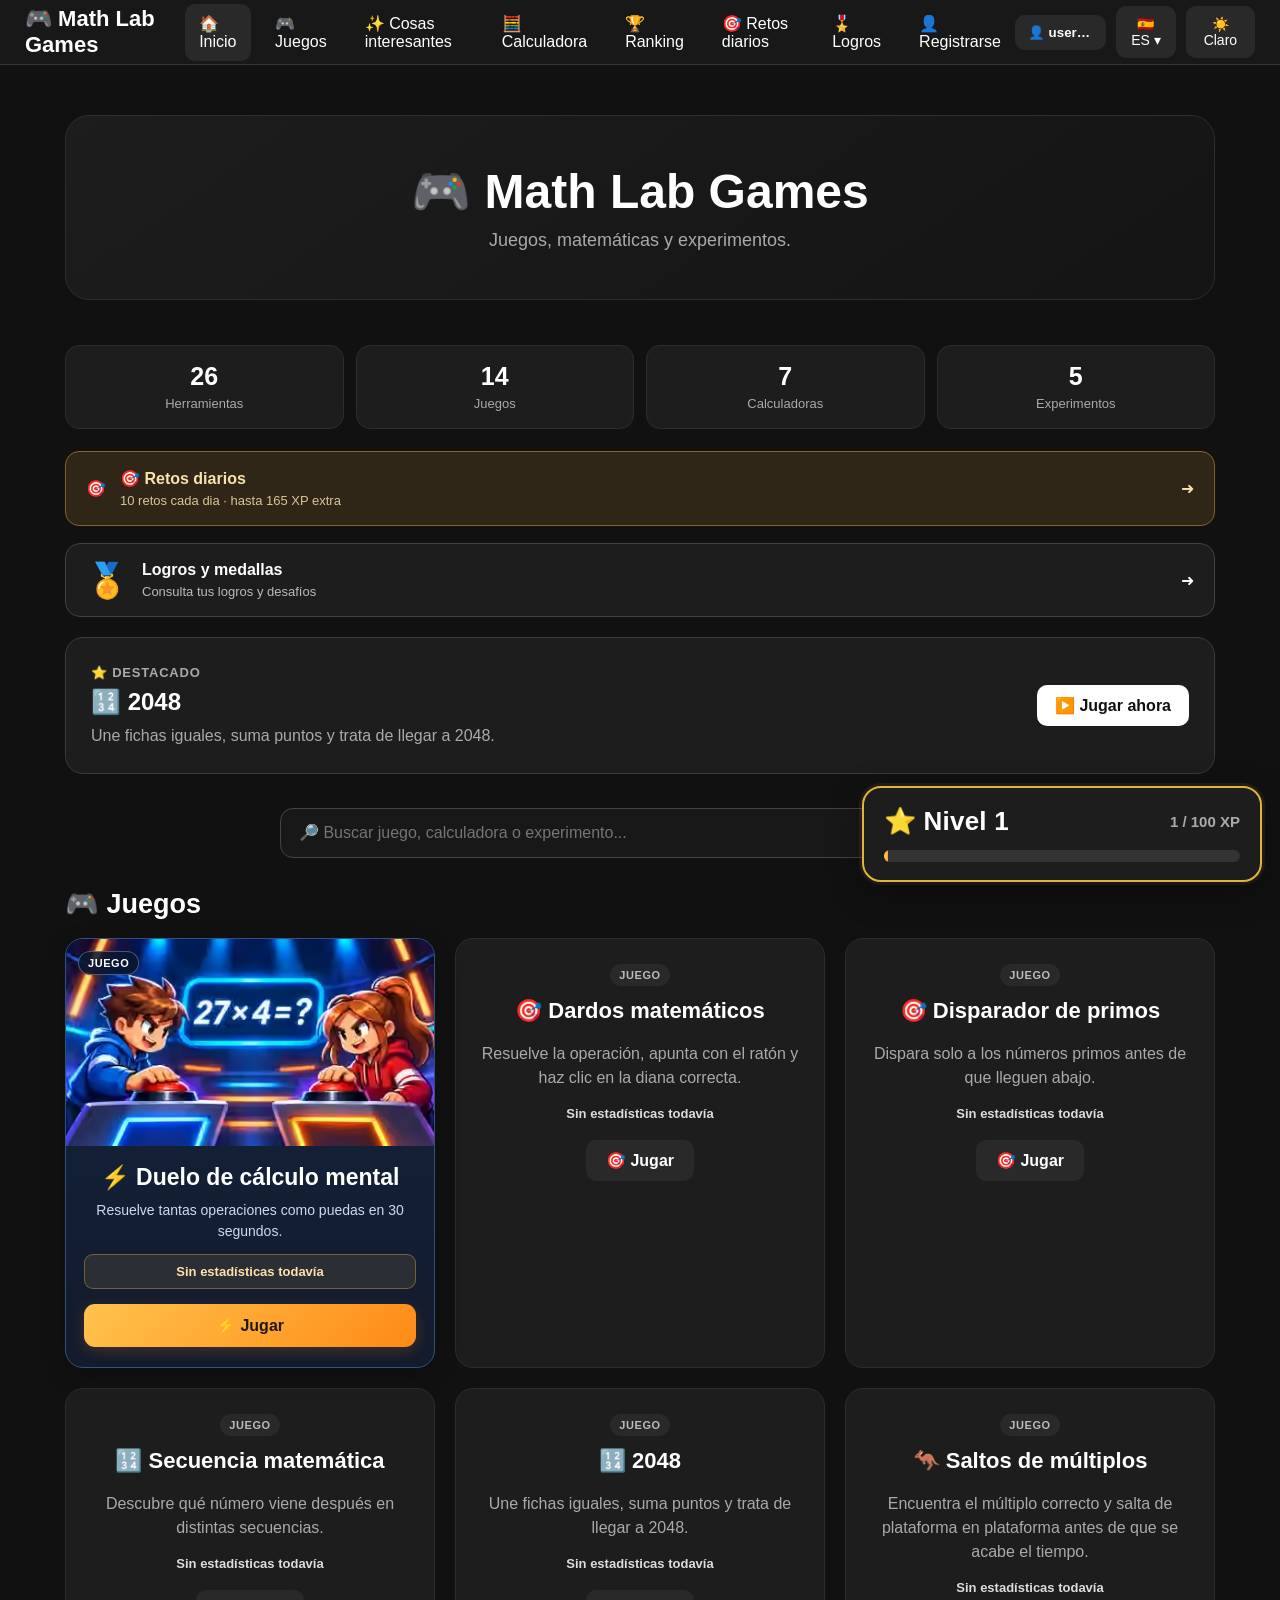
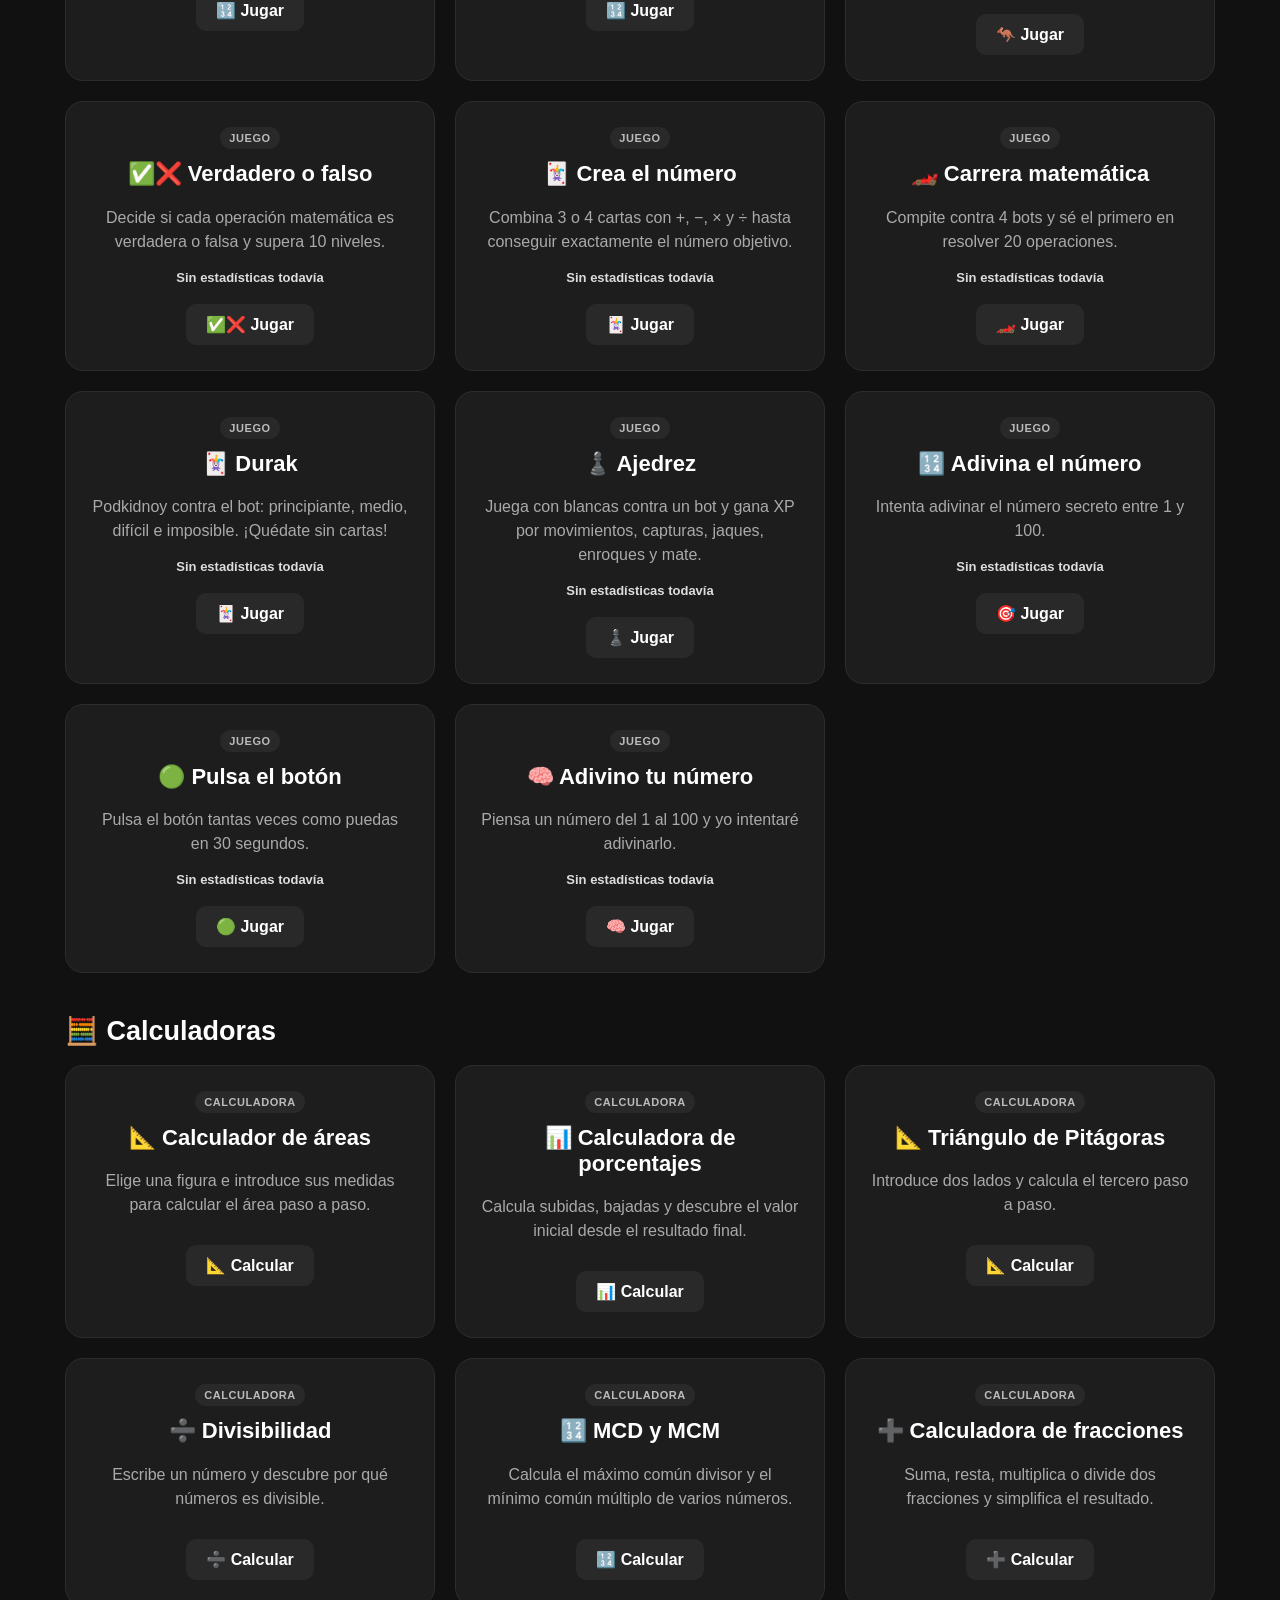
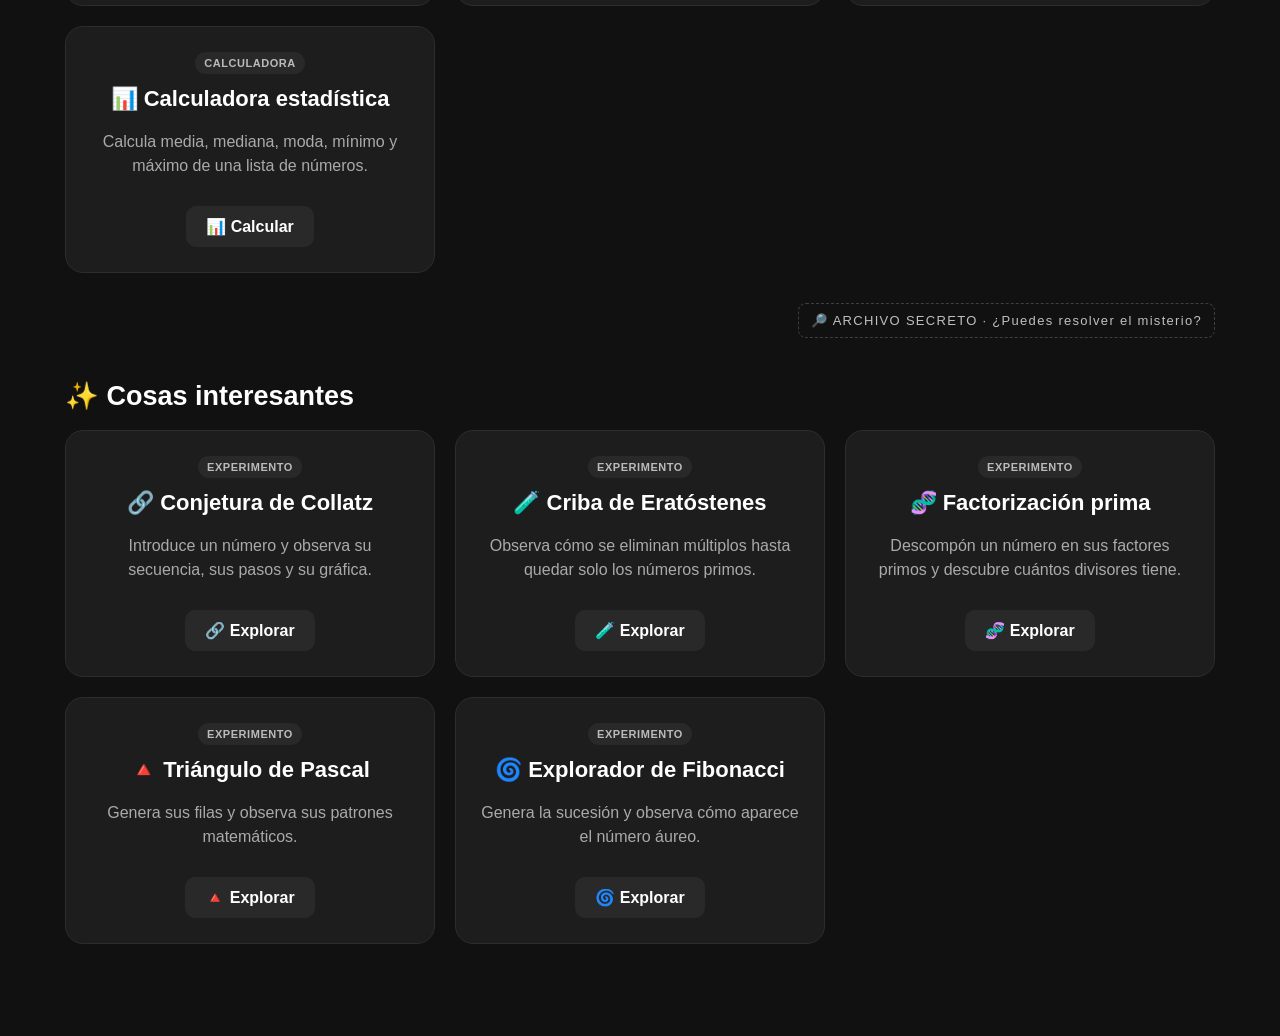
==== index.html @ 960a4c82 "Add illustrated Duelo de cálculo card to games catalog" ====
<!DOCTYPE html>
<html lang="es">
<head>
    <meta charset="UTF-8">
    <meta name="viewport" content="width=device-width, initial-scale=1.0">

    <title>Math Lab Games</title>

    <style>
        * {
            box-sizing: border-box;
        }

        body {
            margin: 0;
            font-family: Arial, sans-serif;
            background: #111;
            color: white;
            transition: 0.3s;
        }

        body.claro {
            background: #f2f2f2;
            color: #111;
        }

        /* =========================
           BARRA SUPERIOR
        ========================= */

        .barra {
            height: 65px;
            display: flex;
            align-items: center;
            justify-content: space-between;
            padding: 0 25px;
            background: #181818;
            border-bottom: 1px solid #333;
            position: sticky;
            top: 0;
            z-index: 100;
        }

        body.claro .barra {
            background: white;
            border-bottom: 1px solid #ddd;
        }

        .logo {
            font-size: 22px;
            font-weight: bold;
        }

        .navegacion {
            display: flex;
            align-items: center;
            gap: 10px;
        }

        .navegacion a {
            color: white;
            text-decoration: none;
            padding: 10px 14px;
            border-radius: 10px;
            transition: 0.2s;
        }

        .navegacion a:hover,
        .navegacion a.activo {
            background: #292929;
        }

        body.claro .navegacion a {
            color: #111;
        }

        body.claro .navegacion a:hover,
        body.claro .navegacion a.activo {
            background: #eee;
        }

        .controles {
            display: flex;
            align-items: center;
            gap: 10px;
        }

        .botonTema,
        .idioma {
            border: none;
            border-radius: 10px;
            padding: 10px 14px;
            background: #292929;
            color: white;
            cursor: pointer;
            font-size: 14px;
        }

        body.claro .botonTema,
        body.claro .idioma {
            background: #e8e8e8;
            color: #111;
        }

        .menu-idioma {
            position: relative;
        }

        .opciones-idioma {
            display: none;
            position: absolute;
            right: 0;
            top: 45px;
            background: #222;
            border-radius: 10px;
            overflow: hidden;
            box-shadow: 0 8px 25px rgba(0,0,0,0.35);
            z-index: 200;
        }

        body.claro .opciones-idioma {
            background: white;
        }

        .opciones-idioma button {
            display: block;
            width: 150px;
            padding: 12px;
            border: none;
            background: transparent;
            color: white;
            text-align: left;
            cursor: pointer;
            font-size: 14px;
        }

        body.claro .opciones-idioma button {
            color: #111;
        }

        .opciones-idioma button:hover {
            background: #333;
        }

        body.claro .opciones-idioma button:hover {
            background: #eee;
        }

        /* =========================
           CONTENIDO
        ========================= */

        main {
            max-width: 1200px;
            margin: auto;
            padding: 50px 25px;
        }

        .cabecera {
            text-align: center;
            margin-bottom: 45px;
        }

        .cabecera h1 {
            font-size: 48px;
            margin: 0 0 10px;
        }

        .cabecera p {
            font-size: 18px;
            color: #aaa;
            margin: 0;
        }

        body.claro .cabecera p {
            color: #555;
        }

        /* =========================
           USUARIO
        ========================= */

        .registro-usuario {
            max-width: 700px;
            margin: 0 auto 45px;
            padding: 20px;
            background: #1d1d1d;
            border-radius: 16px;
            text-align: center;
        }

        body.claro .registro-usuario {
            background: white;
            border: 1px solid #ddd;
        }

        .usuario-principal {
            display: flex;
            align-items: center;
            justify-content: center;
            gap: 15px;
            flex-wrap: wrap;
        }

        #nombreGuardado {
            margin: 0;
            font-size: 18px;
            font-weight: bold;
        }

        .boton-nombre {
            border: none;
            padding: 9px 14px;
            border-radius: 9px;
            background: #292929;
            color: white;
            cursor: pointer;
        }

        body.claro .boton-nombre {
            background: #e8e8e8;
            color: #111;
        }

        .formulario-usuario {
            display: none;
            justify-content: center;
            align-items: center;
            gap: 8px;
            margin-top: 15px;
            flex-wrap: wrap;
        }

        .formulario-usuario input {
            padding: 10px;
            border-radius: 9px;
            border: 1px solid #555;
            background: #111;
            color: white;
            outline: none;
        }

        body.claro .formulario-usuario input {
            background: white;
            color: #111;
            border-color: #bbb;
        }

        .formulario-usuario button {
            border: none;
            padding: 10px 14px;
            border-radius: 9px;
            cursor: pointer;
            background: #292929;
            color: white;
        }

        .registro-estado {
            min-height: 22px;
            margin: 10px 0 0;
            font-size: 13px;
            font-weight: 800;
            color: #aaa;
        }

        .registro-estado.error {
            color: #ff7c86;
        }

        .registro-estado.ok {
            color: #70e28e;
        }

        body.claro .formulario-usuario button {
            background: #e8e8e8;
            color: #111;
        }

        /* =========================
           JUEGOS
        ========================= */

        .titulo-juegos {
            text-align: center;
            font-size: 30px;
            margin-bottom: 25px;
        }

        .juegos {
            display: grid;
            grid-template-columns: repeat(3, 1fr);
            gap: 20px;
        }

        .tarjeta {
            background: #1d1d1d;
            border-radius: 18px;
            padding: 25px;
            text-align: center;
            border: 1px solid #2d2d2d;
            transition: transform 0.2s, border-color 0.2s;
        }

        .tarjeta:hover {
            transform: translateY(-5px);
            border-color: #555;
        }

        body.claro .tarjeta {
            background: white;
            border-color: #ddd;
        }

        .tarjeta h2 {
            margin-top: 0;
            font-size: 22px;
        }

        .tarjeta p {
            color: #aaa;
            min-height: 45px;
            line-height: 1.5;
        }

        body.claro .tarjeta p {
            color: #555;
        }

        .tarjeta a {
            display: inline-block;
            margin-top: 12px;
            padding: 11px 20px;
            border-radius: 10px;
            background: #292929;
            color: white;
            text-decoration: none;
            font-weight: bold;
            transition: 0.2s;
        }

        .tarjeta a:hover {
            background: #444;
            transform: scale(1.03);
        }

        body.claro .tarjeta a {
            background: #e8e8e8;
            color: #111;
        }

        body.claro .tarjeta a:hover {
            background: #d8d8d8;
        }

        .registro-titulo {
            margin: 0 0 8px;
            font-size: 24px;
        }

        .registro-descripcion {
            color: #aaa;
            margin: 0 0 18px;
        }

        body.claro .registro-descripcion {
            color: #555;
        }

        .tarjeta[hidden] {
            display: none;
        }

        /* =========================
           MÓVIL
        ========================= */

        @media (max-width: 850px) {

            .juegos {
                grid-template-columns: repeat(2, 1fr);
            }

            .barra {
                height: auto;
                min-height: 65px;
                padding: 10px 12px;
                flex-wrap: wrap;
                gap: 8px;
            }

            .navegacion {
                display: flex;
                order: 3;
                width: 100%;
                justify-content: flex-start;
                overflow-x: auto;
                white-space: nowrap;
                padding-bottom: 2px;
                scrollbar-width: thin;
            }

            .navegacion a {
                flex: 0 0 auto;
                padding: 9px 11px;
                font-size: 14px;
            }

            .cabecera h1 {
                font-size: 38px;
            }
        }

        @media (max-width: 550px) {

            .juegos {
                grid-template-columns: 1fr;
            }

            .controles {
                gap: 5px;
            }

            .botonTema,
            .idioma {
                padding: 8px 9px;
            }

            main {
                padding: 35px 15px;
            }
        }

        /* =========================
           PORTADA MEJORADA
        ========================= */

        .usuario-barra {
            max-width: 160px;
            overflow: hidden;
            text-overflow: ellipsis;
            white-space: nowrap;
            border: none;
            border-radius: 10px;
            padding: 10px 13px;
            background: #292929;
            color: white;
            cursor: pointer;
            font-weight: bold;
        }

        body.claro .usuario-barra {
            background: #e8e8e8;
            color: #111;
        }

        .cabecera {
            padding: 48px 25px;
            border: 1px solid #2d2d2d;
            border-radius: 24px;
            background: linear-gradient(145deg, #1d1d1d, #141414);
        }

        body.claro .cabecera {
            background: linear-gradient(145deg, #fff, #f4f4f4);
            border-color: #ddd;
        }


        .extras-inicio {
            margin-bottom: 34px;
        }

        .resumen-web {
            display: grid;
            grid-template-columns: repeat(4, 1fr);
            gap: 12px;
            margin-bottom: 22px;
        }

        .resumen-dato {
            padding: 16px;
            border-radius: 14px;
            background: #1d1d1d;
            border: 1px solid #2d2d2d;
            text-align: center;
        }

        .resumen-dato strong {
            display: block;
            font-size: 25px;
            margin-bottom: 3px;
        }

        .resumen-dato span {
            color: #aaa;
            font-size: 13px;
        }

        body.claro .resumen-dato {
            background: white;
            border-color: #ddd;
        }

        body.claro .resumen-dato span {
            color: #555;
        }

        .destacado {
            display: grid;
            grid-template-columns: 1fr auto;
            gap: 20px;
            align-items: center;
            padding: 25px;
            margin-bottom: 16px;
            border-radius: 18px;
            background: #1d1d1d;
            border: 1px solid #3b3b3b;
        }

        body.claro .destacado {
            background: white;
            border-color: #ddd;
        }

        .destacado-etiqueta {
            display: inline-block;
            margin-bottom: 8px;
            color: #aaa;
            font-size: 13px;
            font-weight: bold;
            text-transform: uppercase;
            letter-spacing: .06em;
        }

        body.claro .destacado-etiqueta {
            color: #555;
        }

        .destacado h2 {
            margin: 0 0 8px;
        }

        .destacado p {
            color: #aaa;
            margin: 0;
            line-height: 1.5;
        }

        body.claro .destacado p {
            color: #555;
        }

        .destacado a,
        .reciente a {
            display: inline-block;
            padding: 11px 18px;
            border-radius: 10px;
            background: white;
            color: #111;
            text-decoration: none;
            font-weight: bold;
            white-space: nowrap;
        }

        body.claro .destacado a,
        body.claro .reciente a {
            background: #e8e8e8;
        }

        .reciente {
            display: none;
            justify-content: space-between;
            align-items: center;
            gap: 15px;
            padding: 17px 20px;
            border-radius: 15px;
            background: #181818;
            border: 1px solid #2d2d2d;
            margin-bottom: 22px;
        }

        body.claro .reciente {
            background: white;
            border-color: #ddd;
        }

        .reciente-texto strong {
            display: block;
            margin-bottom: 4px;
        }

        .reciente-texto span {
            color: #aaa;
        }

        body.claro .reciente-texto span {
            color: #555;
        }

        .buscador-catalogo {
            max-width: 720px;
            margin: 0 auto 30px;
        }

        .buscador-catalogo input {
            width: 100%;
            padding: 15px 18px;
            border-radius: 13px;
            border: 1px solid #444;
            background: #181818;
            color: white;
            font-size: 16px;
            outline: none;
        }

        .buscador-catalogo input:focus {
            border-color: #777;
        }

        body.claro .buscador-catalogo input {
            background: white;
            color: #111;
            border-color: #bbb;
        }

        .grupo-catalogo {
            margin: 0 0 42px;
        }

        .grupo-catalogo-titulo {
            margin: 0 0 18px;
            font-size: 27px;
        }

        .tipo-tarjeta {
            display: inline-block;
            padding: 5px 9px;
            border-radius: 999px;
            margin-bottom: 12px;
            background: #292929;
            color: #bbb;
            font-size: 11px;
            font-weight: bold;
            text-transform: uppercase;
            letter-spacing: .05em;
        }

        body.claro .tipo-tarjeta {
            background: #eee;
            color: #555;
        }

        .estadistica-tarjeta {
            min-height: 22px;
            margin: 10px 0 0;
            color: #ddd;
            font-size: 13px;
            font-weight: bold;
        }

        body.claro .estadistica-tarjeta {
            color: #444;
        }

        .sin-resultados {
            display: none;
            text-align: center;
            color: #aaa;
            padding: 25px;
        }

        body.claro .sin-resultados {
            color: #555;
        }

        @media (max-width: 850px) {
            .resumen-web {
                grid-template-columns: repeat(2, 1fr);
            }

            .destacado {
                grid-template-columns: 1fr;
            }

            .destacado a {
                text-align: center;
            }
        }

        @media (max-width: 550px) {
            .cabecera {
                padding: 32px 18px;
            }

            .resumen-web {
                grid-template-columns: repeat(2, 1fr);
            }

            .reciente {
                align-items: stretch;
                flex-direction: column;
            }

            .reciente a {
                text-align: center;
            }

            .usuario-barra {
                max-width: 120px;
                padding: 8px 9px;
            }
        }

            /* =========================
           RANKING XP
        ========================= */

        .ranking-seccion {
            display: none;
            max-width: 980px;
            margin: 0 auto;
        }

        .ranking-cabecera {
            text-align: center;
            margin-bottom: 25px;
        }

        .ranking-cabecera h1 {
            font-size: 42px;
            margin: 0 0 8px;
        }

        .ranking-cabecera p {
            color: #aaa;
            margin: 0;
            line-height: 1.5;
        }

        body.claro .ranking-cabecera p {
            color: #555;
        }

        .ranking-resumen {
            display: grid;
            grid-template-columns: repeat(3, 1fr);
            gap: 12px;
            margin-bottom: 20px;
        }

        .ranking-resumen-card,
        .ranking-panel,
        .ranking-podio-puesto {
            background: #1d1d1d;
            border: 1px solid #333;
            border-radius: 16px;
        }

        body.claro .ranking-resumen-card,
        body.claro .ranking-panel,
        body.claro .ranking-podio-puesto {
            background: white;
            border-color: #ddd;
        }

        .ranking-resumen-card {
            padding: 15px;
            text-align: center;
        }

        .ranking-resumen-card span {
            display: block;
            color: #aaa;
            font-size: 13px;
        }

        body.claro .ranking-resumen-card span {
            color: #555;
        }

        .ranking-resumen-card strong {
            display: block;
            margin-top: 5px;
            font-size: 28px;
        }

        .ranking-panel {
            padding: 20px;
        }

        .ranking-acciones {
            text-align: center;
            margin-bottom: 14px;
        }

        .ranking-actualizar {
            border: none;
            border-radius: 10px;
            padding: 11px 17px;
            background: white;
            color: #111;
            font-weight: bold;
            cursor: pointer;
        }

        body.claro .ranking-actualizar {
            background: #111;
            color: white;
        }

        .ranking-estado {
            min-height: 24px;
            text-align: center;
            color: #aaa;
            margin-bottom: 12px;
        }

        body.claro .ranking-estado {
            color: #555;
        }

        .ranking-podio {
            display: grid;
            grid-template-columns: repeat(3, 1fr);
            gap: 12px;
            align-items: end;
            margin: 0 0 24px;
        }

        .ranking-podio-puesto {
            min-height: 132px;
            padding: 16px 10px;
            display: flex;
            flex-direction: column;
            align-items: center;
            justify-content: center;
            text-align: center;
        }

        .ranking-podio-puesto.primero {
            min-height: 162px;
            border-color: #d7ad33;
            box-shadow: 0 0 0 2px rgba(215,173,51,.08);
        }

        .ranking-podio-puesto .medalla {
            font-size: 34px;
        }

        .ranking-podio-puesto strong {
            font-size: 20px;
            margin-top: 5px;
            overflow-wrap: anywhere;
        }

        .ranking-podio-puesto .nivel {
            font-weight: bold;
            margin-top: 7px;
        }

        .ranking-podio-puesto .xp {
            color: #e9bd45;
            font-weight: 900;
            margin-top: 4px;
        }

        .ranking-tabla-wrap {
            overflow-x: auto;
            border: 1px solid #333;
            border-radius: 13px;
        }

        body.claro .ranking-tabla-wrap {
            border-color: #ddd;
        }

        .ranking-tabla {
            width: 100%;
            min-width: 620px;
            border-collapse: collapse;
        }

        .ranking-tabla th,
        .ranking-tabla td {
            padding: 13px 12px;
            border-bottom: 1px solid #303030;
            text-align: left;
        }

        body.claro .ranking-tabla th,
        body.claro .ranking-tabla td {
            border-bottom-color: #e5e5e5;
        }

        .ranking-tabla th {
            color: #aaa;
            font-size: 12px;
            text-transform: uppercase;
            letter-spacing: .5px;
            background: #181818;
        }

        body.claro .ranking-tabla th {
            color: #555;
            background: #f7f7f7;
        }

        .ranking-tabla tr:last-child td {
            border-bottom: none;
        }

        .ranking-tabla tr.tu {
            background: rgba(240,193,75,.09);
            outline: 1px solid rgba(240,193,75,.35);
            outline-offset: -1px;
        }

        .ranking-rank {
            font-weight: 900;
            width: 64px;
        }

        .ranking-xp {
            color: #f0c14b;
            font-weight: 900;
        }

        .ranking-nivel {
            font-weight: bold;
        }

        .ranking-tu {
            font-size: 11px;
            background: #d7ad33;
            color: #111;
            border-radius: 999px;
            padding: 3px 7px;
            font-weight: 900;
            margin-left: 7px;
        }

        .ranking-progreso {
            height: 7px;
            max-width: 170px;
            margin-top: 5px;
            overflow: hidden;
            border-radius: 99px;
            background: #333;
        }

        body.claro .ranking-progreso {
            background: #e4e4e4;
        }

        .ranking-progreso span {
            display: block;
            height: 100%;
            background: linear-gradient(90deg,#ffd84d,#ff9f3d);
        }

        .ranking-vacio {
            padding: 30px 10px;
            text-align: center;
            color: #aaa;
        }

        @media (max-width: 650px) {
            .ranking-cabecera h1 {
                font-size: 34px;
            }

            .ranking-resumen {
                grid-template-columns: 1fr;
            }

            .ranking-panel {
                padding: 12px;
            }

            .ranking-podio {
                gap: 6px;
            }

            .ranking-podio-puesto {
                min-height: 120px;
                padding: 12px 5px;
            }

            .ranking-podio-puesto.primero {
                min-height: 145px;
            }

            .ranking-podio-puesto strong {
                font-size: 15px;
            }
        }


        .medallas-teaser{display:flex;align-items:center;gap:14px;margin:14px 0 20px;padding:16px 20px;border-radius:15px;background:#252137;border:1px solid #7264d9;color:#fff;text-decoration:none;transition:transform .2s}
        .medallas-teaser:hover{transform:translateY(-2px)}.medallas-teaser-icon{font-size:34px}
        .medallas-teaser span:nth-child(2){display:flex;flex:1;flex-direction:column;gap:5px}
        .medallas-teaser small{font-size:13px;color:#d2cdec}
        body.claro .medallas-teaser{background:#edeafb;color:#242044}
        body.claro .medallas-teaser small{color:#4c4865}
        @media(max-width:550px){.medallas-teaser{padding:12px 13px;gap:9px}.medallas-teaser-icon{font-size:27px}}

        /* Logros: mismo estilo blanco/negro, sin pantalla independiente */
        .logros-seccion{width:100%;min-height:calc(100vh - 170px);padding:0 0 55px}
        .logros-cabecera{text-align:center;margin:0 0 28px}
        .logros-cabecera h1{font-size:clamp(32px,5vw,48px);margin:0 0 10px}
        .logros-cabecera p{color:#aaa;font-size:16px;line-height:1.55}
        .logros-resumen{display:grid;grid-template-columns:repeat(3,minmax(0,1fr));gap:14px;max-width:880px;margin:0 auto 28px}
        .logros-dato{padding:18px 12px;border:1px solid #383838;background:#1d1d1d;border-radius:14px;text-align:center}
        .logros-dato strong{display:block;color:#fff;font-size:clamp(27px,4vw,38px)}
        .logros-dato span{font-size:13px;color:#aaa}
        .logros-toolbar{display:flex;align-items:center;justify-content:center;flex-wrap:wrap;gap:10px;margin:0 0 22px}
        .logros-toolbar button{font:inherit;font-size:14px;padding:10px 17px;color:#eee;background:#232323;border:1px solid #444;border-radius:10px;min-height:44px;cursor:pointer}
        .logros-toolbar button.active{background:#fff;border-color:#fff;color:#111;font-weight:800}
        .logros-toolbar button:focus-visible{outline:3px solid #aaa;outline-offset:3px}
        .logros-grid{display:grid;grid-template-columns:repeat(3,minmax(0,1fr));gap:14px}
        .logros-grid .medal{display:flex;gap:13px;min-width:0;min-height:185px;border:1px solid #383838;background:#1d1d1d;border-radius:15px;padding:17px}
        .logros-grid .medal.obtained{border-color:#898989}
        .logros-grid .medal.pending{opacity:.73}
        .logros-grid .emoji{font-size:35px;line-height:1.3;flex-shrink:0;filter:grayscale(1)}
        .logros-grid .medal.obtained .emoji{filter:grayscale(.35)}
        .logros-grid .medal-body{min-width:0;flex:1}
        .logros-grid .topline{display:flex;align-items:flex-start;justify-content:space-between;flex-wrap:wrap;gap:6px}
        .logros-grid h2{font-size:16px;margin:0}
        .logros-grid .flag{font-size:11px;font-weight:800;border:1px solid #555;background:#333;color:#ddd;border-radius:25px;padding:4px 7px}
        .logros-grid .medal.obtained .flag{color:#111;background:#fff;border-color:#fff}
        .logros-grid .description{font-size:13px;color:#aaa;line-height:1.5;min-height:38px;margin:10px 0 15px}
        .logros-grid .counter{display:flex;justify-content:space-between;gap:8px;font-size:11px;color:#aaa;margin-bottom:7px}
        .logros-grid .counter strong{color:#eee}
        .logros-grid .track{height:8px;border-radius:8px;background:#404040;overflow:hidden}
        .logros-grid .fill{background:#e7e7e7;height:100%;border-radius:8px}
        .logros-grid .date{display:block;margin-top:9px;font-size:11px;color:#aaa}
        .logros-info{text-align:center;color:#999;font-size:12px;margin:26px 0 0;line-height:1.6}
        #logros-loading,#logros-error,#logros-empty{padding:20px;color:#aaa;text-align:center;border:1px solid #444;border-radius:12px}
        body.claro .logros-cabecera p{color:#555}
        body.claro .logros-dato,body.claro .logros-grid .medal{background:#fff;border-color:#ddd}
        body.claro .logros-grid .medal.obtained{border-color:#777}
        body.claro .logros-dato strong,body.claro .logros-grid .counter strong{color:#111}
        body.claro .logros-dato span,body.claro .logros-grid .description,body.claro .logros-grid .counter,body.claro .logros-grid .date{color:#555}
        body.claro .logros-toolbar button{background:#fff;border-color:#ccc;color:#111}
        body.claro .logros-toolbar button.active{background:#111;border-color:#111;color:#fff}
        body.claro .logros-grid .flag{background:#eee;color:#555;border-color:#ddd}
        body.claro .logros-grid .medal.obtained .flag{background:#111;color:#fff;border-color:#111}
        body.claro .logros-grid .track{background:#e4e4e4}
        body.claro .logros-grid .fill{background:#111}
        .medallas-teaser{background:#1d1d1d;border-color:#424242;color:#fff}
        .medallas-teaser small{color:#bbb}
        body.claro .medallas-teaser{background:#fff;color:#111;border-color:#ddd}
        body.claro .medallas-teaser small{color:#555}
        @media(max-width:1080px){.logros-grid{grid-template-columns:repeat(2,minmax(0,1fr))}}
        @media(max-width:650px){
            .logros-cabecera{text-align:left;margin:0 0 19px}
            .logros-cabecera h1{font-size:29px}.logros-cabecera p{font-size:14px}
            .logros-resumen{gap:7px;margin-bottom:18px}
            .logros-dato{padding:13px 6px}.logros-dato span{font-size:11px}
            .logros-toolbar{gap:6px;justify-content:stretch}
            .logros-toolbar button{flex:1;padding:9px 7px;font-size:12px}
            #logros-retry{flex-basis:100%}
            .logros-grid{grid-template-columns:1fr;gap:10px}
            .logros-grid .medal{min-height:163px;padding:13px}
            .logros-grid .emoji{font-size:32px}
        }

            .acceso-expedientes {
            display: block; width: fit-content; margin: 30px 0 0 auto;
            padding: 9px 12px; border: 1px dashed #444; border-radius: 8px;
            color: #d3d3d3; text-decoration: none; font-size: 13px;
            letter-spacing: .1em; opacity: .9; transition: opacity .2s,color .2s;
        }
        .acceso-expedientes:hover,.acceso-expedientes:focus-visible { opacity: 1; color: inherit; }
        body.claro .acceso-expedientes { border-color: #888; color: #555; }
    
        /* Portada ilustrada de Duelo de calculo: solo esta tarjeta */
        .tarjeta.tarjeta-duelo {
            position: relative;
            overflow: hidden;
            padding: 0 0 20px;
            border: 1px solid #31517f;
            background: linear-gradient(180deg, #12243d 0%, #141b2d 100%);
            box-shadow: 0 8px 26px rgba(0, 0, 0, .18);
        }

        .tarjeta.tarjeta-duelo:hover {
            border-color: #ffb547;
            box-shadow: 0 12px 30px rgba(0, 0, 0, .25);
        }

        .tarjeta-duelo .duelo-portada {
            width: 100%;
            aspect-ratio: 16 / 9;
            overflow: hidden;
            margin: 0 0 18px;
            background: #112445;
        }

        .tarjeta-duelo .duelo-portada img {
            display: block;
            width: 100%;
            height: 100%;
            object-fit: cover;
            transition: transform .25s ease;
        }

        .tarjeta-duelo:hover .duelo-portada img {
            transform: scale(1.025);
        }

        .tarjeta-duelo .tipo-tarjeta {
            position: absolute;
            top: 12px;
            left: 12px;
            z-index: 1;
            margin: 0;
            background: rgba(10, 23, 48, .86);
            color: #fff;
            border: 1px solid rgba(255, 255, 255, .28);
        }

        .tarjeta-duelo h2 {
            margin: 0 18px 9px;
            font-size: 23px;
            color: #fff;
        }

        .tarjeta-duelo p {
            min-height: 0;
            margin: 0 18px;
            font-size: 14px;
            color: #ccdaee;
        }

        .tarjeta-duelo .estadistica-tarjeta {
            margin: 12px 18px 0;
            padding: 9px 12px;
            min-height: 0;
            border: 1px solid rgba(255, 191, 83, .35);
            border-radius: 9px;
            background: rgba(255, 191, 83, .10);
            color: #ffe0ad;
        }

        .tarjeta.tarjeta-duelo #botonDuelo {
            display: block;
            margin: 15px 18px 0;
            padding: 12px 18px;
            border-radius: 11px;
            background: linear-gradient(135deg, #ffc34d, #ff8a17);
            color: #201a13;
            box-shadow: 0 4px 14px rgba(255, 133, 22, .2);
        }

        .tarjeta.tarjeta-duelo #botonDuelo:hover {
            background: linear-gradient(135deg, #ffcf6f, #ff9b30);
        }

        body.claro .tarjeta.tarjeta-duelo {
            background: #fff;
            border-color: #cad8ea;
        }

        body.claro .tarjeta-duelo h2 {
            color: #1b2b47;
        }

        body.claro .tarjeta-duelo p {
            color: #4e5970;
        }

        body.claro .tarjeta-duelo .estadistica-tarjeta {
            color: #6e4710;
            background: #fff5e6;
            border-color: #f1cf96;
        }

        body.claro .tarjeta.tarjeta-duelo #botonDuelo {
            background: linear-gradient(135deg, #ffc34d, #ff8a17);
            color: #201a13;
        }

        @media (prefers-reduced-motion: reduce) {
            .tarjeta-duelo .duelo-portada img { transition: none; }
            .tarjeta-duelo:hover .duelo-portada img { transform: none; }
        }

    </style>
<link rel="stylesheet" href="retos/style.css?v=20261122-1">
</head>

<body>

    <!-- =========================
         BARRA
    ========================= -->

    <header class="barra">

        <div class="logo" id="logo">
            🎮 Math Lab Games
        </div>

        <nav class="navegacion" aria-label="Secciones principales">

            <a href="#inicio" id="inicio" data-view="inicio">
                🏠 Inicio
            </a>

            <a href="#juegos" id="juegosNav" data-view="juegos">
                🎮 Juegos
            </a>

            <a href="#interesantes" id="interesantesNav" data-view="interesantes">
                ✨ Cosas interesantes
            </a>

            <a href="#calculadora" id="calculadoraNav" data-view="calculadora">
                🧮 Calculadora
            </a>

            <a href="#ranking" id="rankingNav" data-view="ranking">
                🏆 Ranking
            </a>

            <a href="#retos" id="retosNav" data-view="retos">🎯 Retos diarios</a>
<a href="#logros" id="logrosNav" data-view="logros">🎖️ Logros</a>

            <a href="#registro" id="registroNav" data-view="registro">
                👤 Registrarse
            </a>

        </nav>

        <div class="controles">

            <button class="usuario-barra" id="usuarioBarra" type="button" onclick="mostrarSeccion('registro')">
                👤 Usuario
            </button>

            <div class="menu-idioma">

                <button
                    class="idioma"
                    id="botonIdioma"
                    onclick="mostrarIdiomas()"
                >
                    🇪🇸 ES ▾
                </button>

                <div
                    class="opciones-idioma"
                    id="opcionesIdioma"
                >

                    <button onclick="cambiarIdioma('es')">
                        🇪🇸 Español
                    </button>

                    <button onclick="cambiarIdioma('en')">
                        🇬🇧 English
                    </button>

                    <button onclick="cambiarIdioma('hy')">
                        🇦🇲 Հայերեն
                    </button>

                </div>

            </div>

            <button
                class="botonTema"
                id="botonTema"
                onclick="cambiarTema()"
            >
                ☀️ Claro
            </button>

        </div>

    </header>


    <!-- =========================
         CONTENIDO
    ========================= -->

    <main>

        <section class="cabecera">

            <h1 id="tituloPrincipal">
                🎮 Math Lab Games
            </h1>

            <p id="subtitulo">
                Juegos, matemáticas y experimentos.
            </p>


        </section>

        <section class="extras-inicio" id="extrasInicio">
            <div class="resumen-web">
                <div class="resumen-dato"><strong id="totalHerramientas">11</strong><span id="textoHerramientas">Herramientas</span></div>
                <div class="resumen-dato"><strong id="totalJuegos">6</strong><span id="textoTotalJuegos">Juegos</span></div>
                <div class="resumen-dato"><strong id="totalCalculadoras">3</strong><span id="textoTotalCalculadoras">Calculadoras</span></div>
                <div class="resumen-dato"><strong id="totalInteresantes">2</strong><span id="textoTotalInteresantes">Experimentos</span></div>
            </div>

            <a class="retos-teaser" href="#retos"><span>🎯</span><span><strong id="retosTeaserTitulo">🎯 Retos diarios</strong><small id="retosTeaserResumen">10 retos cada día · hasta 165 XP extra</small></span><span aria-hidden="true">➜</span></a>
<a class="medallas-teaser" href="#logros" id="medallasTeaser">
                <span class="medallas-teaser-icon">🏅</span>
                <span><strong id="medallasTeaserTitulo">Logros y medallas</strong><small id="medallasTeaserResumen">Consulta tus logros y desafíos</small></span>
                <span aria-hidden="true">➜</span>
            </a>
            <div class="destacado" id="destacado">
                <div>
                    <span class="destacado-etiqueta" id="destacadoEtiqueta">⭐ Destacado</span>
                    <h2 id="destacadoTitulo">⚡ Duelo de cálculo mental</h2>
                    <p id="destacadoDescripcion">Resuelve tantas operaciones como puedas en 30 segundos.</p>
                </div>
                <a id="destacadoBoton" href="juegos/duelo-calculo/index.html">▶️ Jugar ahora</a>
            </div>

            <div class="reciente" id="reciente">
                <div class="reciente-texto">
                    <strong id="recienteEtiqueta">🕒 Abierto recientemente</strong>
                    <span id="recienteTitulo"></span>
                </div>
                <a id="recienteBoton" href="#">Continuar</a>
            </div>
        </section>

        <section class="buscador-catalogo" id="buscadorCatalogo">
            <input type="search" id="buscarTarjetas" autocomplete="off" placeholder="🔎 Buscar juego, calculadora o experimento..." aria-label="Buscar" oninput="filtrarTarjetas()">
        </section>


        <!-- =========================
             USUARIO
        ========================= -->

        <section class="registro-usuario" id="registro">

            <h2 class="registro-titulo" id="tituloRegistro">👤 Registrarse</h2>
            <p class="registro-descripcion" id="descripcionRegistro">Elige el nombre que aparecerá en tus estadísticas y rankings.</p>

            <div class="usuario-principal">

                <p id="nombreGuardado">
                    👤 user_0001
                </p>

                <button
                    class="boton-nombre"
                    id="botonCambiarNombre"
                    onclick="mostrarFormularioNombre()"
                >
                    ✏️ Cambiar nombre
                </button>

            </div>

            <div
                class="formulario-usuario"
                id="formularioUsuario"
            >

                <input
                    type="text"
                    id="nombreUsuario"
                    maxlength="20"
                    placeholder="Escribe tu nombre"
                    autocomplete="off"
                >

                <label id="labelCorreo" for="correoUsuario">Correo electrónico</label>
                <input type="email" id="correoUsuario" maxlength="254" required autocomplete="email" inputmode="email" placeholder="nombre@ejemplo.com">
                <p id="notaCorreo">Tu correo es privado y no aparece en los rankings.</p>
                <button
                    onclick="guardarNombre()"
                    id="botonGuardarNombre"
                >
                    Guardar
                </button>

                <button
                    onclick="cancelarCambioNombre()"
                    id="botonCancelarNombre"
                >
                    Cancelar
                </button>

            </div>

            <p class="registro-estado" id="registroEstado" aria-live="polite"></p>

        </section>


        <!-- =========================
             RANKING XP
        ========================= -->

        <section class="ranking-seccion" id="rankingSeccion">
            <div class="ranking-cabecera">
                <h1 id="rankingTitulo">🏆 Ranking XP</h1>
                <p id="rankingDescripcion">Clasificación global por XP total.</p>
            </div>

            <div class="ranking-resumen">
                <div class="ranking-resumen-card">
                    <span id="rankingTxtJugadores">Jugadores</span>
                    <strong id="rankingTotalJugadores">0</strong>
                </div>
                <div class="ranking-resumen-card">
                    <span id="rankingTxtXpTodos">XP de todos</span>
                    <strong id="rankingXpTodos">0</strong>
                </div>
                <div class="ranking-resumen-card">
                    <span id="rankingTxtTuPuesto">Tu puesto</span>
                    <strong id="rankingTuPuesto">—</strong>
                </div>
            </div>

            <div class="ranking-panel">
                <div class="ranking-acciones">
                    <button class="ranking-actualizar" id="rankingActualizar" type="button">↻ Actualizar ranking</button>
                </div>
                <div class="ranking-estado" id="rankingEstado"></div>

                <div class="ranking-podio">
                    <div class="ranking-podio-puesto" data-ranking-podio="2"></div>
                    <div class="ranking-podio-puesto primero" data-ranking-podio="1"></div>
                    <div class="ranking-podio-puesto" data-ranking-podio="3"></div>
                </div>

                <div class="ranking-tabla-wrap">
                    <table class="ranking-tabla">
                        <thead>
                            <tr>
                                <th id="rankingThPuesto">Puesto</th>
                                <th id="rankingThJugador">Jugador</th>
                                <th id="rankingThNivel">Nivel</th>
                                <th id="rankingThXp">XP total</th>
                                <th id="rankingThProgreso">Progreso</th>
                            </tr>
                        </thead>
                        <tbody id="rankingBody"></tbody>
                    </table>
                    <div class="ranking-vacio" id="rankingVacio" hidden>No hay jugadores con XP todavía.</div>
                </div>
            </div>
        </section>



        <section class="retos-seccion" id="retosSeccion" aria-labelledby="retosTitulo" style="display:none">
<div class="retos-cabecera"><h1 id="retosTitulo">🎯 Retos diarios</h1><p id="retosDescripcion">Completa 10 retos cada día y gana XP adicional.</p><span id="retosFecha"></span></div>
<div class="retos-resumen"><div class="retos-resumen-card"><strong id="retosCompletados">0 / 10</strong><span id="retosCompletadosLabel">Completados</span></div><div class="retos-resumen-card"><strong id="retosReclamados">0 / 10</strong><span id="retosReclamadosLabel">Reclamados</span></div><div class="retos-resumen-card"><strong id="retosDisponibles">165 XP</strong><span id="retosDisponiblesLabel">XP posibles</span></div></div>
<div class="retos-herramientas"><button id="retosActualizar" type="button">↻ Actualizar retos</button></div>
<p id="retosEstado" class="retos-estado" role="status" aria-live="polite"></p><div id="retosLista" class="retos-lista" aria-live="polite"></div><p id="retosNota" class="retos-nota"></p>
</section>
<section class="logros-seccion" id="logrosSeccion" aria-labelledby="logros-title" style="display:none">
            <div class="logros-cabecera"><h1 id="logros-title">🏅 Logros y medallas</h1><p id="logros-subtitle">Completa desafíos y colecciona medallas permanentes.</p></div>
            <div class="logros-resumen">
                <div class="logros-dato"><strong id="logros-total">19</strong><span id="logros-totalLabel">Medallas</span></div>
                <div class="logros-dato"><strong id="logros-obtained">—</strong><span id="logros-earnedLabel">Conseguidos</span></div>
                <div class="logros-dato"><strong id="logros-remaining">—</strong><span id="logros-lockedLabel">Pendientes</span></div>
            </div>
            <div class="logros-toolbar" role="group" aria-label="Filtros de medallas">
                <button id="logros-all" type="button" data-logros-tab="all" aria-pressed="true" class="active">Todos</button>
                <button id="logros-earned" type="button" data-logros-tab="earned" aria-pressed="false">Conseguidos</button>
                <button id="logros-locked" type="button" data-logros-tab="locked" aria-pressed="false">Pendientes</button>
                
            </div>
            <p id="logros-loading" role="status" hidden>Cargando tus medallas…</p>
            <div id="logros-error" role="alert" hidden><p id="logros-errorText"></p></div>
            <div id="logros-grid" class="logros-grid" aria-live="polite"></div>
            <p id="logros-empty" hidden>—</p>
            <p id="logros-info" class="logros-info">Las medallas se guardan en Supabase y no dan XP adicional.</p>
        </section>

        <!-- =========================
             JUEGOS
        ========================= -->

        <section id="juegos">

            <h2
                class="titulo-juegos"
                id="tituloJuegos"
            >
                🎮 Juegos
            </h2>


            <p class="sin-resultados" id="sinResultados">No hay resultados.</p>

            <div class="juegos">

                <div class="tarjeta tarjeta-duelo" data-categoria="juegos">
                    <div class="duelo-portada">
                        <img src="assets/duelo-calculo.avif" width="400" height="225" loading="lazy" decoding="async" alt="Dos rivales animados compiten en un concurso de cálculo mental">
                    </div>
                    <h2 id="tituloDuelo">⚡ Duelo de cálculo mental</h2>
                    <p id="descripcionDuelo">Resuelve tantas operaciones como puedas en 30 segundos.</p>
                    <a href="juegos/duelo-calculo/index.html" id="botonDuelo">⚡ Jugar</a>
                </div>


                <div class="tarjeta" data-categoria="juegos">
                    <h2 id="tituloDardos">🎯 Dardos matemáticos</h2>
                    <p id="descripcionDardos">Resuelve la operación, apunta con el ratón y haz clic en la diana correcta.</p>
                    <a href="juegos/dardos-matematicos/index.html" id="botonDardos">🎯 Jugar</a>
                </div>

                <div class="tarjeta" data-categoria="juegos">
                    <h2 id="tituloPrimos">🎯 Disparador de primos</h2>
                    <p id="descripcionPrimos">Dispara solo a los números primos antes de que lleguen abajo.</p>
                    <a href="juegos/disparador-primos/index.html" id="botonPrimos">🎯 Jugar</a>
                </div>

                <div class="tarjeta" data-categoria="juegos">
                    <h2 id="tituloSecuencia">🔢 Secuencia matemática</h2>
                    <p id="descripcionSecuencia">Descubre qué número viene después en distintas secuencias.</p>
                    <a href="juegos/secuencia/index.html" id="botonSecuencia">🔢 Jugar</a>
                </div>

                <div class="tarjeta" data-categoria="juegos">
                    <h2 id="titulo2048">🔢 2048</h2>
                    <p id="descripcion2048">Une fichas iguales, suma puntos y trata de llegar a 2048.</p>
                    <a href="juegos/2048/index.html" id="boton2048">🔢 Jugar</a>
                </div>

                <div class="tarjeta" data-categoria="juegos">
                    <h2 id="tituloSaltosMultiplos">🦘 Saltos de múltiplos</h2>
                    <p id="descripcionSaltosMultiplos">Encuentra el múltiplo correcto y salta de plataforma en plataforma antes de que se acabe el tiempo.</p>
                    <a href="juegos/saltos-multiplos/index.html" id="botonSaltosMultiplos">🦘 Jugar</a>
                </div>

                <div class="tarjeta" data-categoria="juegos">
                    <h2 id="tituloVerdaderoFalso">✅❌ Verdadero o falso</h2>
                    <p id="descripcionVerdaderoFalso">Decide si cada operación matemática es verdadera o falsa y supera 10 niveles.</p>
                    <a href="juegos/verdadero-falso/index.html" id="botonVerdaderoFalso">✅❌ Jugar</a>
                </div>

                <div class="tarjeta" data-categoria="juegos">
                    <h2 id="tituloCreaNumero">🃏 Crea el número</h2>
                    <p id="descripcionCreaNumero">Combina 3 o 4 cartas con +, −, × y ÷ hasta conseguir exactamente el número objetivo.</p>
                    <a href="juegos/crea-el-numero/index.html" id="botonCreaNumero">🃏 Jugar</a>
                </div>

                <div class="tarjeta" data-categoria="juegos">
                    <h2 id="tituloCarreraMatematica">🏎️ Carrera matemática</h2>
                    <p id="descripcionCarreraMatematica">Compite contra 4 bots y sé el primero en resolver 20 operaciones.</p>
                    <a href="juegos/carrera-matematica/index.html?v=keypad-v2" id="botonCarreraMatematica">🏎️ Jugar</a>
                </div>

                <div class="tarjeta" data-categoria="juegos">
                    <h2 id="tituloDurak">🃏 Durak</h2>
                    <p id="descripcionDurak">Podkidnoy contra el bot: principiante, medio, difícil e imposible. ¡Quédate sin cartas!</p>
                    <a href="juegos/durak/index.html" id="botonDurak">🃏 Jugar</a>
                </div>

                <div class="tarjeta" data-categoria="juegos">
                    <h2 id="tituloAjedrez">♟️ Ajedrez</h2>
                    <p id="descripcionAjedrez">Juega con blancas contra un bot y gana XP por movimientos, capturas, jaques, enroques y mate.</p>
                    <a href="juegos/ajedrez/index.html?v=chess-v1" id="botonAjedrez">♟️ Jugar</a>
                </div>

                

                

                

                

                <div class="tarjeta" data-categoria="calculadora">
                    <h2 id="tituloAreas">📐 Calculador de áreas</h2>
                    <p id="descripcionAreas">Elige una figura e introduce sus medidas para calcular el área paso a paso.</p>
                    <a href="juegos/areas/index.html" id="botonAreas">📐 Calcular</a>
                </div>

                <div class="tarjeta" data-categoria="calculadora">
                    <h2 id="tituloPorcentajes">📊 Calculadora de porcentajes</h2>
                    <p id="descripcionPorcentajes">Calcula subidas, bajadas y descubre el valor inicial desde el resultado final.</p>
                    <a href="juegos/porcentajes/index.html" id="botonPorcentajes">📊 Calcular</a>
                </div>


                <div class="tarjeta" data-categoria="interesantes">
                    <h2 id="tituloCollatz">🔗 Conjetura de Collatz</h2>
                    <p id="descripcionCollatz">Introduce un número y observa su secuencia, sus pasos y su gráfica.</p>
                    <a href="juegos/collatz/index.html" id="botonCollatz">🔗 Explorar</a>
                </div>

                <div class="tarjeta" data-categoria="interesantes">
                    <h2 id="tituloCriba">🧪 Criba de Eratóstenes</h2>
                    <p id="descripcionCriba">Observa cómo se eliminan múltiplos hasta quedar solo los números primos.</p>
                    <a href="experimentos/criba-eratostenes/index.html" id="botonCriba">🧪 Explorar</a>
                </div>

                <div class="tarjeta" data-categoria="interesantes">
                    <h2 id="tituloFactorizacion">🧬 Factorización prima</h2>
                    <p id="descripcionFactorizacion">Descompón un número en sus factores primos y descubre cuántos divisores tiene.</p>
                    <a href="experimentos/factorizacion-prima/index.html" id="botonFactorizacion">🧬 Explorar</a>
                </div>

                <div class="tarjeta" data-categoria="interesantes">
                    <h2 id="tituloPascal">🔺 Triángulo de Pascal</h2>
                    <p id="descripcionPascal">Genera sus filas y observa sus patrones matemáticos.</p>
                    <a href="experimentos/triangulo-pascal/index.html" id="botonPascal">🔺 Explorar</a>
                </div>

                <div class="tarjeta" data-categoria="interesantes">
                    <h2 id="tituloFibonacci">🌀 Explorador de Fibonacci</h2>
                    <p id="descripcionFibonacci">Genera la sucesión y observa cómo aparece el número áureo.</p>
                    <a href="experimentos/fibonacci/index.html" id="botonFibonacci">🌀 Explorar</a>
                </div>

                

                <div class="tarjeta" data-categoria="calculadora">
                    <h2 id="tituloPitagoras">📐 Triángulo de Pitágoras</h2>
                    <p id="descripcionPitagoras">Introduce dos lados y calcula el tercero paso a paso.</p>
                    <a href="juegos/pitagoras/index.html" id="botonPitagoras">📐 Calcular</a>
                </div>

                <div class="tarjeta" data-categoria="calculadora">
                    <h2 id="tituloDivisibilidad">➗ Divisibilidad</h2>
                    <p id="descripcionDivisibilidad">Escribe un número y descubre por qué números es divisible.</p>
                    <a href="calculadoras/divisibilidad/index.html" id="botonDivisibilidad">➗ Calcular</a>
                </div>

                <div class="tarjeta" data-categoria="calculadora">
                    <h2 id="tituloMcdMcm">🔢 MCD y MCM</h2>
                    <p id="descripcionMcdMcm">Calcula el máximo común divisor y el mínimo común múltiplo de varios números.</p>
                    <a href="calculadoras/mcd-mcm/index.html" id="botonMcdMcm">🔢 Calcular</a>
                </div>

                <div class="tarjeta" data-categoria="calculadora">
                    <h2 id="tituloFraccionesCalc">➕ Calculadora de fracciones</h2>
                    <p id="descripcionFraccionesCalc">Suma, resta, multiplica o divide dos fracciones y simplifica el resultado.</p>
                    <a href="calculadoras/fracciones/index.html" id="botonFraccionesCalc">➕ Calcular</a>
                </div>

                <div class="tarjeta" data-categoria="calculadora">
                    <h2 id="tituloEstadisticaCalc">📊 Calculadora estadística</h2>
                    <p id="descripcionEstadisticaCalc">Calcula media, mediana, moda, mínimo y máximo de una lista de números.</p>
                    <a href="calculadoras/estadistica/index.html" id="botonEstadisticaCalc">📊 Calcular</a>
                </div>

                <!-- JUEGO 1 -->

                


                <!-- JUEGO 2 -->

                <div class="tarjeta" data-categoria="juegos">

                    <h2 id="tituloAdivina">
                        🔢 Adivina el número
                    </h2>

                    <p id="descripcionAdivina">
                        Intenta adivinar el número secreto entre 1 y 100.
                    </p>

                    <a
                        href="juegos/adivina-el-numero/index.html"
                        id="botonAdivina"
                    >
                        🎯 Jugar
                    </a>

                </div>


                <!-- JUEGO 3 -->

                <div class="tarjeta" data-categoria="juegos">

                    <h2 id="tituloPulsa">
                        🟢 Pulsa el botón
                    </h2>

                    <p id="descripcionPulsa">
                        Pulsa el botón tantas veces como puedas en 30 segundos.
                    </p>

                    <a
                        href="juegos/pulsa-el-boton/index.html"
                        id="botonPulsa"
                    >
                        🟢 Jugar
                    </a>

                </div>


                <!-- JUEGO 4 -->

                


                <!-- JUEGO 5 -->

                <div class="tarjeta" data-categoria="juegos">

                    <h2 id="tituloAdivino">
                        🧠 Adivino tu número
                    </h2>

                    <p id="descripcionAdivino">
                        Piensa un número del 1 al 100 y yo intentaré adivinarlo.
                    </p>

                    <a
                        href="juegos/adivino-tu-numero/index.html"
                        id="botonAdivino"
                    >
                        🧠 Jugar
                    </a>

                </div>

            </div>

        </section>

    </main>


    <script src="assets/common.js?v=20261017-badges"></script>
    <script>

        /* =========================
           TEMA
        ========================= */

        function aplicarTema() {

            const tema =
                localStorage.getItem("tema") || "oscuro";

            if (tema === "claro") {

                document.body.classList.add("claro");

            } else {

                document.body.classList.remove("claro");

            }

            actualizarTextoTema();

        }


        function cambiarTema() {

            const temaActual =
                localStorage.getItem("tema") || "oscuro";

            const nuevoTema =
                temaActual === "oscuro"
                ? "claro"
                : "oscuro";

            localStorage.setItem(
                "tema",
                nuevoTema
            );

            aplicarTema();

        }


        function actualizarTextoTema() {

            const tema =
                localStorage.getItem("tema") || "oscuro";

            const idioma =
                localStorage.getItem("idioma") || "es";

            const boton =
                document.getElementById(
                    "botonTema"
                );

            if (idioma === "en") {

                boton.textContent =
                    tema === "oscuro"
                    ? "☀️ Light"
                    : "🌙 Dark";

            } else if (idioma === "hy") {

                boton.textContent =
                    tema === "oscuro"
                    ? "☀️ Բաց"
                    : "🌙 Մութ";

            } else {

                boton.textContent =
                    tema === "oscuro"
                    ? "☀️ Claro"
                    : "🌙 Oscuro";

            }

        }


        /* =========================
           SECCIONES DE LA PORTADA
        ========================= */

        let vistaActual = "inicio";

        function textosSecciones() {
            const idioma = localStorage.getItem("idioma") || "es";
            return {
                es: {
                    inicio: "🏠 Inicio",
                    juegos: "🎮 Juegos",
                    interesantes: "✨ Cosas interesantes",
                    calculadora: "🧮 Calculadora",
                    ranking: "🏆 Ranking",
                    retos: "🎯 Retos diarios",
                    registro: "👤 Registrarse",
                    todo: "🎮 Todo",
                    registroTitulo: "👤 Registrarse",
                    registroDescripcion: "Elige un nombre único. Solo se bloquea si otro jugador usa exactamente el mismo nombre.",
                    nombreOcupado: "Ese nombre ya pertenece a otro jugador.",
                    nombreError: "No se pudo guardar el nombre. Comprueba tu conexión.",
                    nombreGuardando: "Comprobando nombre...",
                    nombreOk: "Nombre guardado."
                },
                en: {
                    inicio: "🏠 Home",
                    juegos: "🎮 Games",
                    interesantes: "✨ Interesting things",
                    calculadora: "🧮 Calculators",
                    ranking: "🏆 Ranking",
                    retos: "🎯 Daily challenges",
                    registro: "👤 Register",
                    todo: "🎮 Everything",
                    registroTitulo: "👤 Register",
                    registroDescripcion: "Choose a unique name. It is blocked only if another player uses exactly the same name.",
                    nombreOcupado: "That name already belongs to another player.",
                    nombreError: "The name could not be saved. Check your connection.",
                    nombreGuardando: "Checking name...",
                    nombreOk: "Name saved."
                },
                hy: {
                    inicio: "🏠 Գլխավոր",
                    juegos: "🎮 Խաղեր",
                    interesantes: "✨ Հետաքրքիր բաներ",
                    calculadora: "🧮 Հաշվիչներ",
                    ranking: "🏆 Վարկանիշ",
                    retos: "🎯 Ամենօրյա առաջադրանքներ",
                    registro: "👤 Գրանցվել",
                    todo: "🎮 Ամեն ինչ",
                    registroTitulo: "👤 Գրանցվել",
                    registroDescripcion: "Ընտրիր եզակի անուն։ Այն արգելվում է միայն այն դեպքում, երբ մեկ ուրիշ խաղացող օգտագործում է ճիշտ նույն անունը։",
                    nombreOcupado: "Այդ անունն արդեն պատկանում է մեկ այլ խաղացողի։",
                    nombreError: "Անունը չհաջողվեց պահպանել։ Ստուգիր ինտերնետ կապը։",
                    nombreGuardando: "Անունը ստուգվում է...",
                    nombreOk: "Անունը պահպանված է։"
                }
            }[idioma];
        }

        function actualizarNavegacionSeccion() {
            const t = textosSecciones();
            document.getElementById("inicio").textContent = t.inicio;
            document.getElementById("juegosNav").textContent = t.juegos;
            document.getElementById("interesantesNav").textContent = t.interesantes;
            document.getElementById("calculadoraNav").textContent = t.calculadora;
            document.getElementById("rankingNav").textContent = t.ranking;
document.getElementById("retosNav").textContent = t.retos;
            document.getElementById("registroNav").textContent = t.registro;
            const correoText = {
                es: ['Correo electrónico', 'Tu correo es privado y no aparece en los rankings.'],
                en: ['Email address', 'Your email is private and is not shown in leaderboards.'],
                hy: ['Էլեկտրոնային փոստ', 'Քո էլեկտրոնային հասցեն գաղտնի է և չի ցուցադրվում վարկանիշներում։']
            }[localStorage.getItem('idioma')] || ['Correo electrónico', 'Tu correo es privado y no aparece en los rankings.'];
            document.getElementById('labelCorreo').textContent = correoText[0];
            document.getElementById('notaCorreo').textContent = correoText[1];
            document.getElementById("tituloRegistro").textContent = t.registroTitulo;
            document.getElementById("descripcionRegistro").textContent = t.registroDescripcion;

            if (vistaActual === "inicio") document.getElementById("tituloJuegos").textContent = t.todo;
            else if (vistaActual === "juegos") document.getElementById("tituloJuegos").textContent = t.juegos;
            else if (vistaActual === "interesantes") document.getElementById("tituloJuegos").textContent = t.interesantes;
            else if (vistaActual === "calculadora") document.getElementById("tituloJuegos").textContent = t.calculadora;

            document.querySelectorAll(".navegacion a[data-view]").forEach(a => {
                a.classList.toggle("activo", a.dataset.view === vistaActual);
            });
        }

        function mostrarSeccion(seccion, actualizarHash = true) {
            const validas = ["inicio", "juegos", "interesantes", "calculadora", "ranking", "retos", "logros", "registro"];
            if (!validas.includes(seccion)) seccion = "inicio";
            vistaActual = seccion;

            const cabecera = document.querySelector(".cabecera");
            const extras = document.getElementById("extrasInicio");
            const buscador = document.getElementById("buscadorCatalogo");
            const registro = document.getElementById("registro");
            const ranking = document.getElementById("rankingSeccion");
            const logros = document.getElementById("logrosSeccion");
const retos = document.getElementById("retosSeccion");
            const juegos = document.getElementById("juegos");
            const formulario = document.getElementById("formularioUsuario");
            const tituloCatalogo = document.getElementById("tituloJuegos");

            cabecera.style.display = seccion === "inicio" ? "" : "none";
            extras.style.display = seccion === "inicio" ? "" : "none";
            buscador.style.display = (seccion === "registro" || seccion === "ranking" || seccion === "logros" || seccion === "retos") ? "none" : "";
            registro.style.display = seccion === "registro" ? "" : "none";
            ranking.style.display = seccion === "ranking" ? "block" : "none";
            logros.style.display = seccion === "logros" ? "block" : "none";
retos.style.display = seccion === "retos" ? "block" : "none";
            juegos.style.display = (seccion === "registro" || seccion === "ranking" || seccion === "logros" || seccion === "retos") ? "none" : "";
            tituloCatalogo.style.display = (seccion === "inicio" || seccion === "ranking" || seccion === "registro" || seccion === "logros") ? "none" : "";

            if (seccion === "registro") {
                formulario.style.display = "flex";
                document.getElementById("nombreUsuario").value = obtenerNombreUsuario();
            } else {
                formulario.style.display = "none";
            }

            actualizarNavegacionSeccion();
            actualizarPortadaMejorada();
            if (seccion === "ranking") cargarRankingXp();
            if (seccion === "logros") window.MiWebLogros?.show();
if (seccion === "retos") window.MiWebRetos?.show();

            if (actualizarHash && location.hash !== "#" + seccion) {
                history.pushState(null, "", "#" + seccion);
            }

            window.scrollTo({ top: 0, behavior: "smooth" });
        }

        document.querySelectorAll(".navegacion a[data-view]").forEach(a => {
            a.addEventListener("click", function(event) {
                event.preventDefault();
                mostrarSeccion(this.dataset.view);
            });
        });

        window.addEventListener("hashchange", () => {
            mostrarSeccion(location.hash.slice(1) || "inicio", false);
        });


        /* =========================
           RANKING GLOBAL DE XP
        ========================= */

        let rankingXpFilas = [];

        function textosRankingXp() {
            const idioma = localStorage.getItem("idioma") || "es";
            return {
                es: {
                    titulo: "🏆 Ranking XP",
                    descripcion: "Clasificación global por XP total. Cuanto más juegas, calculas y experimentas, más subes.",
                    jugadores: "Jugadores",
                    xpTodos: "XP de todos",
                    tuPuesto: "Tu puesto",
                    actualizar: "↻ Actualizar ranking",
                    cargando: "Cargando ranking...",
                    vacio: "No hay jugadores con XP todavía.",
                    puesto: "Puesto",
                    jugador: "Jugador",
                    nivel: "Nivel",
                    xp: "XP total",
                    progreso: "Progreso",
                    tu: "TÚ",
                    max: "MÁX"
                },
                en: {
                    titulo: "🏆 XP Ranking",
                    descripcion: "Global ranking by total XP. The more you play, calculate and experiment, the higher you climb.",
                    jugadores: "Players",
                    xpTodos: "Everyone's XP",
                    tuPuesto: "Your rank",
                    actualizar: "↻ Refresh ranking",
                    cargando: "Loading ranking...",
                    vacio: "No players have XP yet.",
                    puesto: "Rank",
                    jugador: "Player",
                    nivel: "Level",
                    xp: "Total XP",
                    progreso: "Progress",
                    tu: "YOU",
                    max: "MAX"
                },
                hy: {
                    titulo: "🏆 XP վարկանիշ",
                    descripcion: "Ընդհանուր վարկանիշ՝ ըստ հավաքած XP-ի։ Որքան շատ խաղաս, հաշվես և փորձեր անես, այնքան բարձր կբարձրանաս։",
                    jugadores: "Խաղացողներ",
                    xpTodos: "Բոլորի XP-ն",
                    tuPuesto: "Քո տեղը",
                    actualizar: "↻ Թարմացնել վարկանիշը",
                    cargando: "Վարկանիշը բեռնվում է...",
                    vacio: "Դեռ XP ունեցող խաղացողներ չկան։",
                    puesto: "Տեղ",
                    jugador: "Խաղացող",
                    nivel: "Մակարդակ",
                    xp: "Ընդհանուր XP",
                    progreso: "Առաջընթաց",
                    tu: "ԴՈՒ",
                    max: "MAX"
                }
            }[idioma];
        }

        function formatoRankingXp(valor) {
            return new Intl.NumberFormat(document.documentElement.lang || "es")
                .format(Number(valor) || 0);
        }

        function actualizarTextosRankingXp() {
            const t = textosRankingXp();
            document.getElementById("rankingTitulo").textContent = t.titulo;
            document.getElementById("rankingDescripcion").textContent = t.descripcion;
            document.getElementById("rankingTxtJugadores").textContent = t.jugadores;
            document.getElementById("rankingTxtXpTodos").textContent = t.xpTodos;
            document.getElementById("rankingTxtTuPuesto").textContent = t.tuPuesto;
            document.getElementById("rankingActualizar").textContent = t.actualizar;
            document.getElementById("rankingThPuesto").textContent = t.puesto;
            document.getElementById("rankingThJugador").textContent = t.jugador;
            document.getElementById("rankingThNivel").textContent = t.nivel;
            document.getElementById("rankingThXp").textContent = t.xp;
            document.getElementById("rankingThProgreso").textContent = t.progreso;
            document.getElementById("rankingVacio").textContent = t.vacio;
        }

        function dibujarPodioRankingXp() {
            const t = textosRankingXp();
            const medallas = { 1: "🥇", 2: "🥈", 3: "🥉" };

            [1, 2, 3].forEach(posicion => {
                const caja = document.querySelector('[data-ranking-podio="' + posicion + '"]');
                const fila = rankingXpFilas[posicion - 1];

                caja.innerHTML = "";

                const medalla = document.createElement("div");
                medalla.className = "medalla";
                medalla.textContent = medallas[posicion];
                caja.appendChild(medalla);

                const nombre = document.createElement("strong");
                nombre.textContent = fila ? fila.player_name + (fila.is_you ? " · " + t.tu : "") : "—";
                caja.appendChild(nombre);

                if (fila) {
                    const nivel = document.createElement("div");
                    nivel.className = "nivel";
                    nivel.textContent = t.nivel + " " + fila.level;

                    const xp = document.createElement("div");
                    xp.className = "xp";
                    xp.textContent = formatoRankingXp(fila.total_xp) + " XP";

                    caja.append(nivel, xp);
                }
            });
        }

        function dibujarRankingXp() {
            actualizarTextosRankingXp();

            const t = textosRankingXp();
            const cuerpo = document.getElementById("rankingBody");
            const vacio = document.getElementById("rankingVacio");
            const mia = rankingXpFilas.find(fila => fila.is_you);

            document.getElementById("rankingTotalJugadores").textContent =
                formatoRankingXp(rankingXpFilas.length);

            document.getElementById("rankingXpTodos").textContent =
                formatoRankingXp(rankingXpFilas.reduce((total, fila) => total + Number(fila.total_xp || 0), 0));

            document.getElementById("rankingTuPuesto").textContent =
                mia ? "#" + mia.rank : "—";

            dibujarPodioRankingXp();
            cuerpo.innerHTML = "";
            vacio.hidden = rankingXpFilas.length > 0;

            rankingXpFilas.forEach(fila => {
                const tr = document.createElement("tr");
                if (fila.is_you) tr.className = "tu";

                const tdPuesto = document.createElement("td");
                tdPuesto.className = "ranking-rank";
                tdPuesto.textContent = "#" + fila.rank;

                const tdJugador = document.createElement("td");
                const nombre = document.createElement("strong");
                nombre.textContent = fila.player_name;
                tdJugador.appendChild(nombre);

                if (fila.is_you) {
                    const badge = document.createElement("span");
                    badge.className = "ranking-tu";
                    badge.textContent = t.tu;
                    tdJugador.appendChild(badge);
                }

                const tdNivel = document.createElement("td");
                tdNivel.className = "ranking-nivel";
                tdNivel.textContent = t.nivel + " " + fila.level;

                const tdXp = document.createElement("td");
                tdXp.className = "ranking-xp";
                tdXp.textContent = formatoRankingXp(fila.total_xp) + " XP";

                const tdProgreso = document.createElement("td");

                if (Number(fila.level) >= 100) {
                    tdProgreso.textContent = t.max;
                } else {
                    const texto = document.createElement("div");
                    texto.textContent =
                        formatoRankingXp(fila.current_xp) +
                        " / " +
                        formatoRankingXp(fila.next_xp) +
                        " XP";

                    const barra = document.createElement("div");
                    barra.className = "ranking-progreso";

                    const relleno = document.createElement("span");
                    const porcentaje = Math.max(
                        0,
                        Math.min(
                            100,
                            Number(fila.current_xp) /
                            Math.max(1, Number(fila.next_xp)) *
                            100
                        )
                    );

                    relleno.style.width = porcentaje + "%";
                    barra.appendChild(relleno);
                    tdProgreso.append(texto, barra);
                }

                tr.append(tdPuesto, tdJugador, tdNivel, tdXp, tdProgreso);
                cuerpo.appendChild(tr);
            });
        }

        async function obtenerRankingXpDirecto() {
            const url = "https://bxbjbbylswiocymrqaqk.supabase.co/rest/v1/rpc/get_xp_leaderboard";
            const key = "sb_publishable_fUqvcSbYMb1gfJdrqS-7Lw_nhLtaEp_";
            const tokenKey = "miWebGlobalPlayerTokenV1";
            let token = localStorage.getItem(tokenKey);

            if (!token || token.length < 30) {
                token = crypto.randomUUID() + crypto.randomUUID();
                localStorage.setItem(tokenKey, token);
            }

            const respuesta = await fetch(url, {
                method: "POST",
                headers: {
                    "apikey": key,
                    "Authorization": "Bearer " + key,
                    "Content-Type": "application/json",
                    "x-player-token": token
                },
                body: "{}"
            });

            if (!respuesta.ok) {
                throw new Error("Supabase " + respuesta.status + ": " + await respuesta.text());
            }

            const filas = await respuesta.json();
            return Array.isArray(filas) ? filas : [];
        }

        async function cargarRankingXp() {
            const estado = document.getElementById("rankingEstado");
            const boton = document.getElementById("rankingActualizar");
            const t = textosRankingXp();

            boton.disabled = true;
            estado.textContent = t.cargando;

            try {
                if (window.MiWeb && typeof MiWeb.getXpLeaderboard === "function") {
                    rankingXpFilas = await MiWeb.getXpLeaderboard();
                } else {
                    rankingXpFilas = [];
                }

                if (!Array.isArray(rankingXpFilas) || rankingXpFilas.length === 0) {
                    rankingXpFilas = await obtenerRankingXpDirecto();
                }

                estado.textContent = rankingXpFilas.length
                    ? ""
                    : "No se recibieron jugadores. Pulsa actualizar.";
            } catch (error) {
                console.error("Error cargando Ranking XP", error);
                rankingXpFilas = [];
                estado.textContent =
                    "⚠️ No se pudo cargar el ranking. Recarga la página (Ctrl + F5).";
            } finally {
                boton.disabled = false;
                dibujarRankingXp();
            }
        }

        document.getElementById("rankingActualizar")
            .addEventListener("click", cargarRankingXp);

        window.addEventListener("miweb-xp", () => {
            if (vistaActual === "ranking") cargarRankingXp();
        });

        /* =========================
           PORTADA MEJORADA
        ========================= */

        const ULTIMO_ABIERTO_KEY = "miWebUltimoAbiertoV1";
        try {
            const ultimo = JSON.parse(localStorage.getItem(ULTIMO_ABIERTO_KEY) || "null");
            if (ultimo && ['juegos/numero-aleatorio/index.html', 'juegos/carrera-infinita/index.html', 'juegos/math-snake/index.html'].includes(ultimo.href)) {
                localStorage.removeItem(ULTIMO_ABIERTO_KEY);
            }
        } catch {
            localStorage.removeItem(ULTIMO_ABIERTO_KEY);
        }

        function textoPortada() {
            const idioma = localStorage.getItem("idioma") || "es";
            return {
                es: {
                    herramientas: "Herramientas", juegos: "Juegos", calculadoras: "Calculadoras", interesantes: "Experimentos",
                    destacado: "⭐ Destacado", jugarAhora: "▶️ Jugar ahora",
                    reciente: "🕒 Abierto recientemente", continuar: "Continuar",
                    buscar: "🔎 Buscar juego, calculadora o experimento...", sinResultados: "No hay resultados.",
                    grupoJuegos: "🎮 Juegos", grupoCalculadoras: "🧮 Calculadoras", grupoInteresantes: "✨ Cosas interesantes",
                    tipoJuego: "Juego", tipoCalculadora: "Calculadora", tipoInteresante: "Experimento",
                    sinRecord: "Sin estadísticas todavía", puntos: "Récord", racha: "Mejor racha", nivelMax: "Nivel máximo", resueltos: "Resueltos", victorias: "Victorias",
                    generados: "Generados", intentos: "Mejor", partidas: "Partidas", global: "Global"
                },
                en: {
                    herramientas: "Tools", juegos: "Games", calculadoras: "Calculators", interesantes: "Experiments",
                    destacado: "⭐ Featured", jugarAhora: "▶️ Play now",
                    reciente: "🕒 Recently opened", continuar: "Continue",
                    buscar: "🔎 Search games, calculators or experiments...", sinResultados: "No results.",
                    grupoJuegos: "🎮 Games", grupoCalculadoras: "🧮 Calculators", grupoInteresantes: "✨ Interesting things",
                    tipoJuego: "Game", tipoCalculadora: "Calculator", tipoInteresante: "Experiment",
                    sinRecord: "No statistics yet", puntos: "Record", racha: "Best streak", nivelMax: "Highest level", resueltos: "Solved", victorias: "Wins",
                    generados: "Generated", intentos: "Best", partidas: "Games", global: "Global"
                },
                hy: {
                    herramientas: "Գործիքներ", juegos: "Խաղեր", calculadoras: "Հաշվիչներ", interesantes: "Փորձեր",
                    destacado: "⭐ Առաջարկվող", jugarAhora: "▶️ Խաղալ հիմա",
                    reciente: "🕒 Վերջերս բացված", continuar: "Շարունակել",
                    buscar: "🔎 Փնտրել խաղ, հաշվիչ կամ փորձ...", sinResultados: "Արդյունք չկա։",
                    grupoJuegos: "🎮 Խաղեր", grupoCalculadoras: "🧮 Հաշվիչներ", grupoInteresantes: "✨ Հետաքրքիր բաներ",
                    tipoJuego: "Խաղ", tipoCalculadora: "Հաշվիչ", tipoInteresante: "Փորձ",
                    sinRecord: "Դեռ վիճակագրություն չկա", puntos: "Ռեկորդ", racha: "Լավագույն շարք", nivelMax: "Առավելագույն մակարդակ", resueltos: "Լուծված", victorias: "Հաղթանակներ",
                    generados: "Ստեղծված", intentos: "Լավագույն", partidas: "Խաղեր", global: "Ընդհանուր"
                }
            }[idioma];
        }

        function crearGruposCatalogo() {
            const grid = document.querySelector("#juegos > .juegos");
            if (!grid || document.querySelector(".grupo-catalogo")) return;

            const config = [
                ["juegos", "tituloGrupoJuegos"],
                ["calculadora", "tituloGrupoCalculadoras"],
                ["interesantes", "tituloGrupoInteresantes"]
            ];

            const parent = grid.parentNode;
            config.forEach(([categoria, tituloId]) => {
                const section = document.createElement("section");
                section.className = "grupo-catalogo";
                section.dataset.grupo = categoria;

                const h2 = document.createElement("h2");
                h2.className = "grupo-catalogo-titulo";
                h2.id = tituloId;

                const nuevoGrid = document.createElement("div");
                nuevoGrid.className = "juegos";

                [...grid.querySelectorAll('.tarjeta[data-categoria="' + categoria + '"]')].forEach(card => {
                    nuevoGrid.appendChild(card);
                });

                section.append(h2, nuevoGrid);
                if (categoria === "calculadora") {
                    const secreto = document.createElement("a");
                    secreto.href = "juegos/expedientes/index.html";
                    secreto.className = "acceso-expedientes";
                    secreto.textContent = "🔎 ARCHIVO SECRETO · ¿Puedes resolver el misterio?";
                    secreto.title = "¿Te atreves a investigar?";
                    secreto.setAttribute("aria-label", "Acceder al juego secreto de investigación");
                    section.appendChild(secreto);
                }
                parent.insertBefore(section, grid);
            });

            grid.remove();
        }

        function prepararTarjetas() {
            const t = textoPortada();
            document.querySelectorAll(".tarjeta[data-categoria]").forEach(card => {
                if (!card.querySelector(".tipo-tarjeta")) {
                    const badge = document.createElement("span");
                    badge.className = "tipo-tarjeta";
                    card.insertBefore(badge, card.firstChild);
                }
                const titleId = card.querySelector("h2")?.id || "";
                const mostrarEstadistica = card.dataset.categoria === "juegos";
                let stat = card.querySelector(".estadistica-tarjeta");

                if (mostrarEstadistica && !stat) {
                    stat = document.createElement("div");
                    stat.className = "estadistica-tarjeta";
                    const link = card.querySelector("a");
                    card.insertBefore(stat, link);
                } else if (!mostrarEstadistica && stat) {
                    stat.remove();
                }

                const categoria = card.dataset.categoria;
                card.querySelector(".tipo-tarjeta").textContent =
                    categoria === "juegos" ? t.tipoJuego :
                    categoria === "calculadora" ? t.tipoCalculadora : t.tipoInteresante;

                const link = card.querySelector("a");
                if (link && !link.dataset.recientePreparado) {
                    link.dataset.recientePreparado = "1";
                    link.addEventListener("click", () => {
                        const title = card.querySelector("h2");
                        localStorage.setItem(ULTIMO_ABIERTO_KEY, JSON.stringify({
                            href: link.getAttribute("href"),
                            titleId: title ? title.id : "",
                            fallback: title ? title.textContent : ""
                        }));
                    });
                }
            });
        }

        function valorUsuario(data) {
            const id = MiWeb.profile().id;
            return data && data[id] ? data[id] : null;
        }

        function estadisticaDeTarjeta(card) {
            const t = textoPortada();
            const titleId = card.querySelector("h2")?.id || "";
            let row = null;

            try {
                if (titleId === "tituloDuelo") {
                    row = valorUsuario(MiWeb.readExtraStats("duelo-calculo"));
                    return row ? "🏆 " + t.puntos + ": " + (row.mejorPuntuacion || 0) : t.sinRecord;
                }
                if (titleId === "tituloDardos") {
                    row = valorUsuario(MiWeb.readExtraStats("dardos-matematicos"));
                    return row ? "🏆 " + t.puntos + ": " + (row.mejorPuntuacion || 0) : t.sinRecord;
                }
                if (titleId === "tituloPrimos") {
                    row = valorUsuario(MiWeb.readExtraStats("disparador-primos"));
                    return row ? "🏆 " + t.puntos + ": " + (row.mejorPuntuacion || 0) : t.sinRecord;
                }
                if (titleId === "tituloSecuencia") {
                    row = valorUsuario(MiWeb.readExtraStats("secuencia"));
                    return row ? "🔥 " + t.racha + ": " + (row.mejorRacha || 0) : t.sinRecord;
                }
                if (titleId === "titulo2048") {
                    row = valorUsuario(MiWeb.readExtraStats("2048"));
                    return row ? "🏆 " + t.puntos + ": " + (row.mejorPuntuacion || 0) : t.sinRecord;
                }
                if (titleId === "tituloSaltosMultiplos") {
                    row = valorUsuario(MiWeb.readExtraStats("saltos-multiplos"));
                    return row ? "🏆 " + t.puntos + ": " + (row.mejorPuntuacion || 0) : t.sinRecord;
                }
                if (titleId === "tituloVerdaderoFalso") {
                    row = valorUsuario(MiWeb.readExtraStats("verdadero-falso"));
                    return row ? "🎚️ " + t.nivelMax + ": " + (row.maxNivel || 1) : t.sinRecord;
                }
                if (titleId === "tituloCreaNumero") {
                    row = valorUsuario(MiWeb.readExtraStats("crea-el-numero"));
                    return row ? "🃏 " + t.nivelMax + ": " + (row.maxNivel || 1) + " · " + (row.resueltos || 0) + " " + t.resueltos : t.sinRecord;
                }
                if (titleId === "tituloCarreraMatematica") {
                    row = valorUsuario(MiWeb.readExtraStats("carrera-matematica"));
                    return row ? "🏎️ " + t.victorias + ": " + (row.victorias || 0) + " · 🏁 " + (row.mejorPuesto || 5) + ".º" : t.sinRecord;
                }
                if (titleId === "tituloAjedrez") {
                    row = valorUsuario(MiWeb.readExtraStats("ajedrez"));
                    return row ? "♟️ " + t.victorias + ": " + (row.victorias || 0) + " · 👑 " + (row.mates || 0) : t.sinRecord;
                }
                
                
                
                
                
                if (titleId === "tituloAdivina") {
                    row = valorUsuario(MiWeb.readStats("estadisticasAdivinaNumero"));
                    return row ? "🏆 " + t.intentos + ": " + (row.mejorIntentos || 0) : t.sinRecord;
                }
                if (titleId === "tituloPulsa") {
                    row = valorUsuario(MiWeb.readStats("estadisticasPulsaBoton"));
                    return row ? "🏆 " + t.puntos + ": " + (row.mejorPuntuacion || 0) : t.sinRecord;
                }
                
                if (titleId === "tituloAdivino") {
                    row = valorUsuario(MiWeb.readStats("estadisticasAdivinoTuNumero"));
                    return row ? "🏆 " + t.intentos + ": " + (row.mejorIntentos || 0) : t.sinRecord;
                }
            } catch (error) {
                console.warn("No se pudo leer una estadística", error);
            }
            return t.sinRecord;
        }

        function actualizarEstadisticasTarjetas() {
            document.querySelectorAll(".tarjeta[data-categoria]").forEach(card => {
                const stat = card.querySelector(".estadistica-tarjeta");
                if (stat) stat.textContent = estadisticaDeTarjeta(card);
            });
        }

        function actualizarResumenWeb() {
            const cards = [...document.querySelectorAll(".tarjeta[data-categoria]")];
            document.getElementById("totalHerramientas").textContent = cards.length;
            document.getElementById("totalJuegos").textContent = cards.filter(c => c.dataset.categoria === "juegos").length;
            document.getElementById("totalCalculadoras").textContent = cards.filter(c => c.dataset.categoria === "calculadora").length;
            document.getElementById("totalInteresantes").textContent = cards.filter(c => c.dataset.categoria === "interesantes").length;
        }

        function actualizarDestacado() {
            const candidatos = [...document.querySelectorAll('.tarjeta[data-categoria="juegos"]')];
            if (!candidatos.length) return;
            const hoy = new Date();
            const semilla = hoy.getFullYear() * 400 + hoy.getMonth() * 32 + hoy.getDate();
            const card = candidatos[semilla % candidatos.length];
            const title = card.querySelector("h2");
            const desc = card.querySelector("p");
            const link = card.querySelector("a");
            document.getElementById("destacadoTitulo").textContent = title?.textContent || "";
            document.getElementById("destacadoDescripcion").textContent = desc?.textContent || "";
            document.getElementById("destacadoBoton").href = link?.getAttribute("href") || "#";
            document.getElementById("destacadoBoton").onclick = () => {
                if (link) localStorage.setItem(ULTIMO_ABIERTO_KEY, JSON.stringify({
                    href: link.getAttribute("href"),
                    titleId: title?.id || "",
                    fallback: title?.textContent || ""
                }));
            };
        }

        function actualizarReciente() {
            const panel = document.getElementById("reciente");
            let last = null;
            try { last = JSON.parse(localStorage.getItem(ULTIMO_ABIERTO_KEY) || "null"); } catch {}
            if (!last || !last.href) {
                panel.style.display = "none";
                return;
            }
            let title = last.fallback || "";
            if (last.titleId) {
                const el = document.getElementById(last.titleId);
                if (el) title = el.textContent;
            }
            document.getElementById("recienteTitulo").textContent = title;
            document.getElementById("recienteBoton").href = last.href;
            panel.style.display = "flex";
        }

        function actualizarTextosPortada() {
            const t = textoPortada();
            document.getElementById("textoHerramientas").textContent = t.herramientas;
            document.getElementById("textoTotalJuegos").textContent = t.juegos;
            document.getElementById("textoTotalCalculadoras").textContent = t.calculadoras;
            document.getElementById("textoTotalInteresantes").textContent = t.interesantes;
            document.getElementById("destacadoEtiqueta").textContent = t.destacado;
            document.getElementById("destacadoBoton").textContent = t.jugarAhora;
            document.getElementById("recienteEtiqueta").textContent = t.reciente;
            document.getElementById("recienteBoton").textContent = t.continuar;
            document.getElementById("buscarTarjetas").placeholder = t.buscar;
            document.getElementById("sinResultados").textContent = t.sinResultados;
            document.getElementById("tituloGrupoJuegos").textContent = t.grupoJuegos;
            document.getElementById("tituloGrupoCalculadoras").textContent = t.grupoCalculadoras;
            document.getElementById("tituloGrupoInteresantes").textContent = t.grupoInteresantes;
            prepararTarjetas();
        }

        function filtrarTarjetas() {
            const input = document.getElementById("buscarTarjetas");
            const termino = (input?.value || "").trim().toLocaleLowerCase();
            let visibles = 0;

            document.querySelectorAll(".grupo-catalogo").forEach(grupo => {
                const categoria = grupo.dataset.grupo;
                const categoriaVisible = vistaActual === "inicio" || vistaActual === categoria;
                let visiblesGrupo = 0;

                grupo.querySelectorAll(".tarjeta").forEach(card => {
                    const texto = card.textContent.toLocaleLowerCase();
                    const coincide = !termino || texto.includes(termino);
                    card.hidden = !(categoriaVisible && coincide);
                    if (categoriaVisible && coincide) {
                        visibles++;
                        visiblesGrupo++;
                    }
                });

                grupo.style.display = categoriaVisible && (visiblesGrupo > 0 || categoria === "calculadora" && !termino) ? "" : "none";
            });

            document.getElementById("sinResultados").style.display = visibles === 0 ? "block" : "none";
        }

        function actualizarPortadaMejorada() {
            if (!document.querySelector(".grupo-catalogo")) crearGruposCatalogo();
            actualizarTextosPortada();
            actualizarResumenWeb();
            actualizarEstadisticasTarjetas();
            actualizarDestacado();
            actualizarReciente();
            filtrarTarjetas();
        }

        window.addEventListener("pageshow", actualizarPortadaMejorada);


        /* =========================
           IDIOMA
        ========================= */

        function mostrarIdiomas() {

            const menu =
                document.getElementById(
                    "opcionesIdioma"
                );

            menu.style.display =
                menu.style.display === "block"
                ? "none"
                : "block";

        }


        function cambiarIdioma(idioma) {

            localStorage.setItem(
                "idioma",
                idioma
            );

            aplicarIdioma();

            document.getElementById(
                "opcionesIdioma"
            ).style.display = "none";

        }


        function aplicarIdioma() {
            MiWeb.applyLanguage();
            const pitagoras = {
                es: ['📐 Triángulo de Pitágoras', 'Introduce dos lados y calcula el tercero paso a paso.', '📐 Calcular'],
                en: ['📐 Pythagorean triangle', 'Enter two sides and calculate the third step by step.', '📐 Calculate'],
                hy: ['📐 Պյութագորասի եռանկյուն', 'Մուտքագրիր երկու կողմը և քայլ առ քայլ հաշվիր երրորդը։', '📐 Հաշվել']
            }[document.documentElement.lang];
            ['tituloPitagoras', 'descripcionPitagoras', 'botonPitagoras'].forEach((id, i) => document.getElementById(id).textContent = pitagoras[i]);
            const collatz = {
                es: ['🔗 Conjetura de Collatz', 'Introduce un número y observa su secuencia, sus pasos y su gráfica.', '🔗 Explorar'],
                en: ['🔗 Collatz Conjecture', 'Enter a number and explore its sequence, steps and graph.', '🔗 Explore'],
                hy: ['🔗 Կոլացի վարկած', 'Գրիր թիվ և դիտիր հաջորդականությունը, քայլերը և գրաֆիկը։', '🔗 Դիտել']
            }[document.documentElement.lang];
            ['tituloCollatz', 'descripcionCollatz', 'botonCollatz'].forEach((id, i) => document.getElementById(id).textContent = collatz[i]);
            const porcentajes = {
                es: ['📊 Calculadora de porcentajes', 'Calcula subidas, bajadas y descubre el valor inicial desde el resultado final.', '📊 Calcular'],
                en: ['📊 Percentage calculator', 'Calculate increases, decreases, and recover the starting value from the final result.', '📊 Calculate'],
                hy: ['📊 Տոկոսների հաշվիչ', 'Հաշվիր աճը, նվազումը և վերջնական արժեքից գտիր սկզբնականը։', '📊 Հաշվել']
            }[document.documentElement.lang];
            ['tituloPorcentajes', 'descripcionPorcentajes', 'botonPorcentajes'].forEach((id, i) => document.getElementById(id).textContent = porcentajes[i]);
            const areas = {
                es: ['📐 Calculador de áreas', 'Elige una figura e introduce sus medidas para calcular el área paso a paso.', '📐 Calcular'],
                en: ['📐 Area calculator', 'Choose a shape and enter its measurements to calculate the area step by step.', '📐 Calculate'],
                hy: ['📐 Մակերեսի հաշվիչ', 'Ընտրիր պատկերը և գրիր չափերը՝ մակերեսը քայլ առ քայլ հաշվելու համար։', '📐 Հաշվել']
            }[document.documentElement.lang];
            ['tituloAreas', 'descripcionAreas', 'botonAreas'].forEach((id, i) => document.getElementById(id).textContent = areas[i]);
            const secuencia = {
                es: ['🔢 Secuencia matemática', 'Descubre qué número viene después en distintas secuencias.', '🔢 Jugar'],
                en: ['🔢 Math sequence', 'Work out which number comes next in different sequences.', '🔢 Play'],
                hy: ['🔢 Թվային հաջորդականություն', 'Գուշակիր, թե որ թիվն է հաջորդը տարբեր հաջորդականություններում։', '🔢 Խաղալ']
            }[document.documentElement.lang];
            ['tituloSecuencia', 'descripcionSecuencia', 'botonSecuencia'].forEach((id, i) => document.getElementById(id).textContent = secuencia[i]);
            const juego2048 = {
                es: ['🔢 2048', 'Une fichas iguales, suma puntos y trata de llegar a 2048.', '🔢 Jugar'],
                en: ['🔢 2048', 'Merge equal tiles, score points and try to reach 2048.', '🔢 Play'],
                hy: ['🔢 2048', 'Միացրու նույն թվերով վանդակները, հավաքիր միավորներ և փորձիր հասնել 2048-ի։', '🔢 Խաղալ']
            }[document.documentElement.lang];
            ['titulo2048', 'descripcion2048', 'boton2048'].forEach((id, i) => document.getElementById(id).textContent = juego2048[i]);
            const saltosMultiplos = {
                es: ['🦘 Saltos de múltiplos', 'Encuentra el múltiplo correcto y salta de plataforma en plataforma antes de que se acabe el tiempo.', '🦘 Jugar'],
                en: ['🦘 Multiple jumps', 'Find the correct multiple and jump from platform to platform before time runs out.', '🦘 Play'],
                hy: ['🦘 Բազմապատիկների ցատկեր', 'Գտիր ճիշտ բազմապատիկը և ցատկիր հարթակից հարթակ մինչև ժամանակը վերջանա։', '🦘 Խաղալ']
            }[document.documentElement.lang];
            ['tituloSaltosMultiplos', 'descripcionSaltosMultiplos', 'botonSaltosMultiplos'].forEach((id, i) => document.getElementById(id).textContent = saltosMultiplos[i]);
            const verdaderoFalso = {
                es: ['✅❌ Verdadero o falso', 'Decide si cada operación matemática es verdadera o falsa y supera 10 niveles.', '✅❌ Jugar'],
                en: ['✅❌ True or false', 'Decide whether each math equation is true or false and clear 10 levels.', '✅❌ Play'],
                hy: ['✅❌ Ճիշտ թե սխալ', 'Որոշիր՝ յուրաքանչյուր մաթեմատիկական հավասարում ճիշտ է, թե սխալ, և անցիր 10 մակարդակ։', '✅❌ Խաղալ']
            }[document.documentElement.lang];
            ['tituloVerdaderoFalso', 'descripcionVerdaderoFalso', 'botonVerdaderoFalso'].forEach((id, i) => document.getElementById(id).textContent = verdaderoFalso[i]);
            const creaNumero = {
                es: ['🃏 Crea el número', 'Combina 3 o 4 cartas con +, −, × y ÷ hasta conseguir exactamente el número objetivo.', '🃏 Jugar'],
                en: ['🃏 Make the number', 'Combine 3 or 4 cards with +, −, × and ÷ to reach the exact target number.', '🃏 Play'],
                hy: ['🃏 Ստեղծիր թիվը', 'Միացրու 3 կամ 4 քարտ +, −, × և ÷ գործողություններով՝ ճիշտ նպատակային թիվը ստանալու համար։', '🃏 Խաղալ']
            }[document.documentElement.lang];
            ['tituloCreaNumero', 'descripcionCreaNumero', 'botonCreaNumero'].forEach((id, i) => document.getElementById(id).textContent = creaNumero[i]);
            const carreraMatematica = {
                es: ['🏎️ Carrera matemática', 'Compite contra 4 bots y sé el primero en resolver 20 operaciones.', '🏎️ Jugar'],
                en: ['🏎️ Math race', 'Race against 4 bots and be the first to solve 20 operations.', '🏎️ Play'],
                hy: ['🏎️ Մաթեմատիկական մրցավազք', 'Մրցիր 4 բոտերի դեմ և առաջինը լուծիր 20 գործողություն։', '🏎️ Խաղալ']
            }[document.documentElement.lang];
            ['tituloCarreraMatematica', 'descripcionCarreraMatematica', 'botonCarreraMatematica'].forEach((id, i) => document.getElementById(id).textContent = carreraMatematica[i]);
            const durak = {
                es: ['🃏 Durak', 'Podkidnoy contra el bot: principiante, medio, difícil e imposible. ¡Quédate sin cartas!', '🃏 Jugar'],
                en: ['🃏 Durak', 'Podkidnoy against the bot: beginner, medium, hard and impossible. Run out of cards!', '🃏 Play'],
                hy: ['🃏 Դուրակ', 'Խաղա բոտի դեմ՝ սկսնակ, միջին, դժվար և անհնար մակարդակներով։ Ազատվիր քարտերից։', '🃏 Խաղալ']
            }[document.documentElement.lang] || ['🃏 Durak', 'Podkidnoy · 4 niveles', '🃏 Jugar'];
            ['tituloDurak', 'descripcionDurak', 'botonDurak'].forEach((id, i) => document.getElementById(id).textContent = durak[i]);
            const ajedrez = {
                es: ['♟️ Ajedrez', 'Juega con blancas contra un bot y gana XP por movimientos, capturas, jaques, enroques y mate.', '♟️ Jugar'],
                en: ['♟️ Chess', 'Play White against a bot and earn XP for moves, captures, checks, castling and checkmate.', '♟️ Play'],
                hy: ['♟️ Շախմատ', 'Խաղա սպիտակներով բոտի դեմ և ստացիր XP քայլերի, վերցնելու, շախի, ռոկիրովկայի և մատի համար։', '♟️ Խաղալ']
            }[document.documentElement.lang];
            ['tituloAjedrez', 'descripcionAjedrez', 'botonAjedrez'].forEach((id, i) => document.getElementById(id).textContent = ajedrez[i]);
            
            
            
            
            
            const duelo = {
                es: ['⚡ Duelo de cálculo mental', 'Resuelve tantas operaciones como puedas en 30 segundos.', '⚡ Jugar'],
                en: ['⚡ Mental math duel', 'Solve as many operations as you can in 30 seconds.', '⚡ Play'],
                hy: ['⚡ Մտավոր հաշվարկի մենամարտ', '30 վայրկյանում լուծիր որքան հնարավոր է շատ գործողություններ։', '⚡ Խաղալ']
            }[document.documentElement.lang];
            ['tituloDuelo', 'descripcionDuelo', 'botonDuelo'].forEach((id, i) => document.getElementById(id).textContent = duelo[i]);
            const dardos = {
                es: ['🎯 Dardos matemáticos', 'Resuelve la operación, apunta con el ratón y haz clic en la diana correcta.', '🎯 Jugar'],
                en: ['🎯 Math darts', 'Solve the operation, aim with the mouse and click the correct target.', '🎯 Play'],
                hy: ['🎯 Մաթեմատիկական տեգեր', 'Լուծիր գործողությունը, նշան բռնիր մկնիկով և սեղմիր ճիշտ թիրախի վրա։', '🎯 Խաղալ']
            }[document.documentElement.lang];
            ['tituloDardos', 'descripcionDardos', 'botonDardos'].forEach((id, i) => document.getElementById(id).textContent = dardos[i]);
            const primos = {
                es: ['🎯 Disparador de primos', 'Dispara solo a los números primos antes de que lleguen abajo.', '🎯 Jugar'],
                en: ['🎯 Prime shooter', 'Shoot only the prime numbers before they reach the bottom.', '🎯 Play'],
                hy: ['🎯 Պարզ թվերի հրաձիգ', 'Կրակիր միայն պարզ թվերին՝ մինչև դրանք հասնեն ներքև։', '🎯 Խաղալ']
            }[document.documentElement.lang];
            ['tituloPrimos', 'descripcionPrimos', 'botonPrimos'].forEach((id, i) => document.getElementById(id).textContent = primos[i]);
            const criba = {
                es: ['🧪 Criba de Eratóstenes', 'Observa cómo se eliminan múltiplos hasta quedar solo los números primos.', '🧪 Explorar'],
                en: ['🧪 Sieve of Eratosthenes', 'Watch multiples disappear until only prime numbers remain.', '🧪 Explore'],
                hy: ['🧪 Էրատոսթենեսի մաղ', 'Դիտիր, թե ինչպես են բազմապատիկները հեռացվում և մնում միայն պարզ թվերը։', '🧪 Դիտել']
            }[document.documentElement.lang];
            ['tituloCriba', 'descripcionCriba', 'botonCriba'].forEach((id, i) => document.getElementById(id).textContent = criba[i]);
            const divisibilidad = {
                es: ['➗ Divisibilidad', 'Escribe un número y descubre por qué números es divisible.', '➗ Calcular'],
                en: ['➗ Divisibility', 'Enter a number and discover which numbers divide it exactly.', '➗ Calculate'],
                hy: ['➗ Բաժանելիություն', 'Գրիր թիվ և տես, թե որ թվերի է այն բաժանվում առանց մնացորդի։', '➗ Հաշվել']
            }[document.documentElement.lang];
            ['tituloDivisibilidad', 'descripcionDivisibilidad', 'botonDivisibilidad'].forEach((id, i) => document.getElementById(id).textContent = divisibilidad[i]);
            const mcdMcm = {
                es: ['🔢 MCD y MCM', 'Calcula el máximo común divisor y el mínimo común múltiplo de varios números.', '🔢 Calcular'],
                en: ['🔢 GCD and LCM', 'Calculate the greatest common divisor and least common multiple of several numbers.', '🔢 Calculate'],
                hy: ['🔢 ԱՄԲ և ԱՓԲ', 'Հաշվիր մի քանի թվերի ամենամեծ ընդհանուր բաժանարարը և ամենափոքր ընդհանուր բազմապատիկը։', '🔢 Հաշվել']
            }[document.documentElement.lang];
            ['tituloMcdMcm', 'descripcionMcdMcm', 'botonMcdMcm'].forEach((id, i) => document.getElementById(id).textContent = mcdMcm[i]);
            const fraccionesCalc = {
                es: ['➕ Calculadora de fracciones', 'Suma, resta, multiplica o divide dos fracciones y simplifica el resultado.', '➕ Calcular'],
                en: ['➕ Fraction calculator', 'Add, subtract, multiply or divide two fractions and simplify the result.', '➕ Calculate'],
                hy: ['➕ Կոտորակների հաշվիչ', 'Գումարիր, հանիր, բազմապատկիր կամ բաժանիր երկու կոտորակ և պարզեցրու արդյունքը։', '➕ Հաշվել']
            }[document.documentElement.lang];
            ['tituloFraccionesCalc', 'descripcionFraccionesCalc', 'botonFraccionesCalc'].forEach((id, i) => document.getElementById(id).textContent = fraccionesCalc[i]);
            const estadisticaCalc = {
                es: ['📊 Calculadora estadística', 'Calcula media, mediana, moda, mínimo y máximo de una lista de números.', '📊 Calcular'],
                en: ['📊 Statistics calculator', 'Calculate mean, median, mode, minimum and maximum for a list of numbers.', '📊 Calculate'],
                hy: ['📊 Վիճակագրական հաշվիչ', 'Հաշվիր թվերի ցանկի միջինը, մեդիանը, մոդան, նվազագույնը և առավելագույնը։', '📊 Հաշվել']
            }[document.documentElement.lang];
            ['tituloEstadisticaCalc', 'descripcionEstadisticaCalc', 'botonEstadisticaCalc'].forEach((id, i) => document.getElementById(id).textContent = estadisticaCalc[i]);
            const factorizacion = {
                es: ['🧬 Factorización prima', 'Descompón un número en sus factores primos y descubre cuántos divisores tiene.', '🧬 Explorar'],
                en: ['🧬 Prime factorization', 'Break a number into prime factors and discover how many divisors it has.', '🧬 Explore'],
                hy: ['🧬 Պարզ արտադրիչներ', 'Թիվը բաժանիր պարզ արտադրիչների և տես բաժանարարների քանակը։', '🧬 Դիտել']
            }[document.documentElement.lang];
            ['tituloFactorizacion', 'descripcionFactorizacion', 'botonFactorizacion'].forEach((id, i) => document.getElementById(id).textContent = factorizacion[i]);
            const pascal = {
                es: ['🔺 Triángulo de Pascal', 'Genera sus filas y observa sus patrones matemáticos.', '🔺 Explorar'],
                en: ['🔺 Pascal triangle', 'Generate its rows and observe its mathematical patterns.', '🔺 Explore'],
                hy: ['🔺 Պասկալի եռանկյուն', 'Ստեղծիր դրա տողերը և դիտիր մաթեմատիկական օրինաչափությունները։', '🔺 Դիտել']
            }[document.documentElement.lang];
            ['tituloPascal', 'descripcionPascal', 'botonPascal'].forEach((id, i) => document.getElementById(id).textContent = pascal[i]);
            const fibonacci = {
                es: ['🌀 Explorador de Fibonacci', 'Genera la sucesión y observa cómo aparece el número áureo.', '🌀 Explorar'],
                en: ['🌀 Fibonacci explorer', 'Generate the sequence and see how the golden ratio appears.', '🌀 Explore'],
                hy: ['🌀 Ֆիբոնաչիի ուսումնասիրիչ', 'Ստեղծիր հաջորդականությունը և տես, թե ինչպես է հայտնվում ոսկե հատումը։', '🌀 Դիտել']
            }[document.documentElement.lang];
            ['tituloFibonacci', 'descripcionFibonacci', 'botonFibonacci'].forEach((id, i) => document.getElementById(id).textContent = fibonacci[i]);

            const idioma =
                localStorage.getItem("idioma") || "es";


            /* =========================
               ESPAÑOL
            ========================= */

            if (idioma === "es") {

                document.documentElement.lang = "es";

                document.title =
                    "Math Lab Games";

                document.getElementById(
                    "logo"
                ).textContent =
                    "🎮 Math Lab Games";

                document.getElementById(
                    "inicio"
                ).textContent =
                    "🏠 Inicio";

                document.getElementById(
                    "juegosNav"
                ).textContent =
                    "🎮 Juegos";

                document.getElementById(
                    "tituloPrincipal"
                ).textContent =
                    "🎮 Math Lab Games";

                document.getElementById(
                    "subtitulo"
                ).textContent =
                    "Juegos, matemáticas y experimentos.";

                document.getElementById(
                    "botonCambiarNombre"
                ).textContent =
                    "✏️ Cambiar nombre";

                document.getElementById(
                    "nombreUsuario"
                ).placeholder =
                    "Escribe tu nombre";

                document.getElementById(
                    "botonGuardarNombre"
                ).textContent =
                    "Guardar";

                document.getElementById(
                    "botonCancelarNombre"
                ).textContent =
                    "Cancelar";

                document.getElementById(
                    "tituloJuegos"
                ).textContent =
                    "🎮 Juegos";


                


                /* Juego 2 */

                document.getElementById(
                    "tituloAdivina"
                ).textContent =
                    "🔢 Adivina el número";

                document.getElementById(
                    "descripcionAdivina"
                ).textContent =
                    "Intenta adivinar el número secreto entre 1 y 100.";

                document.getElementById(
                    "botonAdivina"
                ).textContent =
                    "🎯 Jugar";


                /* Juego 3 */

                document.getElementById(
                    "tituloPulsa"
                ).textContent =
                    "🟢 Pulsa el botón";

                document.getElementById(
                    "descripcionPulsa"
                ).textContent =
                    "Pulsa el botón tantas veces como puedas en 30 segundos.";

                document.getElementById(
                    "botonPulsa"
                ).textContent =
                    "🟢 Jugar";


                


                /* Juego 5 */

                document.getElementById(
                    "tituloAdivino"
                ).textContent =
                    "🧠 Adivino tu número";

                document.getElementById(
                    "descripcionAdivino"
                ).textContent =
                    "Piensa un número del 1 al 100 y yo intentaré adivinarlo.";

                document.getElementById(
                    "botonAdivino"
                ).textContent =
                    "🧠 Jugar";


                document.getElementById(
                    "botonIdioma"
                ).textContent =
                    "🇪🇸 ES ▾";

            }


            /* =========================
               ENGLISH
            ========================= */

            else if (idioma === "en") {

                document.documentElement.lang = "en";

                document.title =
                    "Math Lab Games";

                document.getElementById(
                    "logo"
                ).textContent =
                    "🎮 Math Lab Games";

                document.getElementById(
                    "inicio"
                ).textContent =
                    "🏠 Home";

                document.getElementById(
                    "juegosNav"
                ).textContent =
                    "🎮 Games";

                document.getElementById(
                    "tituloPrincipal"
                ).textContent =
                    "🎮 Math Lab Games";

                document.getElementById(
                    "subtitulo"
                ).textContent =
                    "Games, mathematics and experiments.";

                document.getElementById(
                    "botonCambiarNombre"
                ).textContent =
                    "✏️ Change name";

                document.getElementById(
                    "nombreUsuario"
                ).placeholder =
                    "Enter your name";

                document.getElementById(
                    "botonGuardarNombre"
                ).textContent =
                    "Save";

                document.getElementById(
                    "botonCancelarNombre"
                ).textContent =
                    "Cancel";

                document.getElementById(
                    "tituloJuegos"
                ).textContent =
                    "🎮 Games";


                


                /* Game 2 */

                document.getElementById(
                    "tituloAdivina"
                ).textContent =
                    "🔢 Guess the number";

                document.getElementById(
                    "descripcionAdivina"
                ).textContent =
                    "Try to guess the secret number between 1 and 100.";

                document.getElementById(
                    "botonAdivina"
                ).textContent =
                    "🎯 Play";


                /* Game 3 */

                document.getElementById(
                    "tituloPulsa"
                ).textContent =
                    "🟢 Press the button";

                document.getElementById(
                    "descripcionPulsa"
                ).textContent =
                    "Press the button as many times as you can in 30 seconds.";

                document.getElementById(
                    "botonPulsa"
                ).textContent =
                    "🟢 Play";


                


                /* Game 5 */

                document.getElementById(
                    "tituloAdivino"
                ).textContent =
                    "🧠 I Guess Your Number";

                document.getElementById(
                    "descripcionAdivino"
                ).textContent =
                    "Think of a number from 1 to 100 and I will try to guess it.";

                document.getElementById(
                    "botonAdivino"
                ).textContent =
                    "🧠 Play";


                document.getElementById(
                    "botonIdioma"
                ).textContent =
                    "🇬🇧 EN ▾";

            }


            /* =========================
               ARMENIAN
            ========================= */

            else if (idioma === "hy") {

                document.documentElement.lang = "hy";

                document.title =
                    "Math Lab Games";

                document.getElementById(
                    "logo"
                ).textContent =
                    "🎮 Math Lab Games";

                document.getElementById(
                    "inicio"
                ).textContent =
                    "🏠 Գլխավոր";

                document.getElementById(
                    "juegosNav"
                ).textContent =
                    "🎮 Խաղեր";

                document.getElementById(
                    "tituloPrincipal"
                ).textContent =
                    "🎮 Math Lab Games";

                document.getElementById(
                    "subtitulo"
                ).textContent =
                    "Խաղեր, մաթեմատիկա և փորձեր։";

                document.getElementById(
                    "botonCambiarNombre"
                ).textContent =
                    "✏️ Փոխել անունը";

                document.getElementById(
                    "nombreUsuario"
                ).placeholder =
                    "Գրիր քո անունը";

                document.getElementById(
                    "botonGuardarNombre"
                ).textContent =
                    "Պահպանել";

                document.getElementById(
                    "botonCancelarNombre"
                ).textContent =
                    "Չեղարկել";

                document.getElementById(
                    "tituloJuegos"
                ).textContent =
                    "🎮 Խաղեր";


                


                /* Game 2 */

                document.getElementById(
                    "tituloAdivina"
                ).textContent =
                    "🔢 Գուշակիր թիվը";

                document.getElementById(
                    "descripcionAdivina"
                ).textContent =
                    "Փորձիր գուշակել 1-ից 100-ի միջև գաղտնի թիվը։";

                document.getElementById(
                    "botonAdivina"
                ).textContent =
                    "🎯 Խաղալ";


                /* Game 3 */

                document.getElementById(
                    "tituloPulsa"
                ).textContent =
                    "🟢 Սեղմիր կոճակը";

                document.getElementById(
                    "descripcionPulsa"
                ).textContent =
                    "Սեղմիր կոճակը որքան հնարավոր է շատ 30 վայրկյանի ընթացքում։";

                document.getElementById(
                    "botonPulsa"
                ).textContent =
                    "🟢 Խաղալ";


                


                /* Game 5 */

                document.getElementById(
                    "tituloAdivino"
                ).textContent =
                    "🧠 Գուշակում եմ քո թիվը";

                document.getElementById(
                    "descripcionAdivino"
                ).textContent =
                    "Մտածիր 1-ից 100 թիվ և ես կփորձեմ գուշակել այն։";

                document.getElementById(
                    "botonAdivino"
                ).textContent =
                    "🧠 Խաղալ";


                document.getElementById(
                    "botonIdioma"
                ).textContent =
                    "🇦🇲 HY ▾";

            }


            actualizarTextoTema();

            mostrarNombreUsuario();

            actualizarNavegacionSeccion();
            actualizarTextosRankingXp();
            if (vistaActual === "ranking") dibujarRankingXp();

            if (document.querySelector(".grupo-catalogo")) actualizarPortadaMejorada();

        }


        /* =========================
           USUARIO
        ========================= */

        function obtenerNumeroUsuario() {

            let numero =
                localStorage.getItem(
                    "numeroUsuario"
                );

            if (!numero) {

                numero =
                    Math.floor(
                        Math.random() * 10000
                    );

                numero =
                    String(numero).padStart(
                        4,
                        "0"
                    );

                localStorage.setItem(
                    "numeroUsuario",
                    numero
                );

            }

            return numero;

        }


        function obtenerNombreUsuario() { return MiWeb.profile().name; }


        function mostrarNombreUsuario() {

            const nombre =
                obtenerNombreUsuario();

            document.getElementById(
                "nombreGuardado"
            ).textContent =
                "👤 " + nombre;

            const usuarioBarra = document.getElementById("usuarioBarra");
            if (usuarioBarra) usuarioBarra.textContent = "👤 " + nombre;

        }


        function mostrarFormularioNombre() {

            const formulario =
                document.getElementById(
                    "formularioUsuario"
                );

            const input =
                document.getElementById(
                    "nombreUsuario"
                );

            const estado =
                document.getElementById(
                    "registroEstado"
                );

            formulario.style.display =
                "flex";

            estado.textContent = "";
            estado.className = "registro-estado";

            input.value =
                obtenerNombreUsuario();

            input.focus();

            input.select();

        }


        async function guardarNombre() {

            const input =
                document.getElementById(
                    "nombreUsuario"
                );

            const boton =
                document.getElementById(
                    "botonGuardarNombre"
                );

            const estado =
                document.getElementById(
                    "registroEstado"
                );

            const t = textosSecciones();

            const nombre =
                input.value.trim();

            if (nombre === "") {

                input.focus();

                return;

            }

            const correo = document.getElementById("correoUsuario");
            if (!correo.reportValidity()) return;
            boton.disabled = true;
            estado.textContent = t.nombreGuardando;
            estado.className = "registro-estado";

            try {

                await MiWeb.rename(nombre, correo.value.trim());

                mostrarNombreUsuario();

                estado.textContent = t.nombreOk;
                estado.className = "registro-estado ok";

                document.getElementById(
                    "formularioUsuario"
                ).style.display =
                    "none";

            } catch (error) {

                const mensaje = String(
                    error && error.message || ""
                );

                estado.textContent =
                    mensaje.includes("name_taken")
                    ? t.nombreOcupado
                    : t.nombreError;

                estado.className =
                    "registro-estado error";

                input.focus();
                input.select();

            } finally {

                boton.disabled = false;

            }

        }


        function cancelarCambioNombre() {

            document.getElementById(
                "formularioUsuario"
            ).style.display =
                "none";

            const estado =
                document.getElementById(
                    "registroEstado"
                );

            estado.textContent = "";
            estado.className = "registro-estado";

        }


        /* =========================
           CERRAR MENÚ DE IDIOMA
        ========================= */

        document.addEventListener(
            "click",
            function(event) {

                const menu =
                    document.querySelector(
                        ".menu-idioma"
                    );

                if (
                    !menu.contains(
                        event.target
                    )
                ) {

                    document.getElementById(
                        "opcionesIdioma"
                    ).style.display =
                        "none";

                }

            }
        );


        /* =========================
           INICIAR
        ========================= */


        let savedAchievementRows = null;
        function renderHomeAchievements() {
            const l = localStorage.getItem('idioma') || 'es';
            const titles = {
                es:['🎖️ Logros','Logros y medallas','Consulta tus logros y desafíos','Medallas conseguidas: '],
                en:['🎖️ Achievements','Achievements and medals','See your achievements and challenges','Medals unlocked: '],
                hy:['🎖️ Նվաճումներ','Նվաճումներ և մեդալներ','Տես քո նվաճումներն ու առաջադրանքները','Բացված մեդալներ՝ ']
            }[l] || ['🎖️ Logros','Logros y medallas','Consulta tus logros y desafíos','Medallas conseguidas: '];
            document.getElementById('logrosNav').textContent=titles[0];
window.MiWebRetos?.render();
            document.getElementById('medallasTeaserTitulo').textContent=titles[1];
            document.getElementById('medallasTeaserResumen').textContent=savedAchievementRows
              ? titles[3] + savedAchievementRows.filter(x=>x.unlocked_at).length + ' / ' + savedAchievementRows.length : titles[2];
            window.MiWebLogros?.render();
        }
        window.addEventListener('miweb-achievements',event=>{savedAchievementRows=event.detail.rows;renderHomeAchievements()});
        new MutationObserver(renderHomeAchievements).observe(document.documentElement,{attributes:true,attributeFilter:['lang']});
        aplicarTema();

        crearGruposCatalogo();

        aplicarIdioma();
        renderHomeAchievements();
        MiWeb.getAchievements().catch(() => {});

        mostrarNombreUsuario();
        MiWeb.getContact().then(email => { if(email && !document.getElementById('correoUsuario').value) document.getElementById('correoUsuario').value = email; }).catch(() => {});
        actualizarPortadaMejorada();

        mostrarSeccion(location.hash.slice(1) || "inicio", false);

    </script>
    <script src="logros/app.js?v=tab-bw-20261018"></script>
<script src="retos/app.js?v=20261122-1"></script>

</body>
</html>
---- retos/style.css ----
.retos-seccion{max-width:1080px;margin:0 auto;min-height:calc(100vh - 150px);padding:12px 0 60px}
.retos-cabecera{text-align:center;margin:0 0 25px}.retos-cabecera h1{font-size:clamp(30px,4.5vw,45px);margin:0 0 8px}.retos-cabecera p{font-size:15px;line-height:1.5;color:#aaa}.retos-cabecera #retosFecha{font-size:13px;color:#deb35d}
.retos-resumen{display:grid;grid-template-columns:repeat(3,minmax(0,1fr));gap:12px;margin:0 auto 20px}
.retos-resumen-card{border:1px solid #3a3a3a;background:#1d1d1d;border-radius:14px;text-align:center;padding:18px 10px}
.retos-resumen-card strong{display:block;font-size:clamp(22px,3vw,32px);margin-bottom:6px}.retos-resumen-card span{color:#aaa;font-size:13px}
.retos-herramientas{display:flex;justify-content:flex-end;margin:10px 0 15px}
.retos-herramientas button{background:#292929;border:1px solid #555;border-radius:9px;color:#fff;cursor:pointer;padding:11px 15px;font:inherit;font-weight:700}.retos-herramientas button:disabled{opacity:.5;cursor:wait}
.retos-estado{min-height:20px;margin:0 0 12px;color:#c7c7c7;font-size:14px}.retos-estado.error{color:#ff8d8d}
.retos-lista{display:grid;grid-template-columns:repeat(2,minmax(0,1fr));gap:13px}
.retos-tarjeta{background:#1c1c1c;border:1px solid #404040;border-radius:15px;padding:20px;min-width:0}
.retos-tarjeta-top,.retos-progreso-cabecera,.retos-acciones{display:flex;align-items:center;justify-content:space-between;gap:10px}
.retos-rareza{font-size:11px;letter-spacing:.035em;text-transform:uppercase;border:1px solid #777;border-radius:99px;padding:5px 10px;color:#ddd;font-weight:800}
.retos-raro{border-left:4px solid #6596c1}.retos-raro .retos-rareza{border-color:#6596c1;color:#a8c7ff}
.retos-legendario{border-left:4px solid #d6a526}.retos-legendario .retos-rareza{border-color:#d6a526;color:#f1cd70}
.retos-premio{color:#f4bf55;font-size:16px;white-space:nowrap}
.retos-tarjeta-titulo{font-size:17px;margin:15px 0 17px;line-height:1.4;min-height:44px}
.retos-progreso-cabecera{font-size:12px;color:#aaa;margin-bottom:8px}.retos-progreso-cabecera strong{color:#eee}
.retos-barra{height:9px;background:#424242;border-radius:99px;overflow:hidden}.retos-barra-lleno{display:block;height:100%;border-radius:99px;background:linear-gradient(90deg,#d4a129,#ffe082)}
.retos-acciones{margin-top:17px}.retos-jugar,.retos-reclamar{display:inline-flex;align-items:center;justify-content:center;border-radius:10px;padding:10px 14px;min-height:42px;font:inherit;font-size:13px;font-weight:800;text-decoration:none;cursor:pointer;border:1px solid #777}
.retos-jugar{background:#eaeaea;color:#161616}.retos-reclamar{background:#d7a436;color:#161616;border-color:#d7a436}.retos-reclamar:disabled{background:#303030;border-color:#555;color:#aaa;cursor:not-allowed}
.retos-cobrado{border-color:#64846b}.retos-nota,.retos-vacio{color:#aaa;font-size:13px;line-height:1.5;text-align:center;margin-top:24px}
.retos-teaser{display:flex;align-items:center;gap:14px;margin:0 0 17px;padding:17px 20px;text-decoration:none;background:#302617;color:#f9e2ab;border:1px solid #866426;border-radius:14px}
.retos-teaser:hover{border-color:#e9b952}.retos-teaser span:nth-child(2){display:flex;flex:1;flex-direction:column;gap:5px}.retos-teaser strong{font-size:16px}.retos-teaser small{font-size:13px;color:#d9c499}
body.claro .retos-cabecera p,body.claro .retos-resumen-card span,body.claro .retos-nota{color:#555}
body.claro .retos-resumen-card,body.claro .retos-tarjeta{background:#fff;border-color:#ddd}
body.claro .retos-progreso-cabecera{color:#555}body.claro .retos-progreso-cabecera strong{color:#111}
body.claro .retos-barra{background:#eee}body.claro .retos-herramientas button{background:#fff;color:#111;border-color:#bbb}
body.claro .retos-tarjeta.retos-raro{border-left-color:#6596c1}body.claro .retos-tarjeta.retos-legendario{border-left-color:#d6a526}
body.claro .retos-tarjeta .retos-rareza{color:#555}body.claro .retos-teaser{background:#fff8ec;color:#3c2b0c;border-color:#d5ba82}body.claro .retos-teaser small{color:#654d2b}
@media(max-width:680px){.retos-lista{grid-template-columns:1fr}.retos-tarjeta{padding:16px}.retos-resumen{gap:7px}.retos-resumen-card{padding:12px 4px}.retos-resumen-card span{font-size:11px}.retos-acciones{flex-wrap:wrap}}
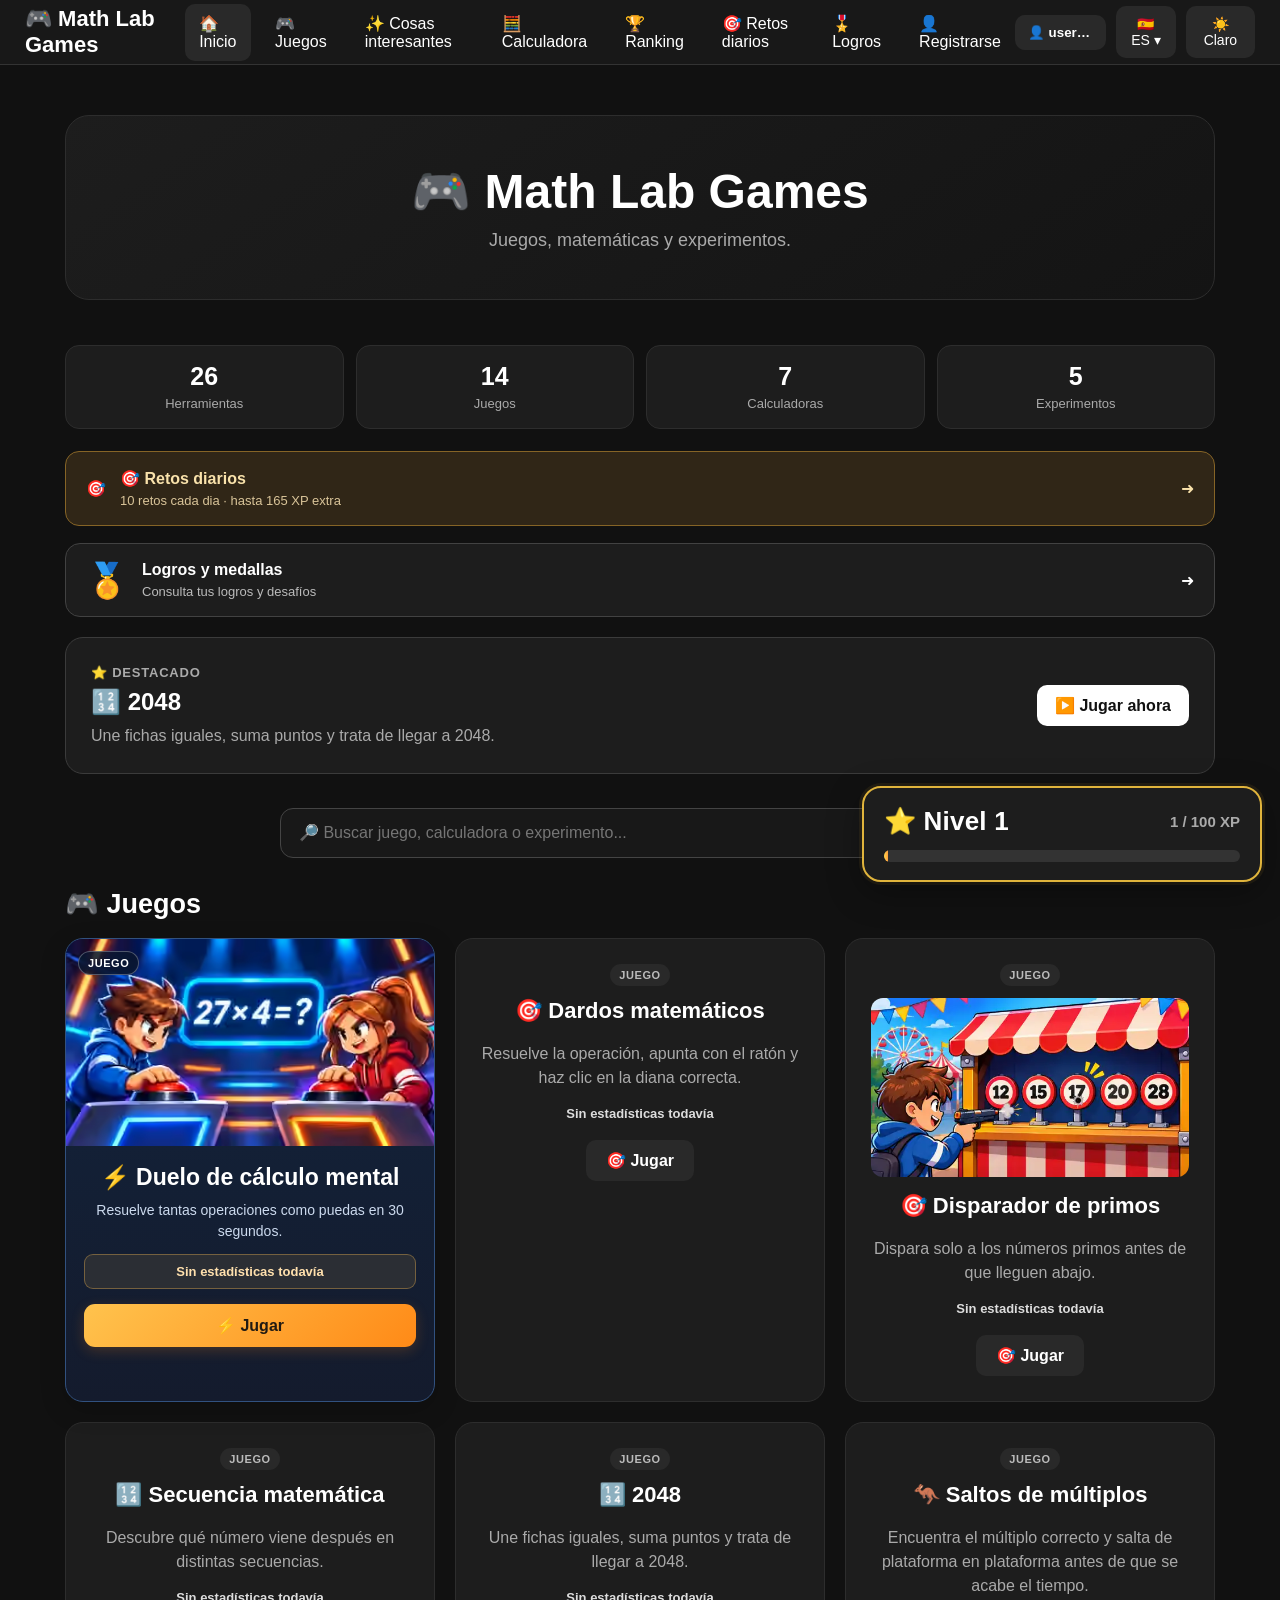
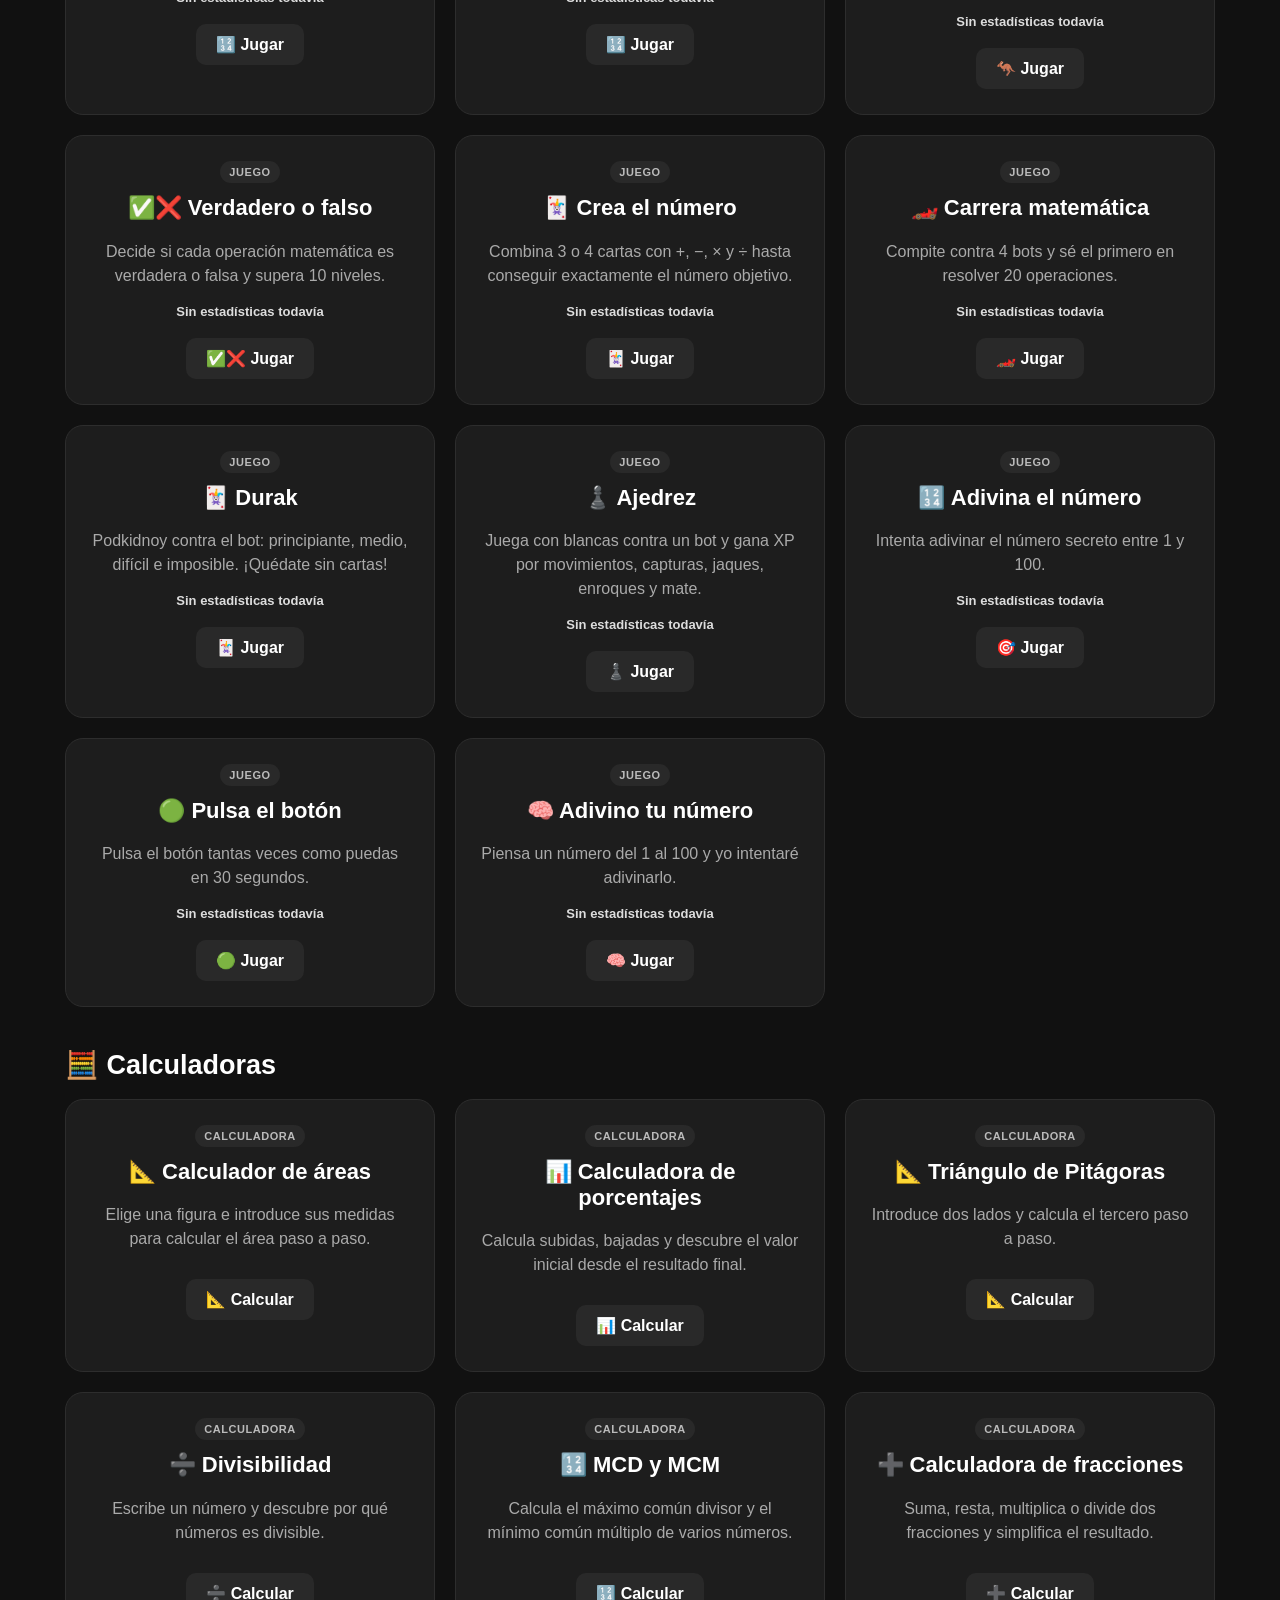
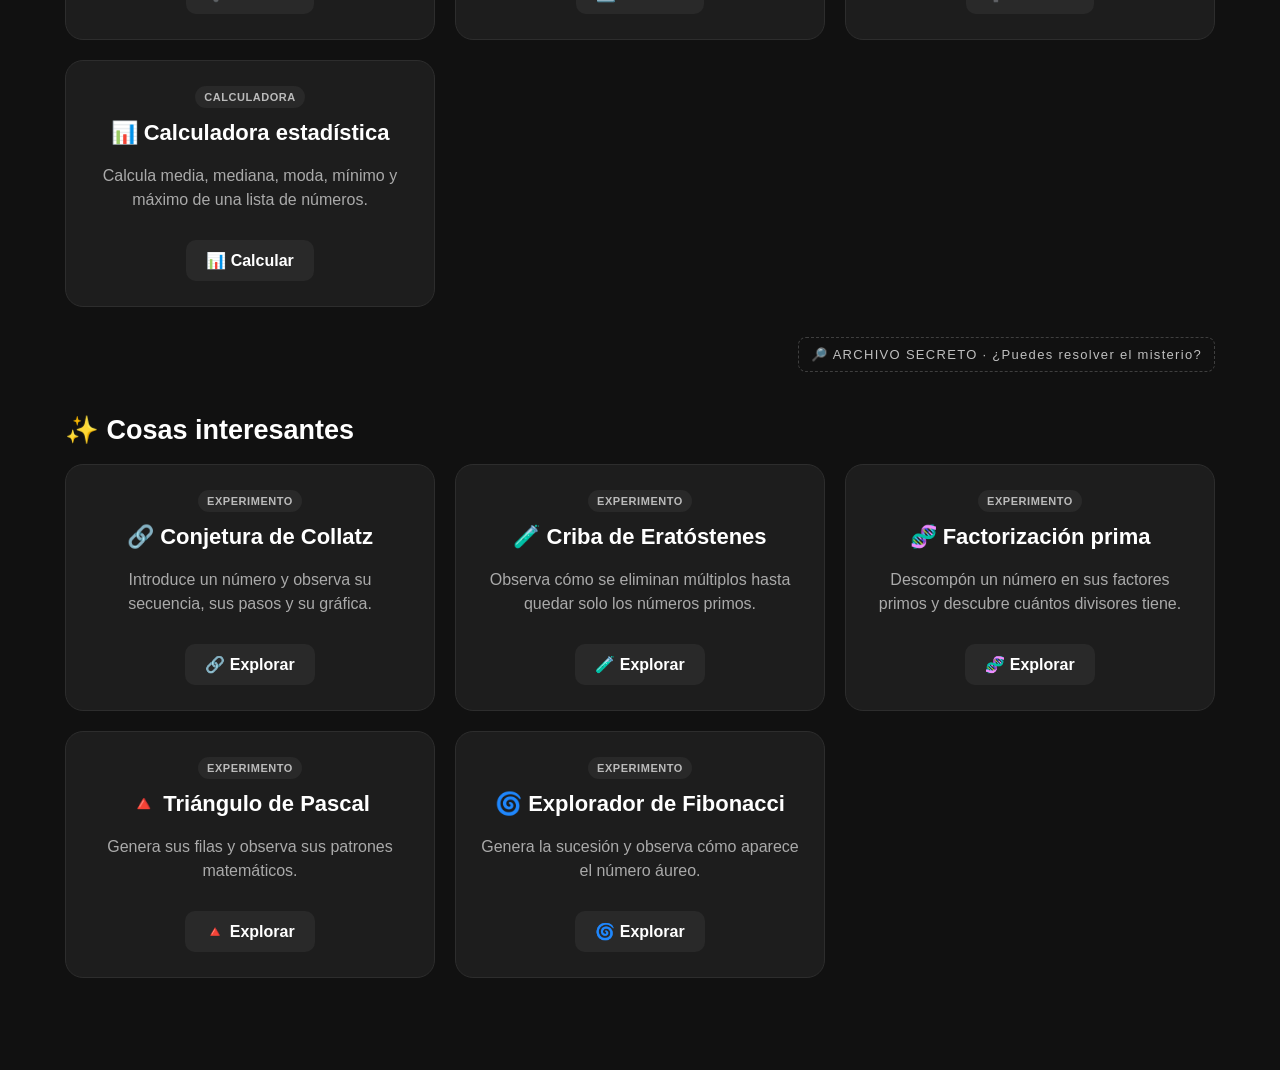
==== commit e406ae0a: "Add prime shooter game thumbnail to homepage card" ====
--- a/index.html
+++ b/index.html
@@ -314,6 +314,17 @@
         .tarjeta h2 {
             margin-top: 0;
             font-size: 22px;
+        }
+
+        .tarjeta .imagen-juego {
+            display: block;
+            width: 100%;
+            height: auto;
+            aspect-ratio: 16 / 9;
+            object-fit: cover;
+            border-radius: 12px;
+            margin-bottom: 16px;
+            background: #16213e;
         }
 
         .tarjeta p {
@@ -1519,6 +1530,7 @@
                 </div>
 
                 <div class="tarjeta" data-categoria="juegos">
+                    <img class="imagen-juego" src="assets/disparador-primos.webp" alt="Jugador en una feria apuntando con una pistola a cinco dianas numeradas; acierta al número primo 17." loading="lazy" decoding="async">
                     <h2 id="tituloPrimos">🎯 Disparador de primos</h2>
                     <p id="descripcionPrimos">Dispara solo a los números primos antes de que lleguen abajo.</p>
                     <a href="juegos/disparador-primos/index.html" id="botonPrimos">🎯 Jugar</a>
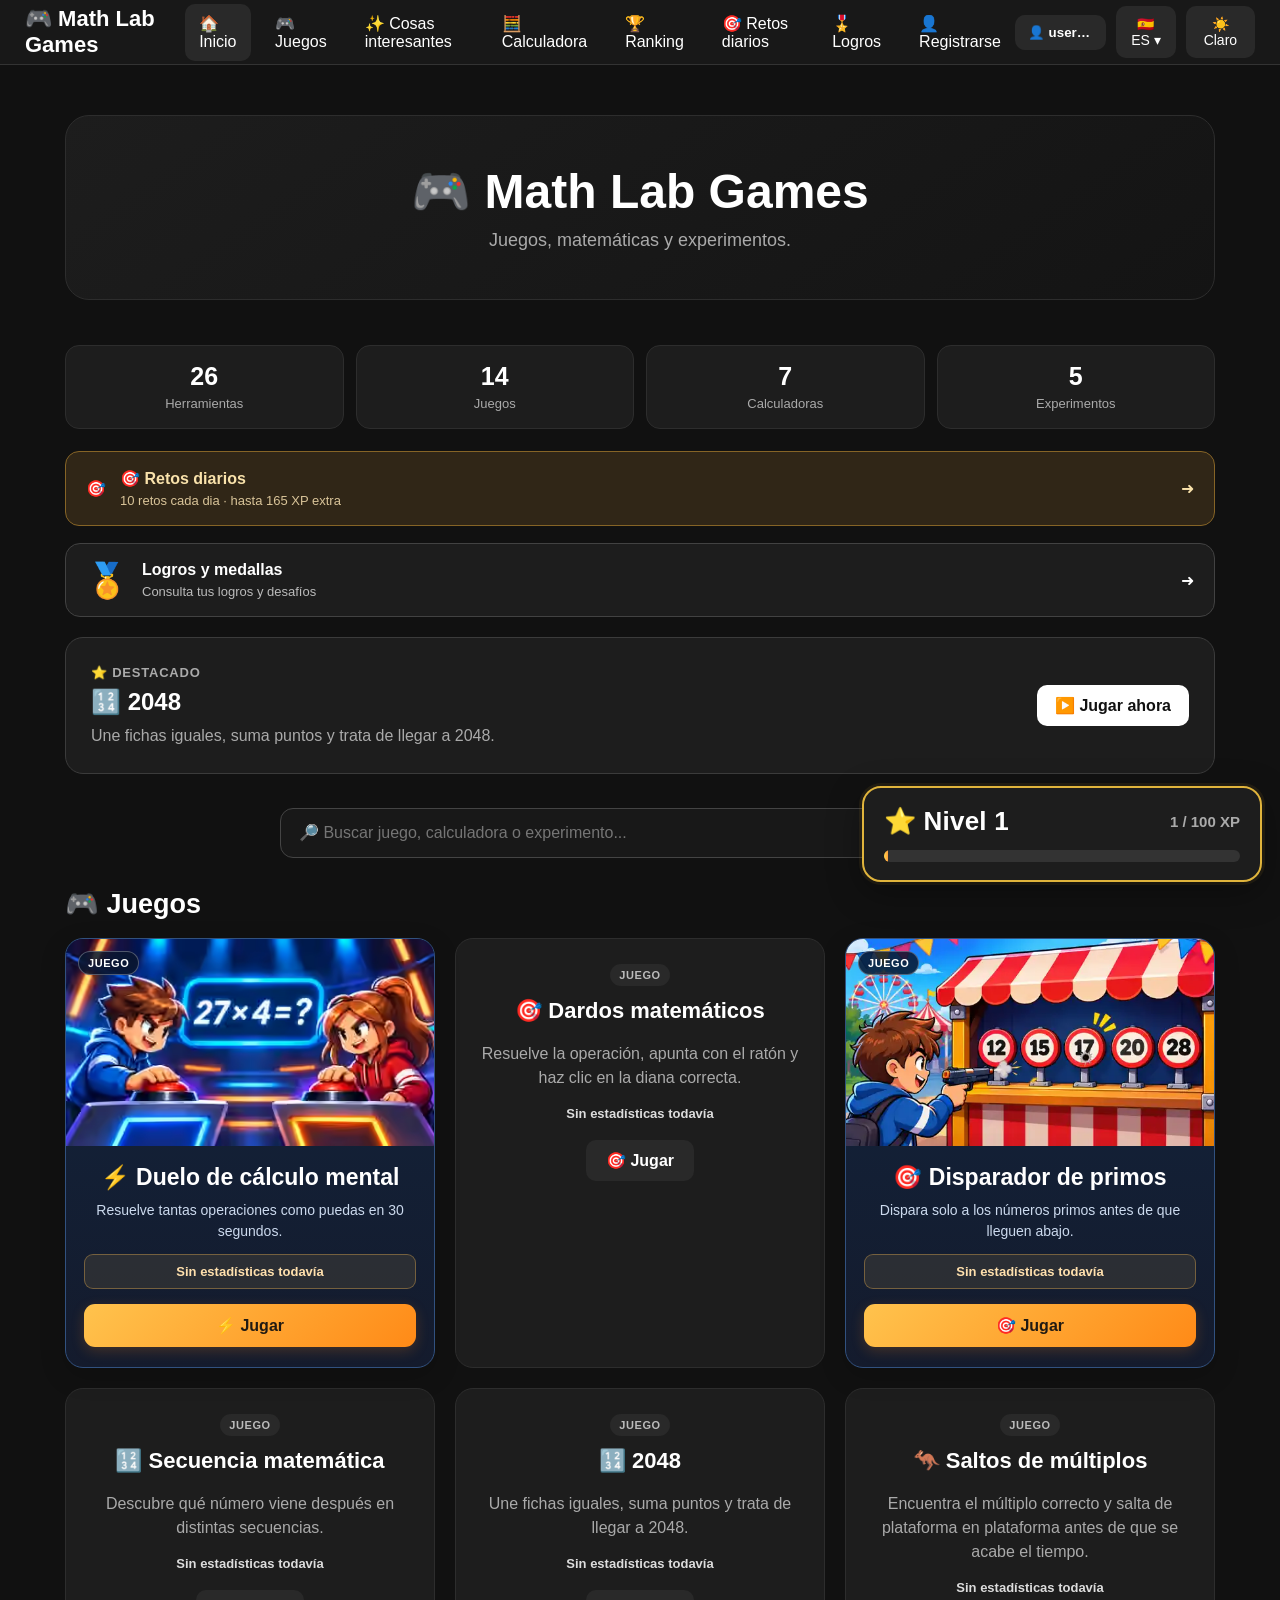
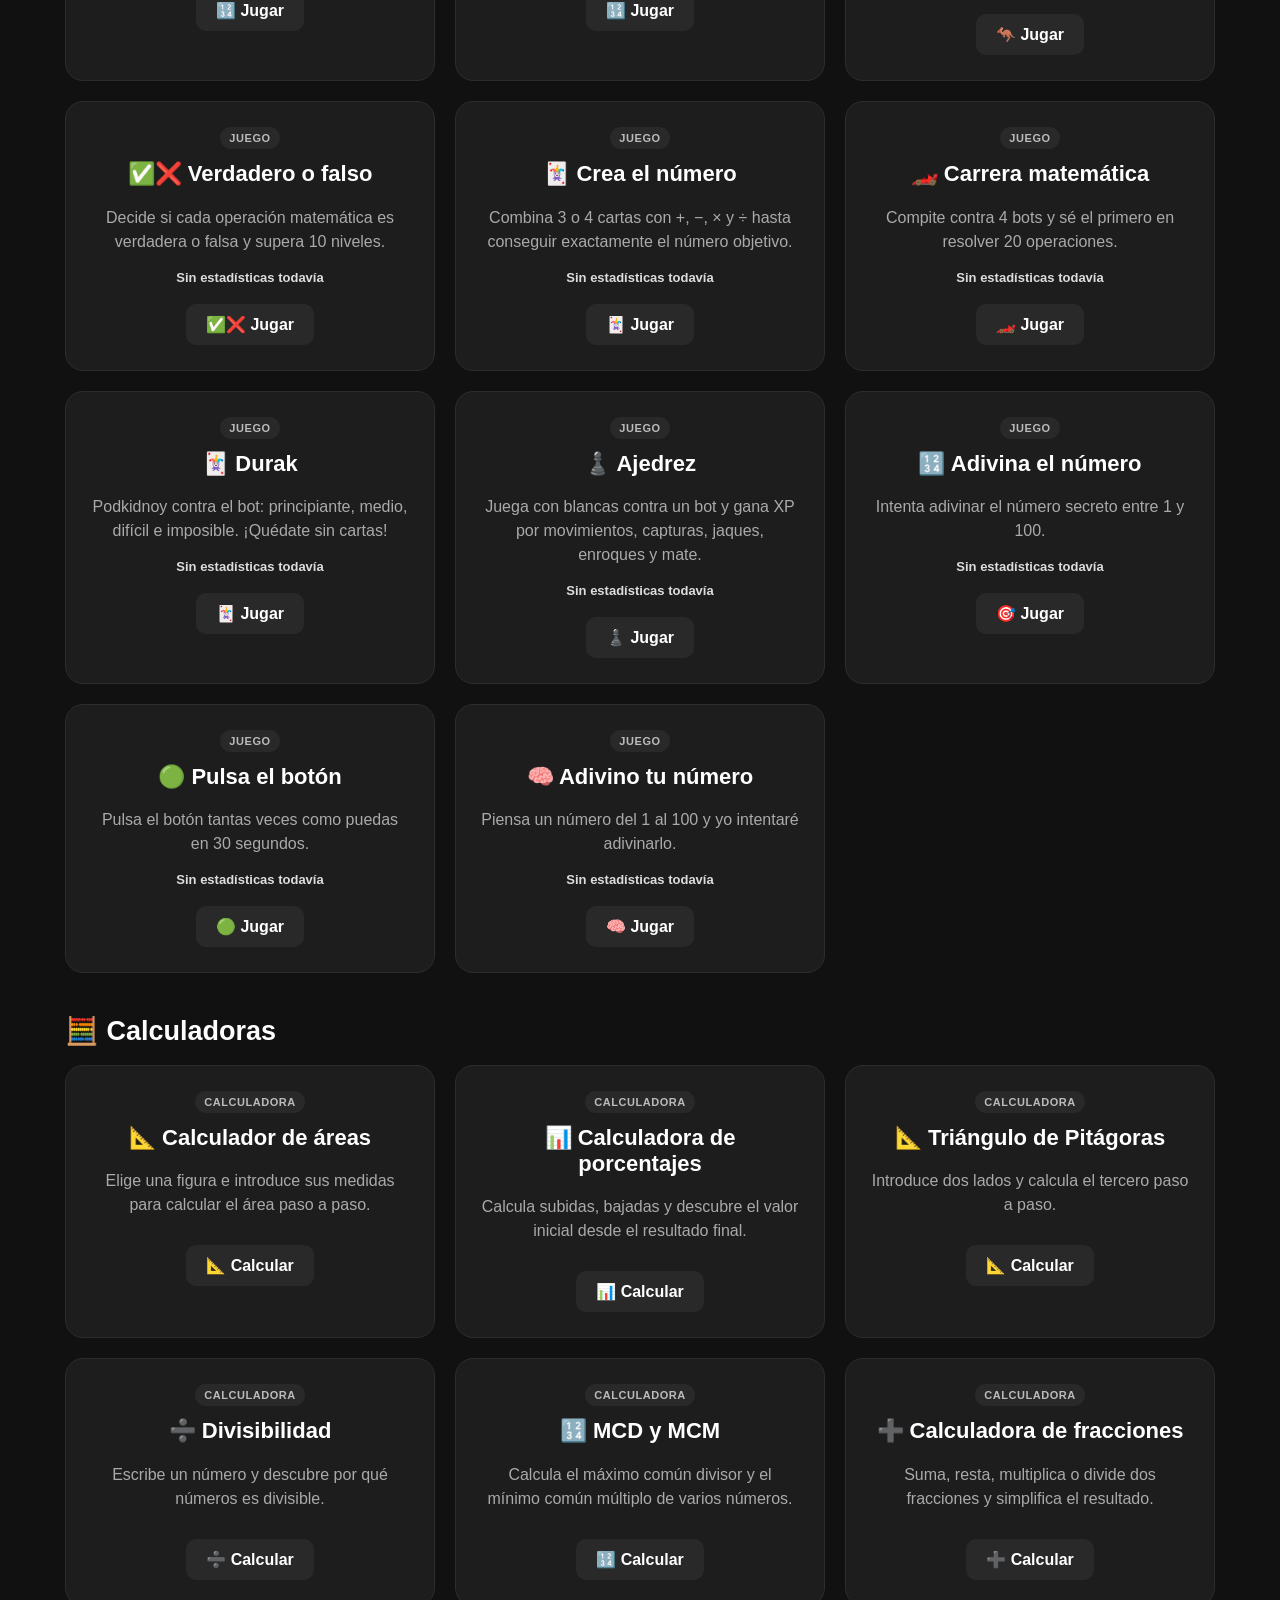
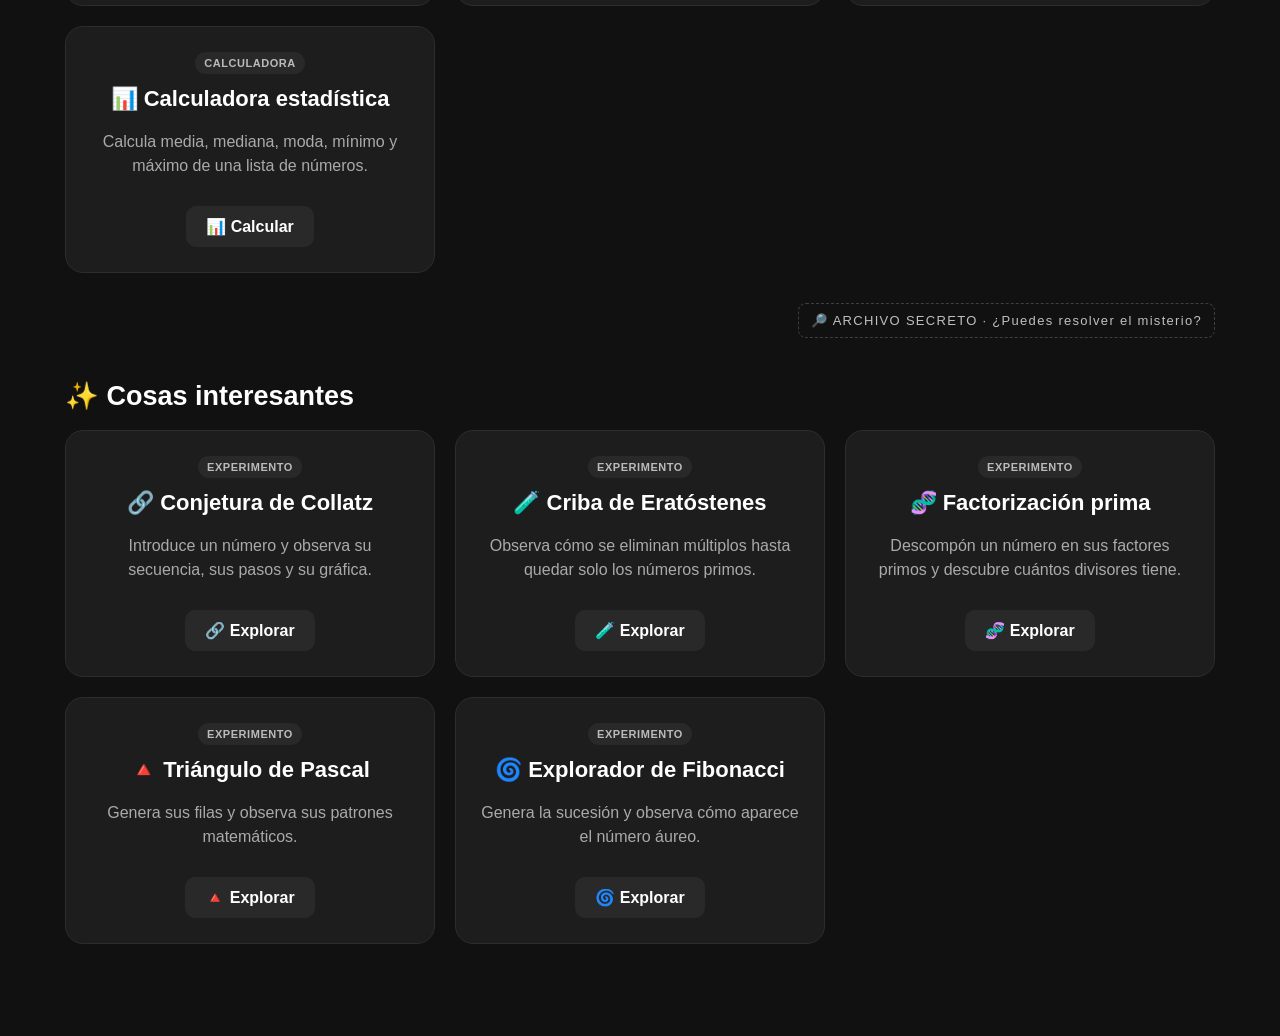
==== commit 91d1f147: "Match prime shooter card layout and styling to mental math duel" ====
--- a/index.html
+++ b/index.html
@@ -1085,8 +1085,8 @@
         .acceso-expedientes:hover,.acceso-expedientes:focus-visible { opacity: 1; color: inherit; }
         body.claro .acceso-expedientes { border-color: #888; color: #555; }
     
-        /* Portada ilustrada de Duelo de calculo: solo esta tarjeta */
-        .tarjeta.tarjeta-duelo {
+        /* Portadas de videojuegos: Duelo y Disparador de Primos */
+        .tarjeta.tarjeta-ilustrada {
             position: relative;
             overflow: hidden;
             padding: 0 0 20px;
@@ -1095,12 +1095,12 @@
             box-shadow: 0 8px 26px rgba(0, 0, 0, .18);
         }
 
-        .tarjeta.tarjeta-duelo:hover {
+        .tarjeta.tarjeta-ilustrada:hover {
             border-color: #ffb547;
             box-shadow: 0 12px 30px rgba(0, 0, 0, .25);
         }
 
-        .tarjeta-duelo .duelo-portada {
+        .tarjeta-ilustrada .juego-portada {
             width: 100%;
             aspect-ratio: 16 / 9;
             overflow: hidden;
@@ -1108,7 +1108,7 @@
             background: #112445;
         }
 
-        .tarjeta-duelo .duelo-portada img {
+        .tarjeta-ilustrada .juego-portada img {
             display: block;
             width: 100%;
             height: 100%;
@@ -1116,11 +1116,11 @@
             transition: transform .25s ease;
         }
 
-        .tarjeta-duelo:hover .duelo-portada img {
+        .tarjeta-ilustrada:hover .juego-portada img {
             transform: scale(1.025);
         }
 
-        .tarjeta-duelo .tipo-tarjeta {
+        .tarjeta-ilustrada .tipo-tarjeta {
             position: absolute;
             top: 12px;
             left: 12px;
@@ -1131,20 +1131,20 @@
             border: 1px solid rgba(255, 255, 255, .28);
         }
 
-        .tarjeta-duelo h2 {
+        .tarjeta-ilustrada h2 {
             margin: 0 18px 9px;
             font-size: 23px;
             color: #fff;
         }
 
-        .tarjeta-duelo p {
+        .tarjeta-ilustrada p {
             min-height: 0;
             margin: 0 18px;
             font-size: 14px;
             color: #ccdaee;
         }
 
-        .tarjeta-duelo .estadistica-tarjeta {
+        .tarjeta-ilustrada .estadistica-tarjeta {
             margin: 12px 18px 0;
             padding: 9px 12px;
             min-height: 0;
@@ -1154,7 +1154,7 @@
             color: #ffe0ad;
         }
 
-        .tarjeta.tarjeta-duelo #botonDuelo {
+        .tarjeta.tarjeta-ilustrada > a {
             display: block;
             margin: 15px 18px 0;
             padding: 12px 18px;
@@ -1164,37 +1164,37 @@
             box-shadow: 0 4px 14px rgba(255, 133, 22, .2);
         }
 
-        .tarjeta.tarjeta-duelo #botonDuelo:hover {
+        .tarjeta.tarjeta-ilustrada > a:hover {
             background: linear-gradient(135deg, #ffcf6f, #ff9b30);
         }
 
-        body.claro .tarjeta.tarjeta-duelo {
+        body.claro .tarjeta.tarjeta-ilustrada {
             background: #fff;
             border-color: #cad8ea;
         }
 
-        body.claro .tarjeta-duelo h2 {
+        body.claro .tarjeta-ilustrada h2 {
             color: #1b2b47;
         }
 
-        body.claro .tarjeta-duelo p {
+        body.claro .tarjeta-ilustrada p {
             color: #4e5970;
         }
 
-        body.claro .tarjeta-duelo .estadistica-tarjeta {
+        body.claro .tarjeta-ilustrada .estadistica-tarjeta {
             color: #6e4710;
             background: #fff5e6;
             border-color: #f1cf96;
         }
 
-        body.claro .tarjeta.tarjeta-duelo #botonDuelo {
+        body.claro .tarjeta.tarjeta-ilustrada > a {
             background: linear-gradient(135deg, #ffc34d, #ff8a17);
             color: #201a13;
         }
 
         @media (prefers-reduced-motion: reduce) {
-            .tarjeta-duelo .duelo-portada img { transition: none; }
-            .tarjeta-duelo:hover .duelo-portada img { transform: none; }
+            .tarjeta-ilustrada .juego-portada img { transition: none; }
+            .tarjeta-ilustrada:hover .juego-portada img { transform: none; }
         }
 
     </style>
@@ -1513,8 +1513,8 @@
 
             <div class="juegos">
 
-                <div class="tarjeta tarjeta-duelo" data-categoria="juegos">
-                    <div class="duelo-portada">
+                <div class="tarjeta tarjeta-ilustrada" data-categoria="juegos">
+                    <div class="juego-portada">
                         <img src="assets/duelo-calculo.avif" width="400" height="225" loading="lazy" decoding="async" alt="Dos rivales animados compiten en un concurso de cálculo mental">
                     </div>
                     <h2 id="tituloDuelo">⚡ Duelo de cálculo mental</h2>
@@ -1529,8 +1529,10 @@
                     <a href="juegos/dardos-matematicos/index.html" id="botonDardos">🎯 Jugar</a>
                 </div>
 
-                <div class="tarjeta" data-categoria="juegos">
-                    <img class="imagen-juego" src="assets/disparador-primos.webp" alt="Jugador en una feria apuntando con una pistola a cinco dianas numeradas; acierta al número primo 17." loading="lazy" decoding="async">
+                <div class="tarjeta tarjeta-ilustrada" data-categoria="juegos">
+                    <div class="juego-portada">
+                        <img src="assets/disparador-primos.webp" width="400" height="225" alt="Jugador en una feria apuntando con una pistola a cinco dianas numeradas; acierta al número primo 17." loading="lazy" decoding="async">
+                    </div>
                     <h2 id="tituloPrimos">🎯 Disparador de primos</h2>
                     <p id="descripcionPrimos">Dispara solo a los números primos antes de que lleguen abajo.</p>
                     <a href="juegos/disparador-primos/index.html" id="botonPrimos">🎯 Jugar</a>
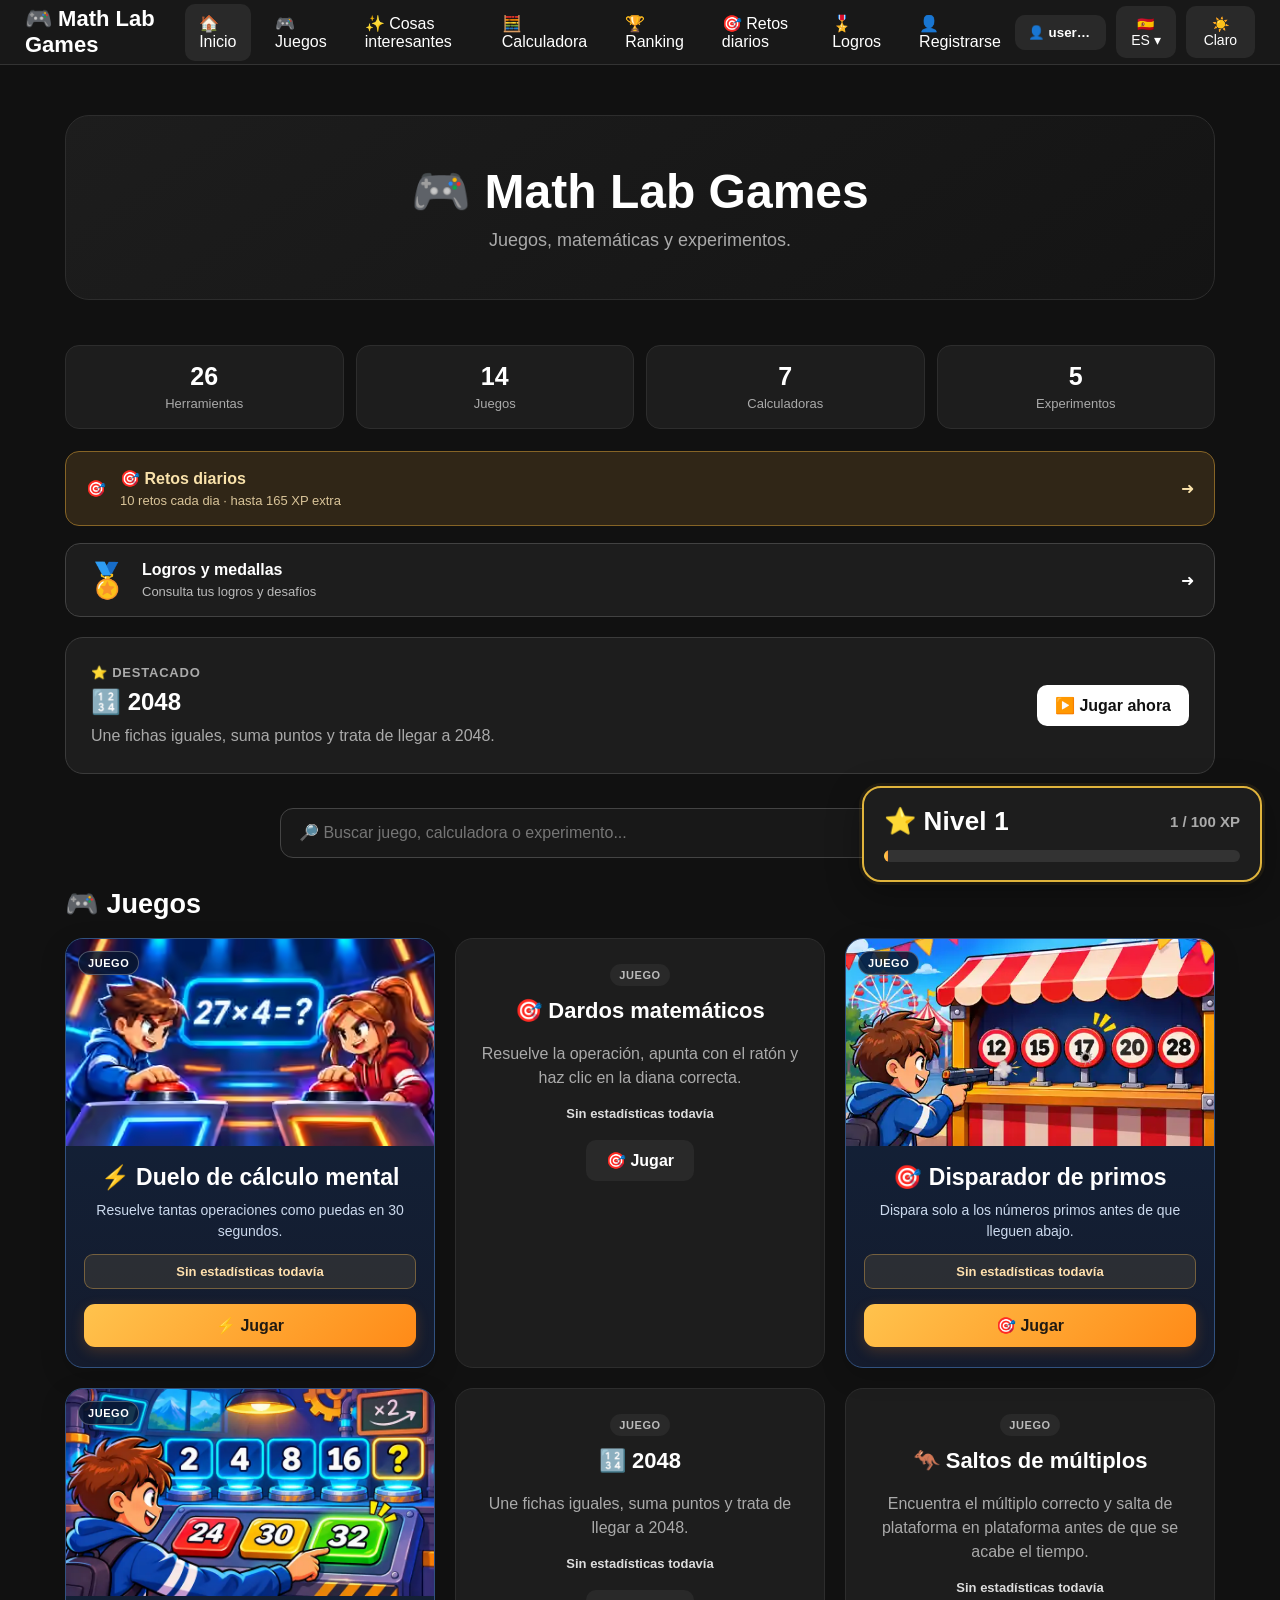
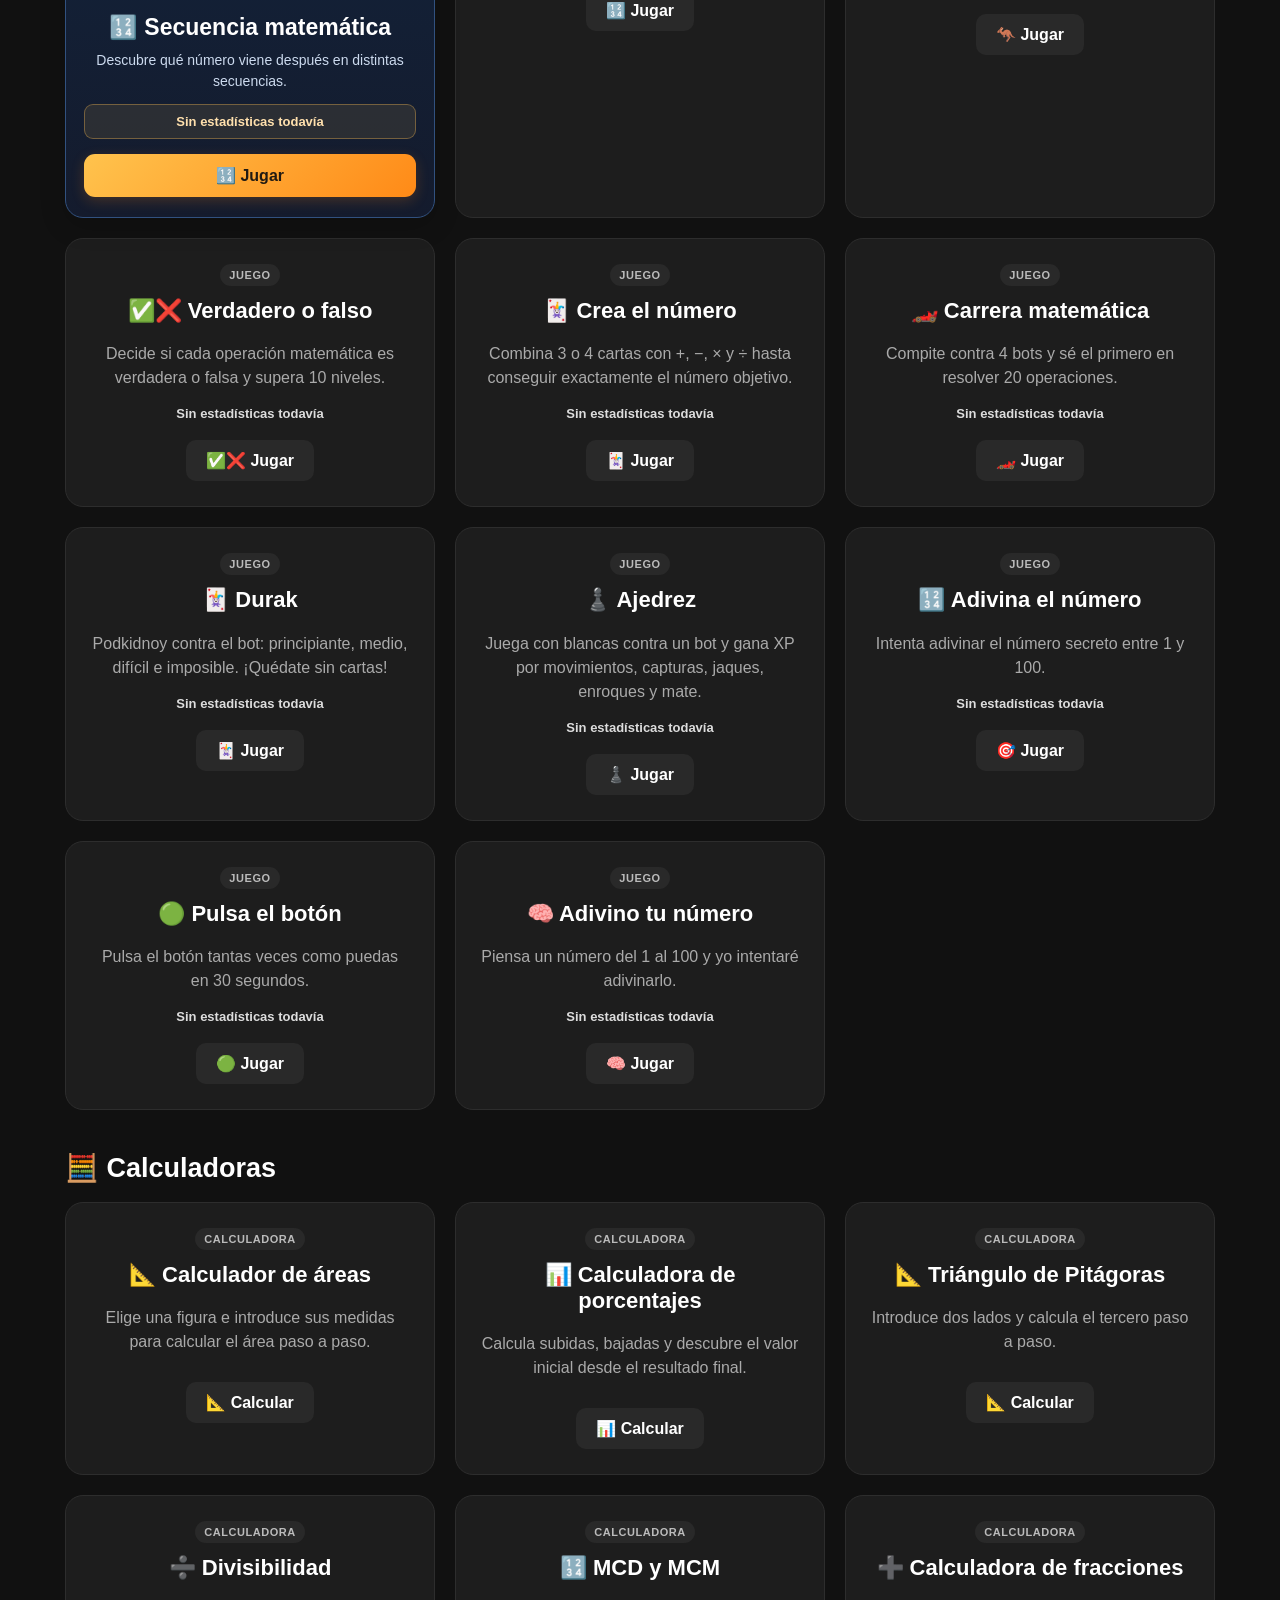
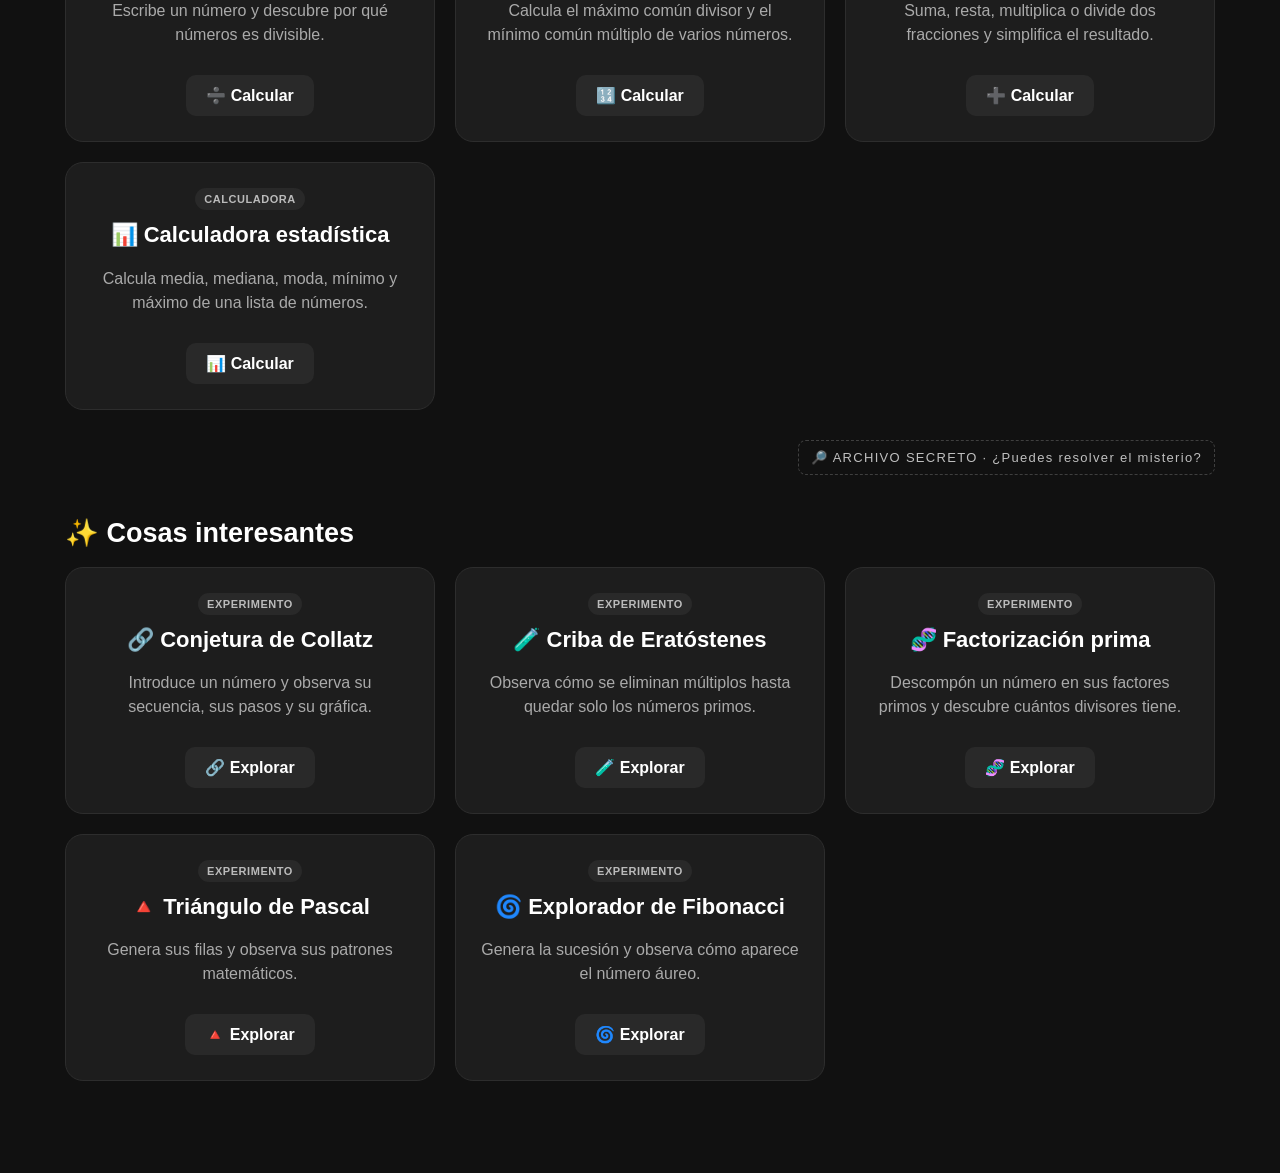
==== commit d807c1f9: "Add sequence math thumbnail using illustrated game card layout" ====
--- a/index.html
+++ b/index.html
@@ -1538,7 +1538,10 @@
                     <a href="juegos/disparador-primos/index.html" id="botonPrimos">🎯 Jugar</a>
                 </div>
 
-                <div class="tarjeta" data-categoria="juegos">
+                <div class="tarjeta tarjeta-ilustrada" data-categoria="juegos">
+                    <div class="juego-portada">
+                        <img src="assets/secuencia-matematica.webp" width="800" height="450" loading="lazy" decoding="async" alt="Juego de secuencias: 2, 4, 8, 16, interrogante; un jugador selecciona la respuesta 32.">
+                    </div>
                     <h2 id="tituloSecuencia">🔢 Secuencia matemática</h2>
                     <p id="descripcionSecuencia">Descubre qué número viene después en distintas secuencias.</p>
                     <a href="juegos/secuencia/index.html" id="botonSecuencia">🔢 Jugar</a>
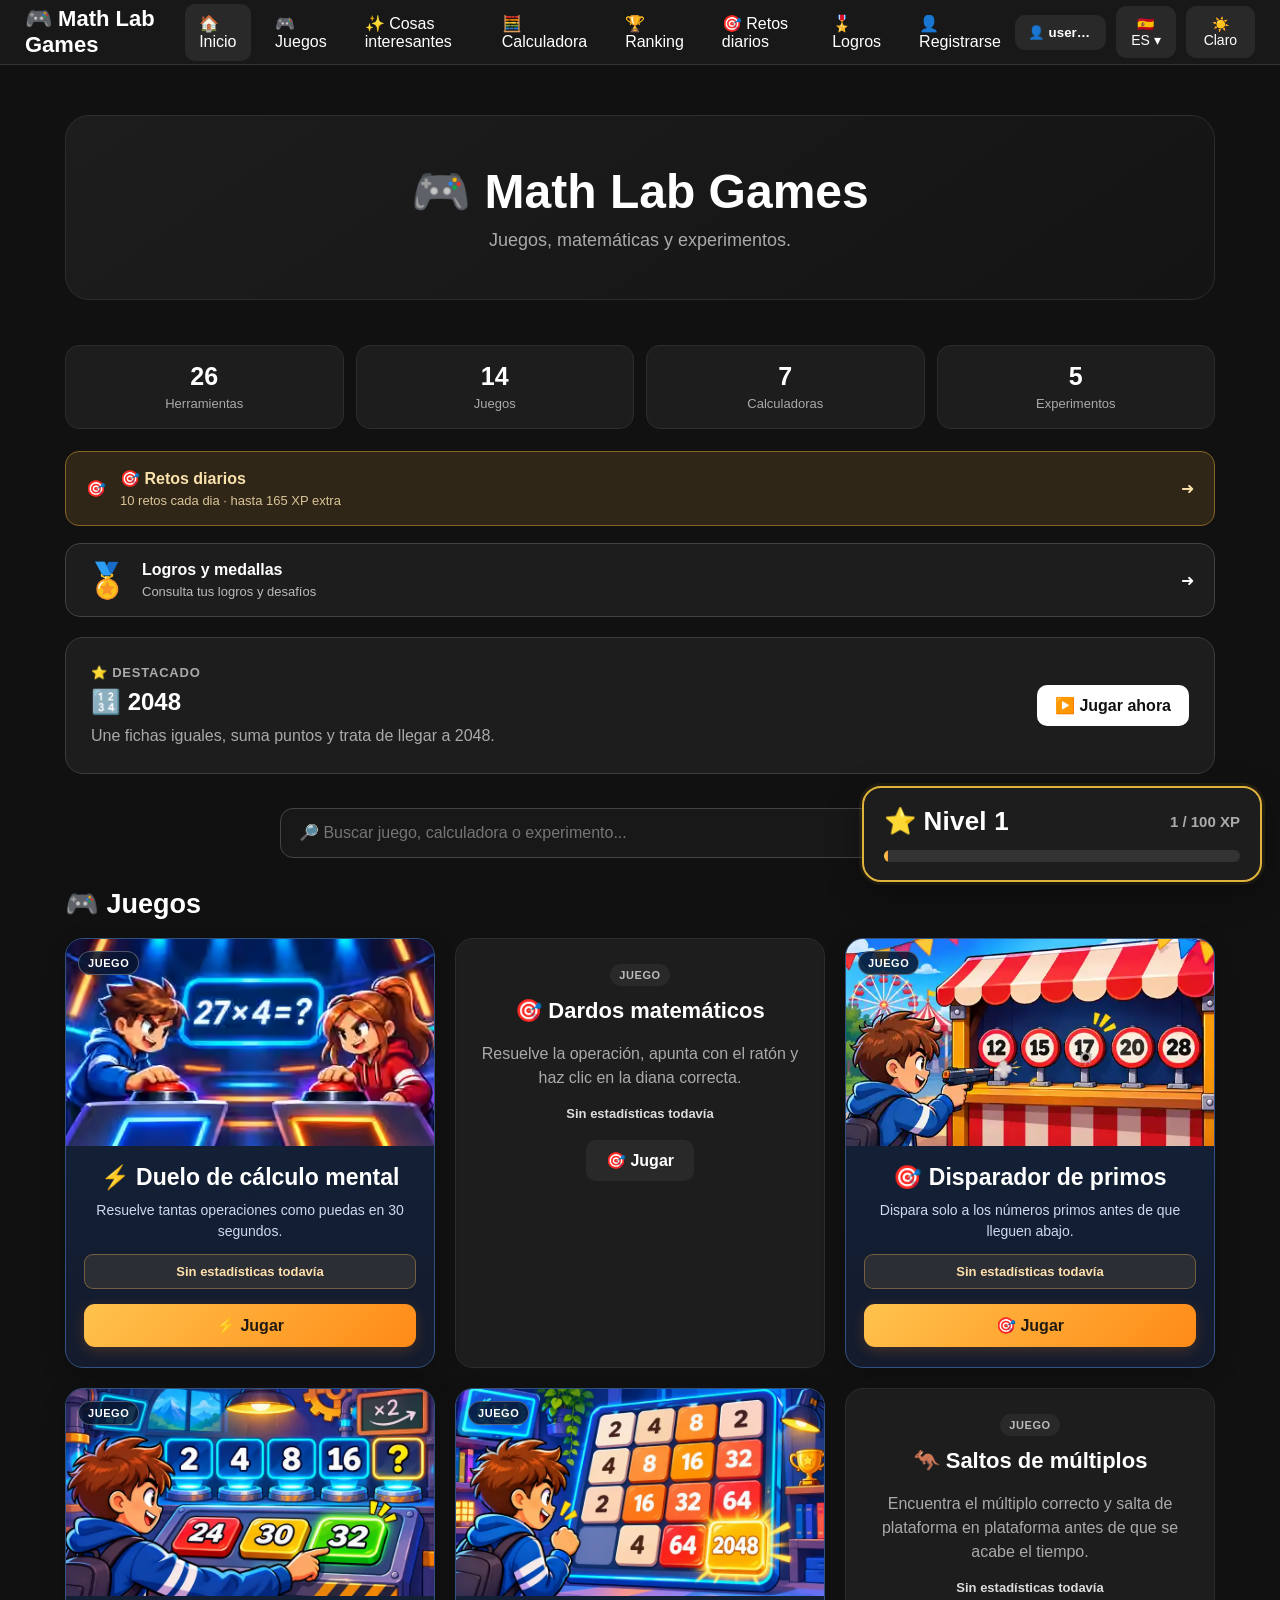
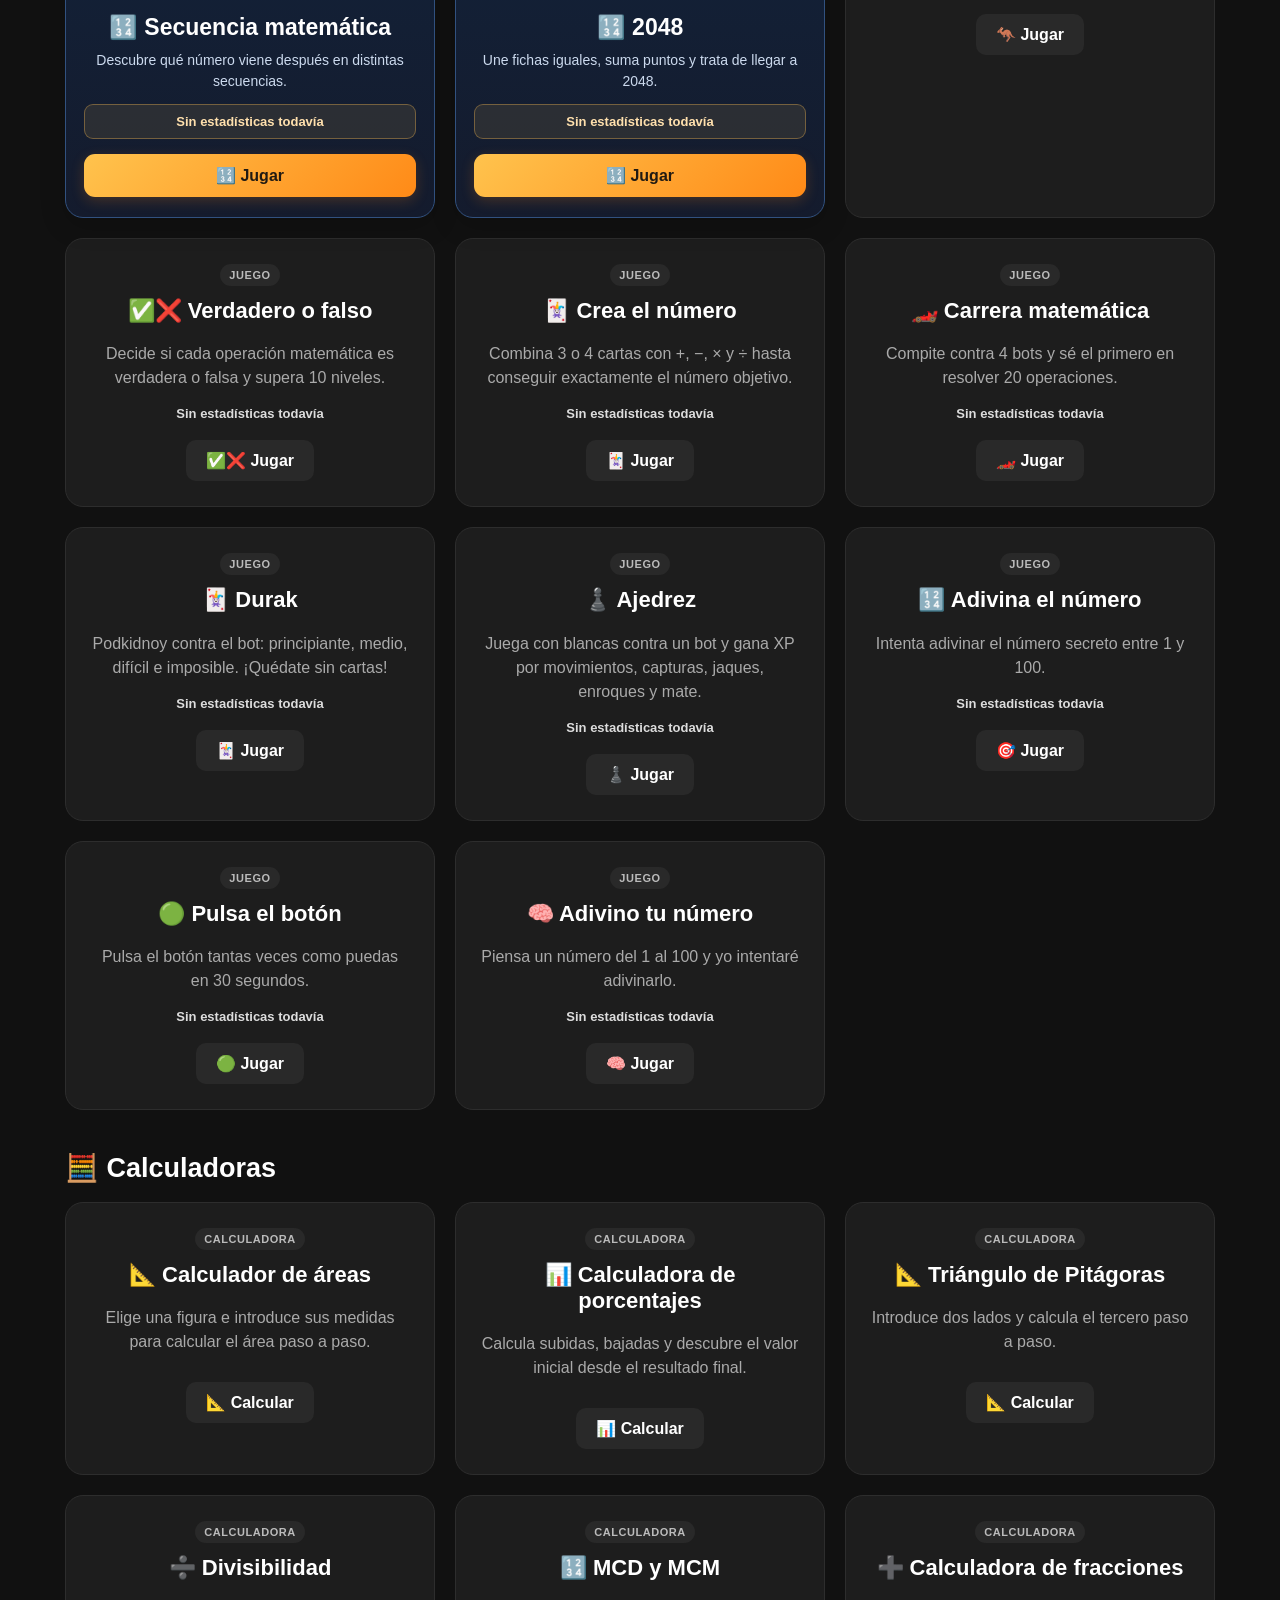
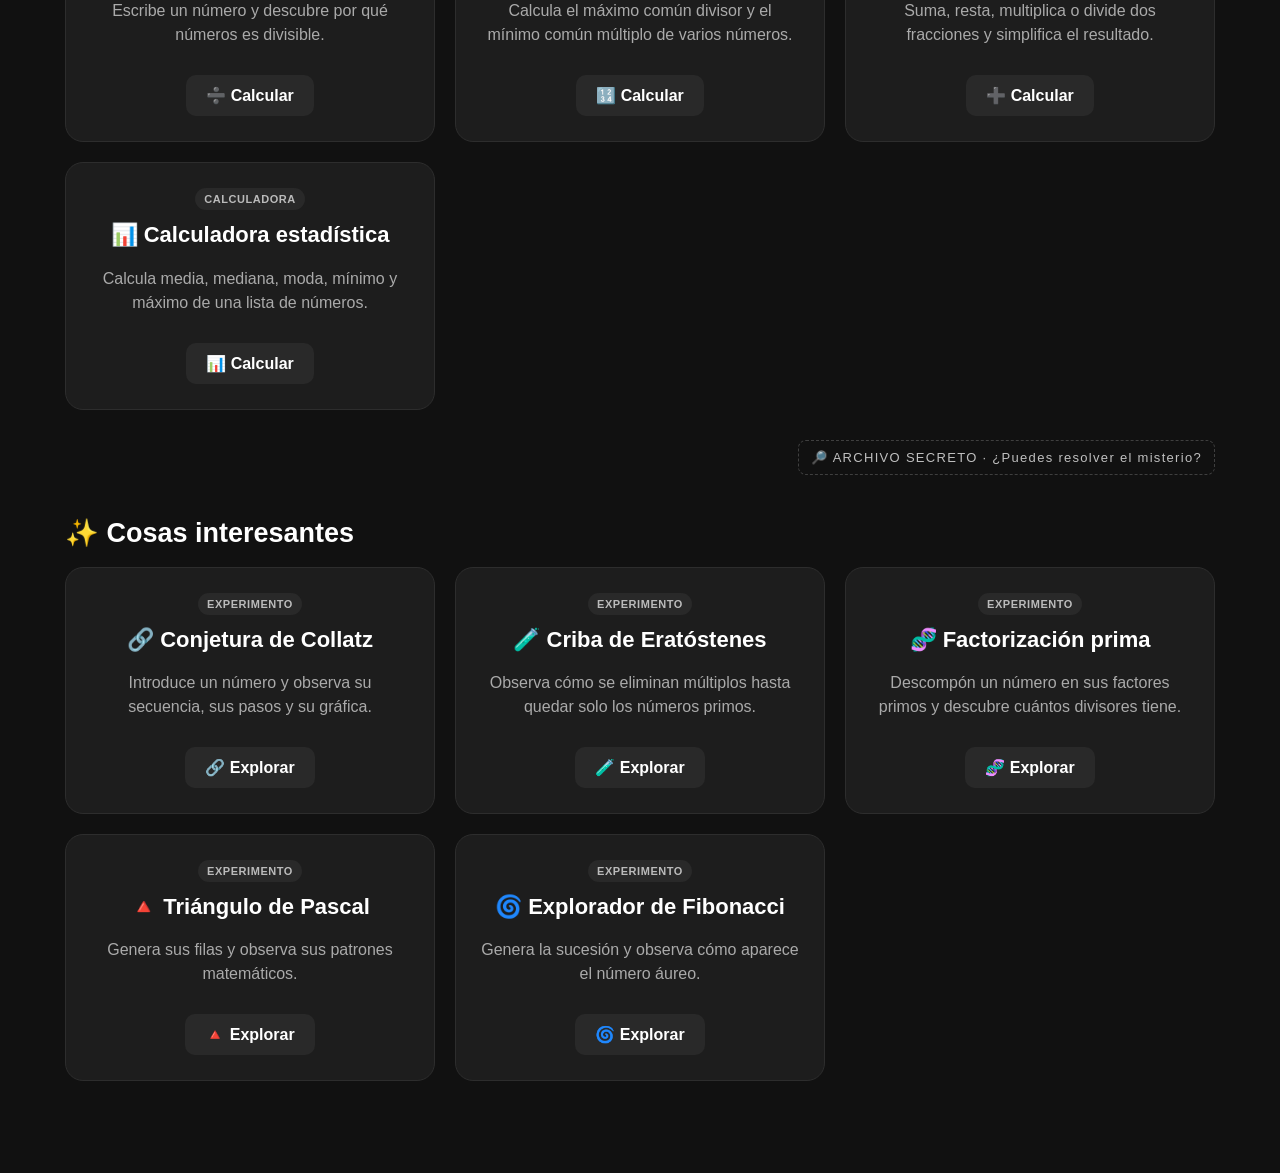
==== commit 39ee5cc5: "Add 2048 game cover matching illustrated homepage cards" ====
--- a/index.html
+++ b/index.html
@@ -1547,7 +1547,10 @@
                     <a href="juegos/secuencia/index.html" id="botonSecuencia">🔢 Jugar</a>
                 </div>
 
-                <div class="tarjeta" data-categoria="juegos">
+                <div class="tarjeta tarjeta-ilustrada" data-categoria="juegos">
+                    <div class="juego-portada">
+                        <img src="assets/2048.webp" width="800" height="450" loading="lazy" decoding="async" alt="Juego 2048 con un tablero de fichas de colores y un joven celebrando la ficha dorada 2048.">
+                    </div>
                     <h2 id="titulo2048">🔢 2048</h2>
                     <p id="descripcion2048">Une fichas iguales, suma puntos y trata de llegar a 2048.</p>
                     <a href="juegos/2048/index.html" id="boton2048">🔢 Jugar</a>
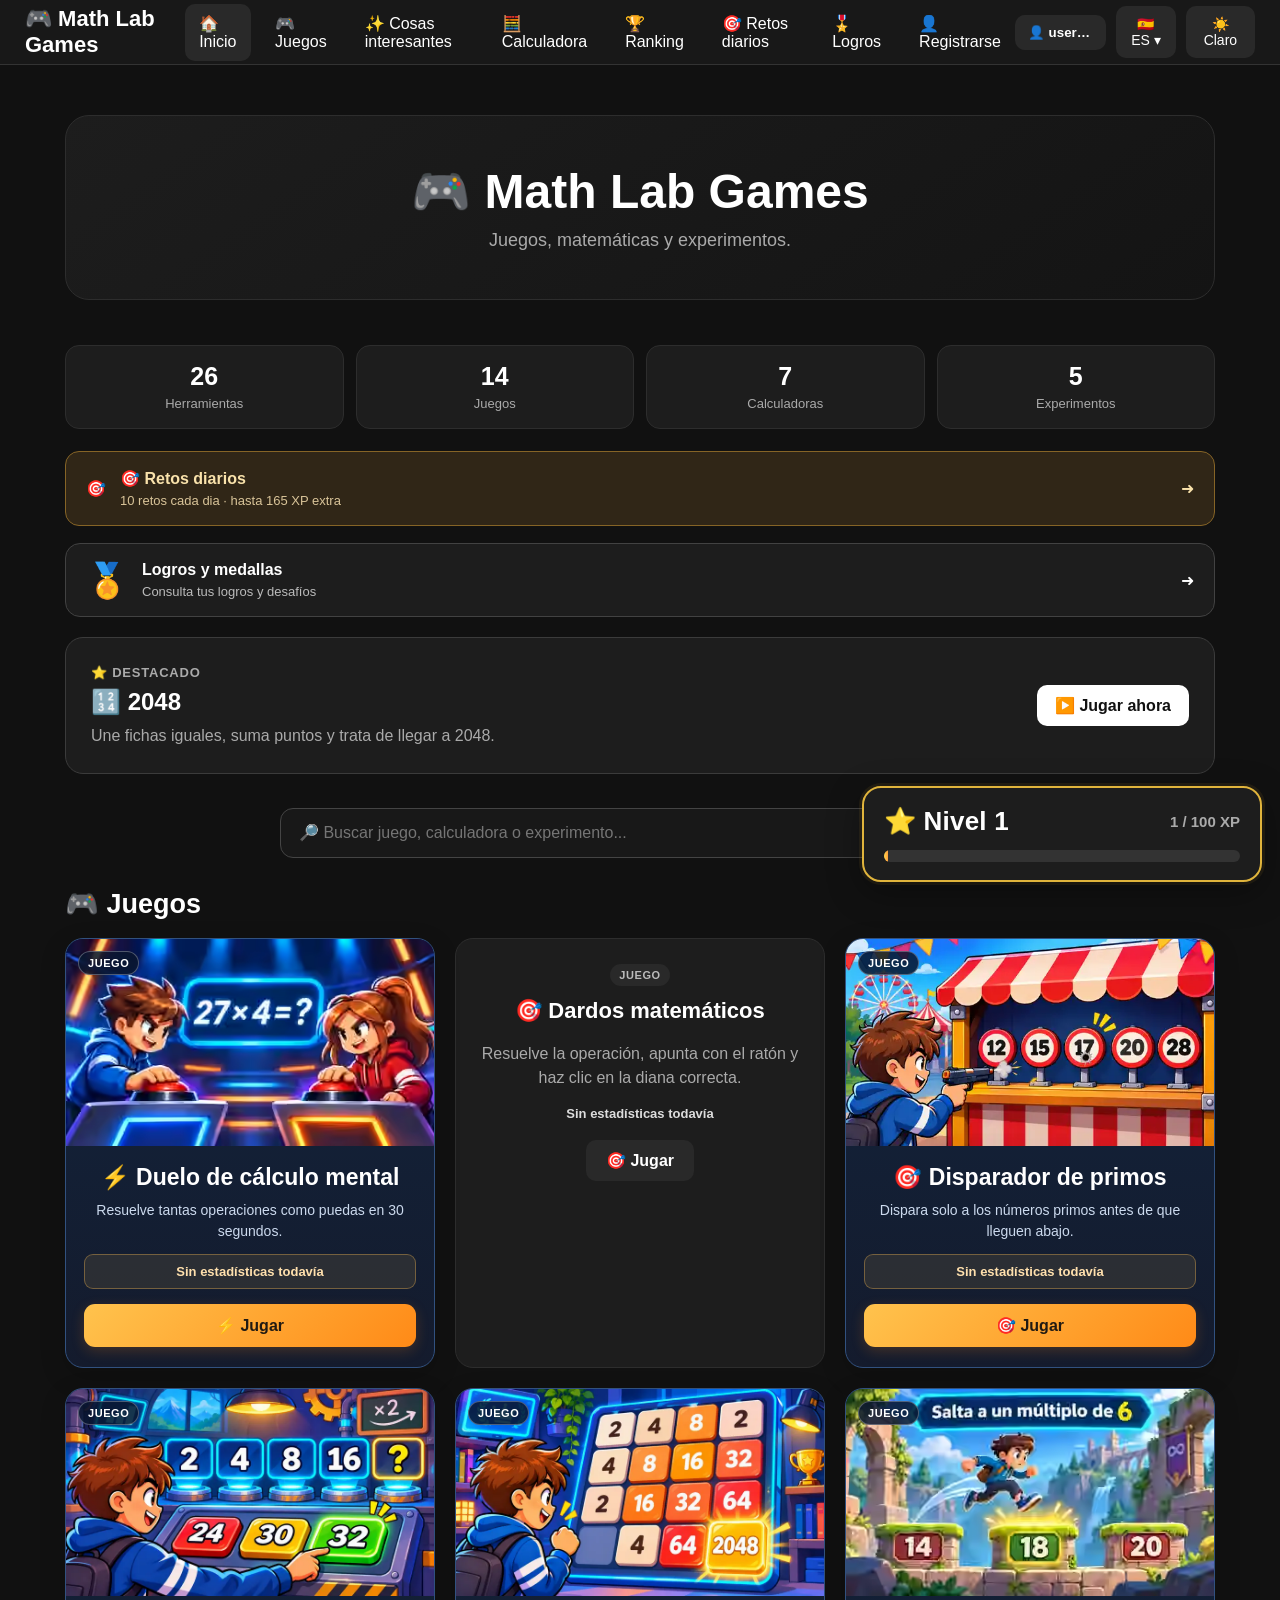
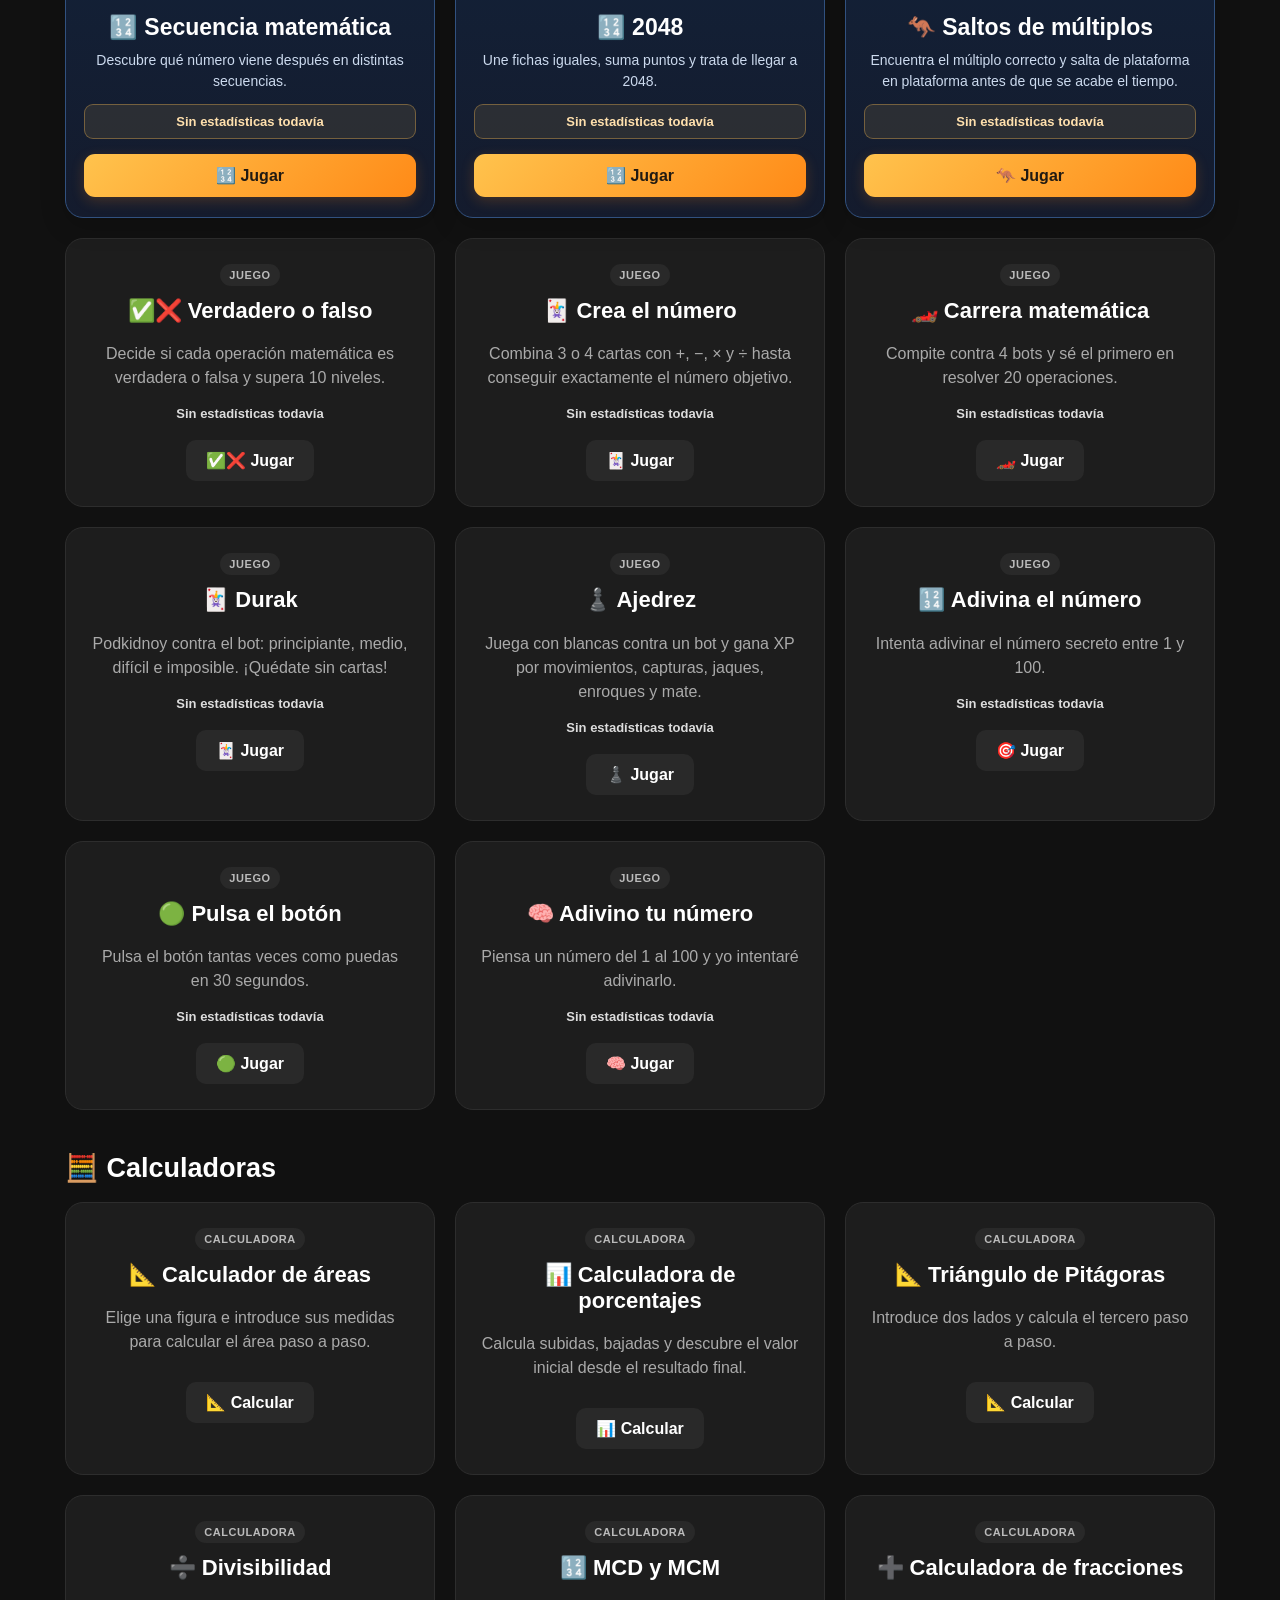
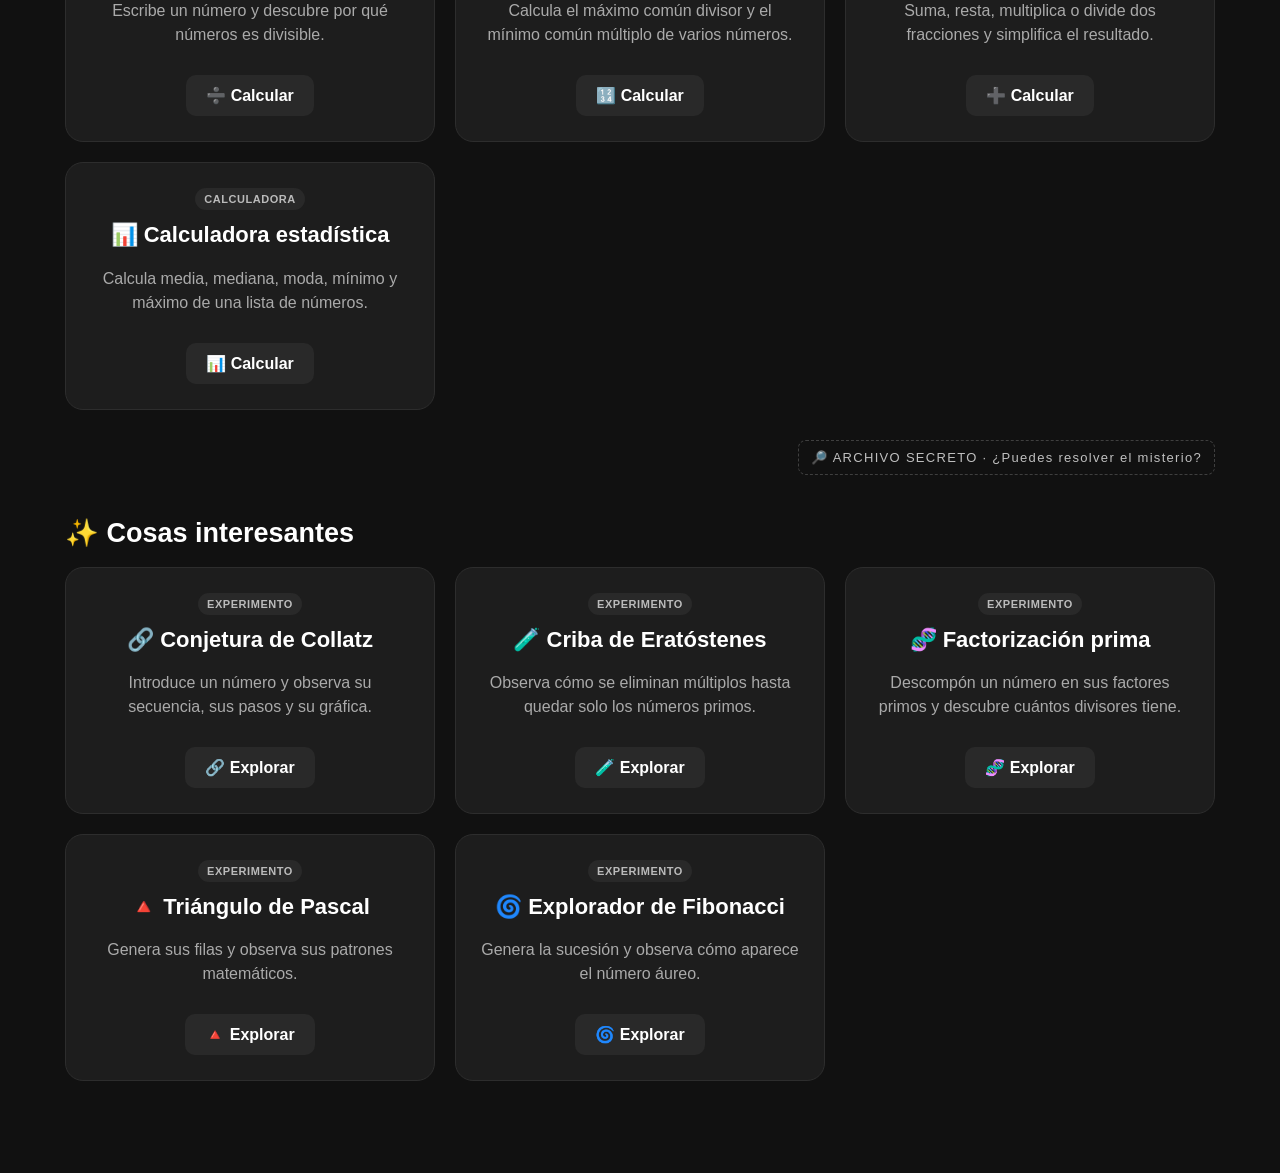
==== commit e9496c62: "Add Saltos de múltiplos illustrated card and optimized cover" ====
--- a/index.html
+++ b/index.html
@@ -1556,7 +1556,10 @@
                     <a href="juegos/2048/index.html" id="boton2048">🔢 Jugar</a>
                 </div>
 
-                <div class="tarjeta" data-categoria="juegos">
+                <div class="tarjeta tarjeta-ilustrada" data-categoria="juegos">
+                    <div class="juego-portada">
+                        <img src="assets/saltos-multiplos.avif" width="480" height="270" loading="lazy" decoding="async" alt="Juego Saltos de múltiplos: un niño salta a la plataforma correcta, 18, entre 14, 18 y 20 para encontrar un múltiplo de 6.">
+                    </div>
                     <h2 id="tituloSaltosMultiplos">🦘 Saltos de múltiplos</h2>
                     <p id="descripcionSaltosMultiplos">Encuentra el múltiplo correcto y salta de plataforma en plataforma antes de que se acabe el tiempo.</p>
                     <a href="juegos/saltos-multiplos/index.html" id="botonSaltosMultiplos">🦘 Jugar</a>
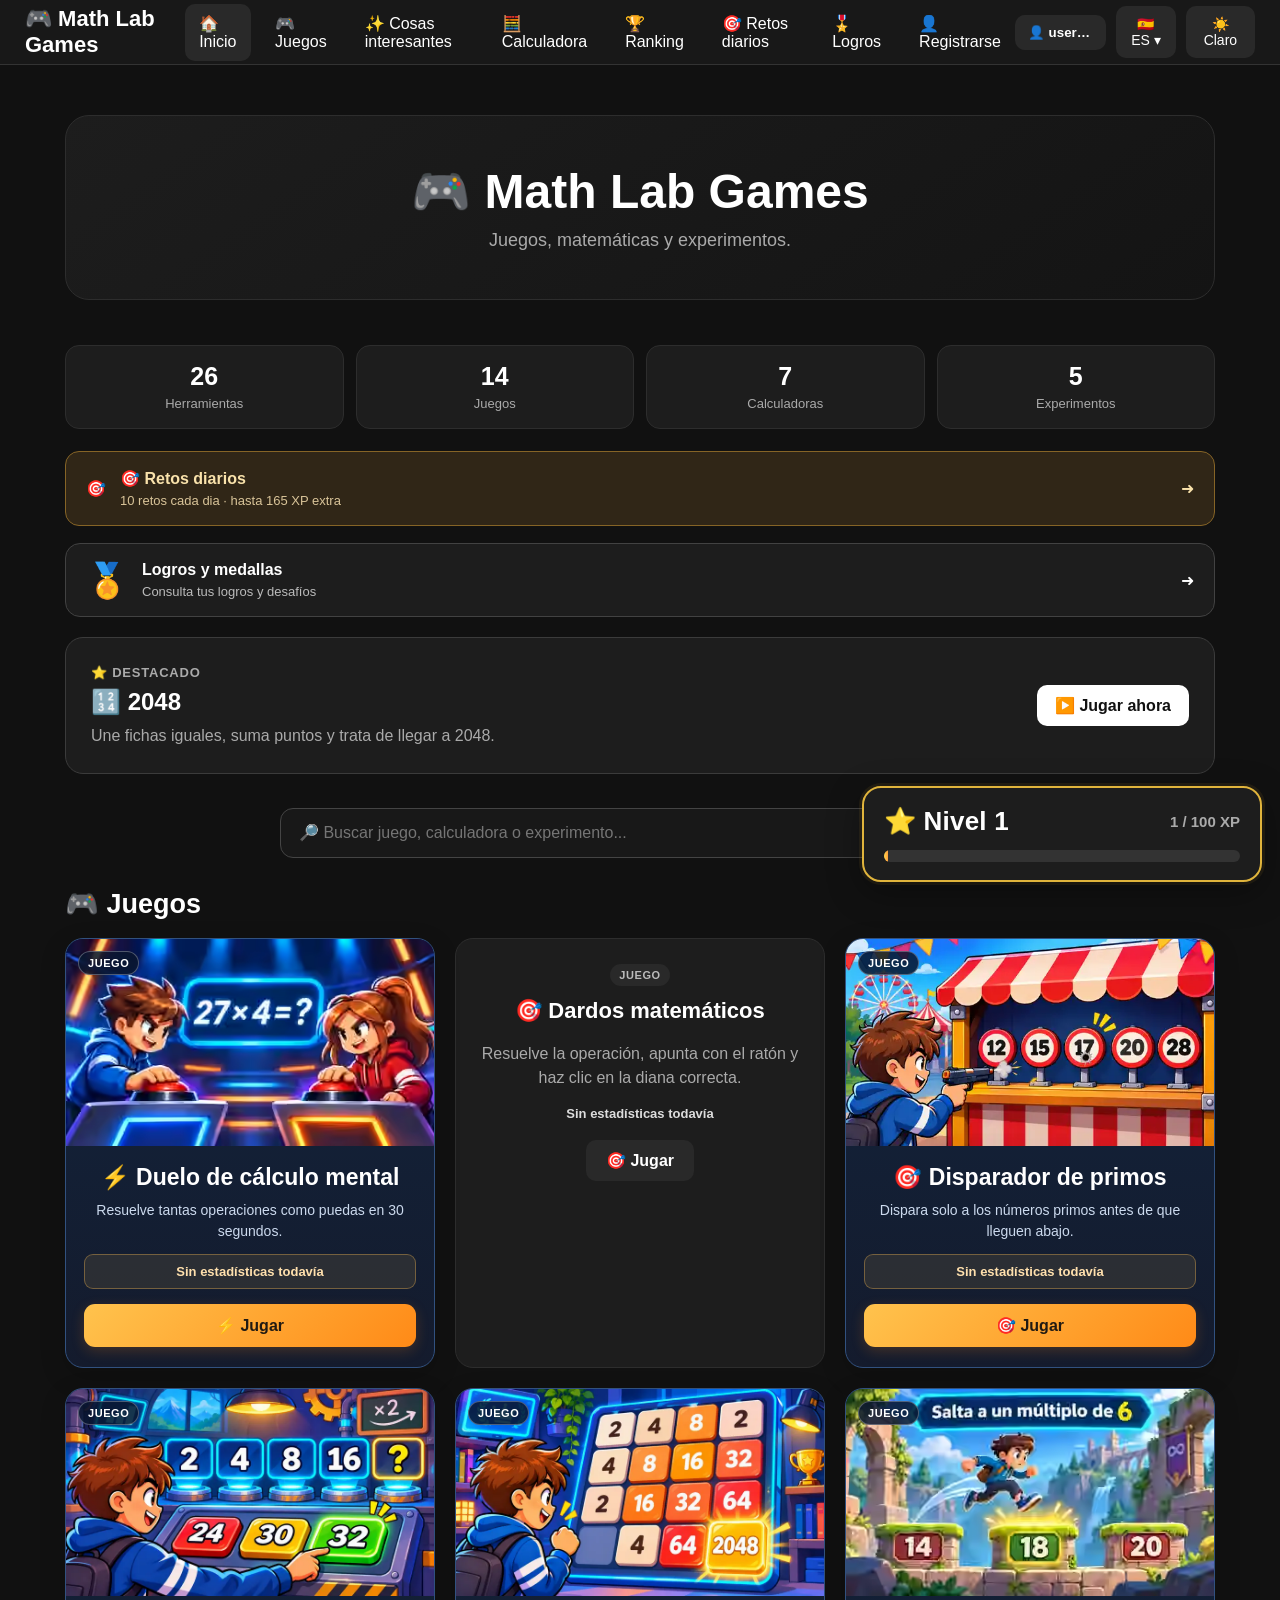
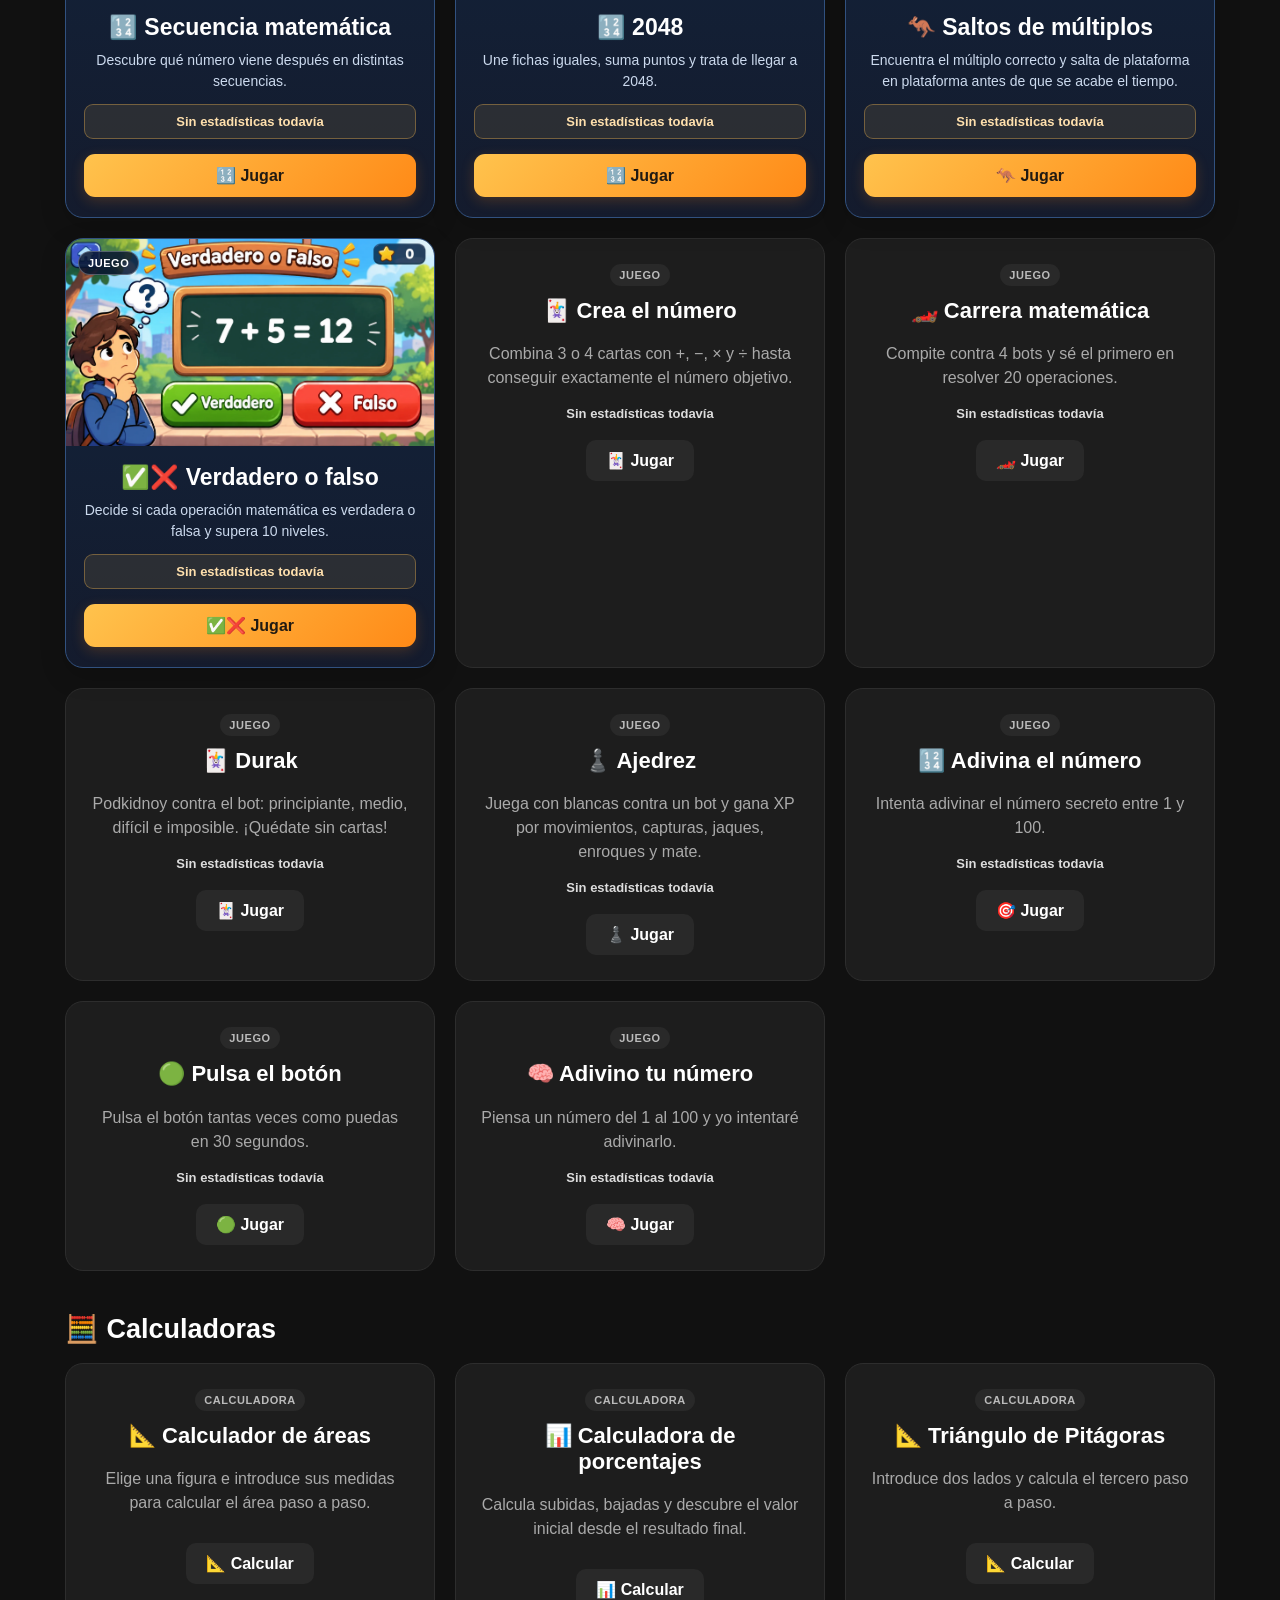
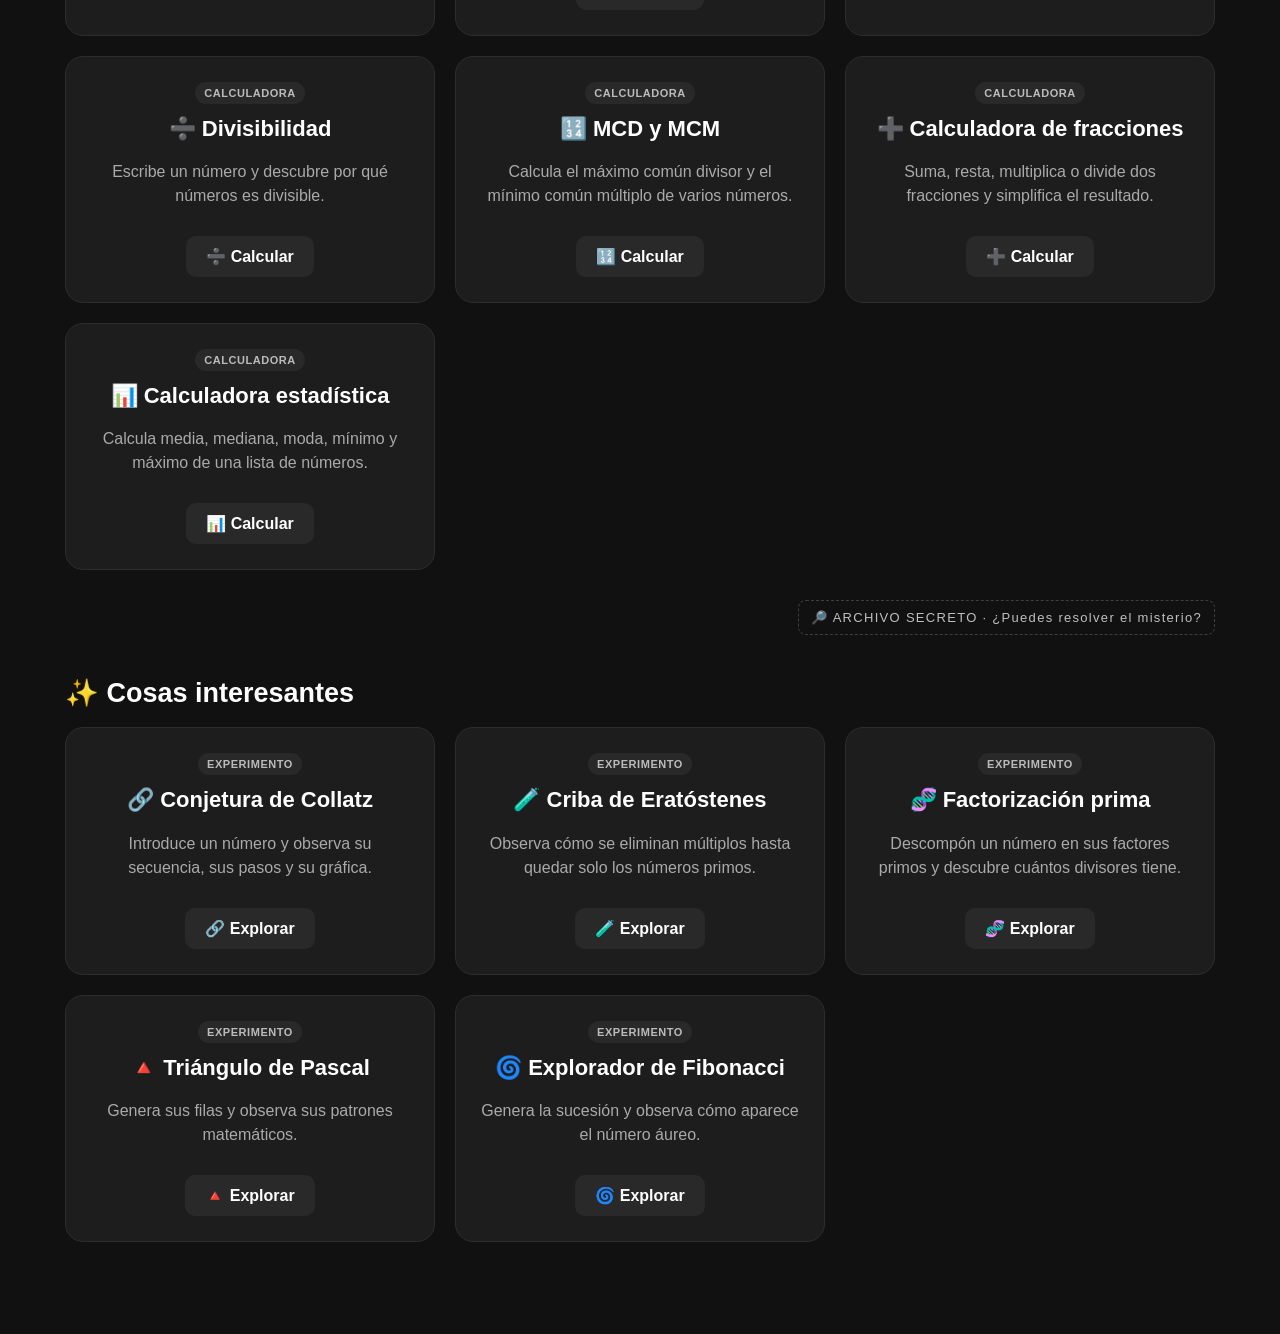
==== commit 8ab3790f: "Add illustrated Verdadero o falso game cover" ====
--- a/index.html
+++ b/index.html
@@ -1565,7 +1565,10 @@
                     <a href="juegos/saltos-multiplos/index.html" id="botonSaltosMultiplos">🦘 Jugar</a>
                 </div>
 
-                <div class="tarjeta" data-categoria="juegos">
+                <div class="tarjeta tarjeta-ilustrada" data-categoria="juegos">
+                    <div class="juego-portada">
+                        <img src="assets/verdadero-falso.webp" width="800" height="450" loading="lazy" decoding="async" alt="Juego Verdadero o falso: un estudiante piensa si la operación 7 + 5 = 12 es correcta y elige entre los botones Verdadero y Falso.">
+                    </div>
                     <h2 id="tituloVerdaderoFalso">✅❌ Verdadero o falso</h2>
                     <p id="descripcionVerdaderoFalso">Decide si cada operación matemática es verdadera o falsa y supera 10 niveles.</p>
                     <a href="juegos/verdadero-falso/index.html" id="botonVerdaderoFalso">✅❌ Jugar</a>
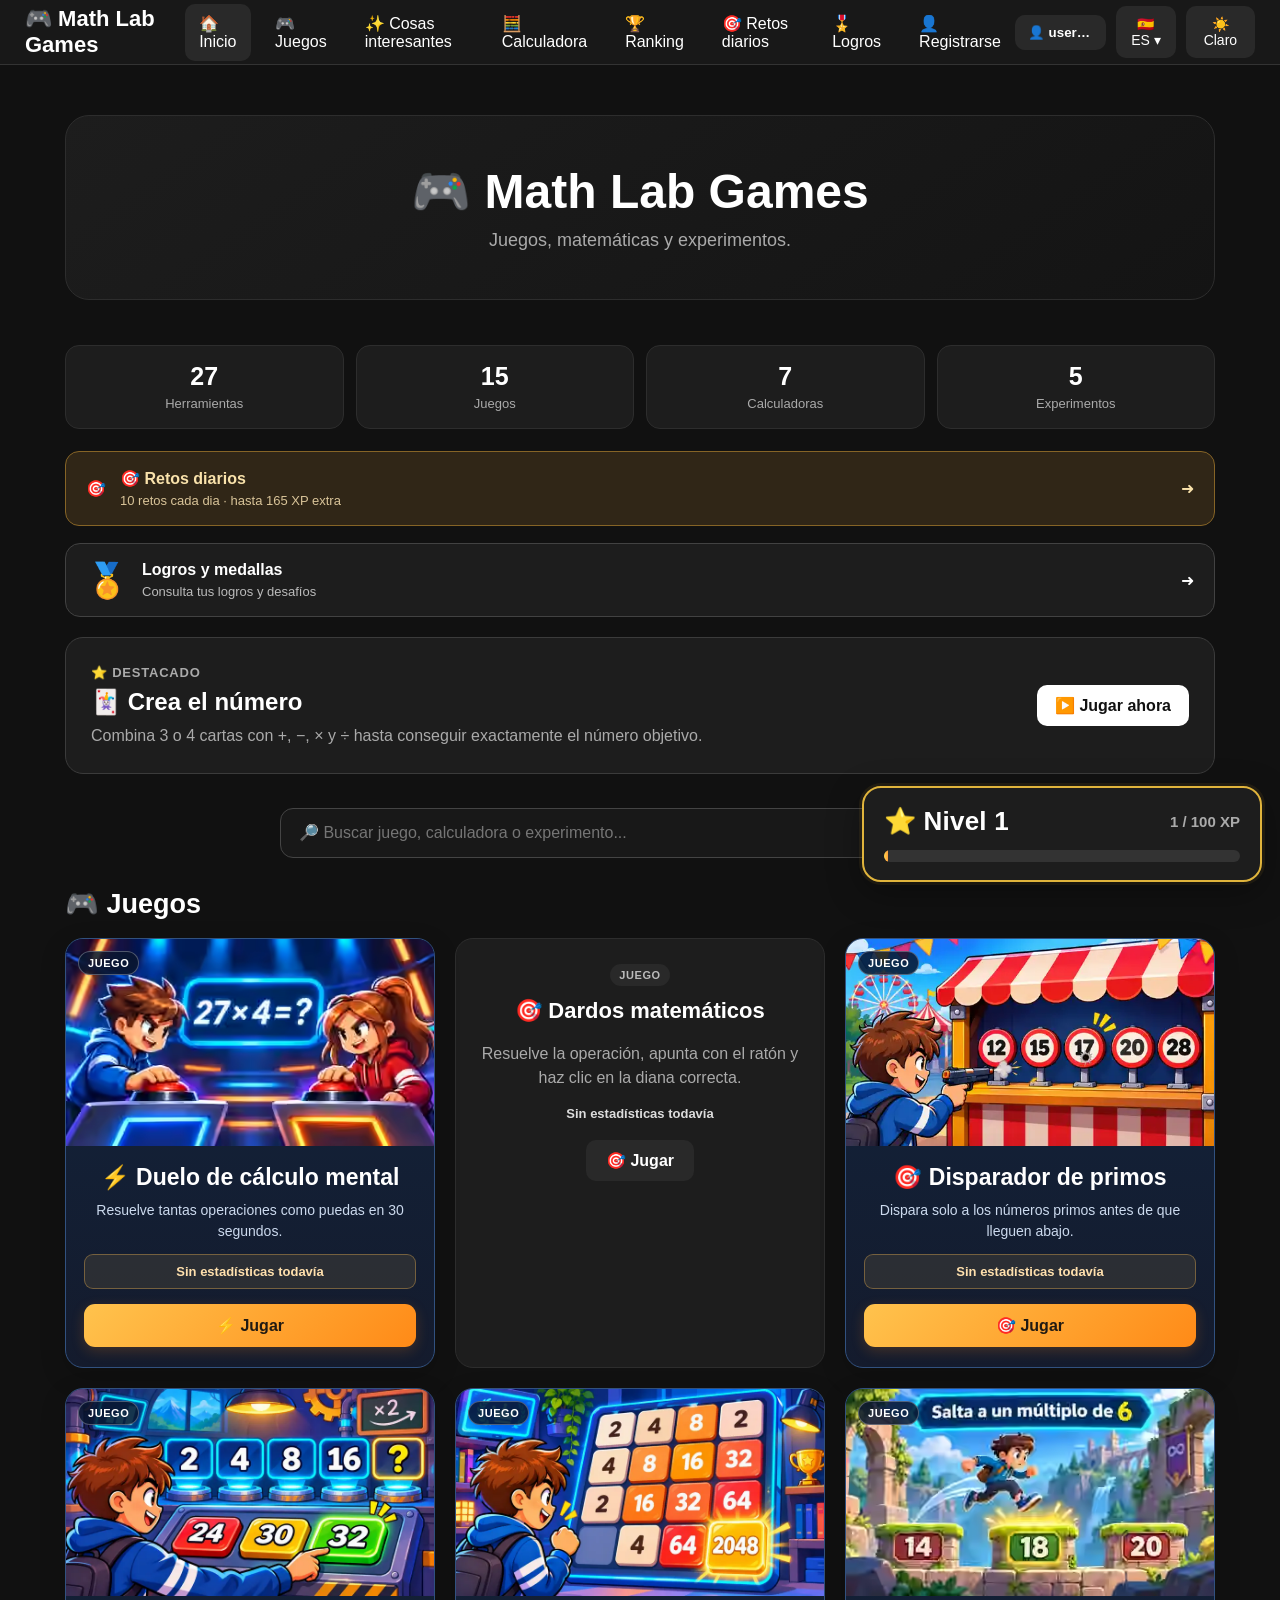
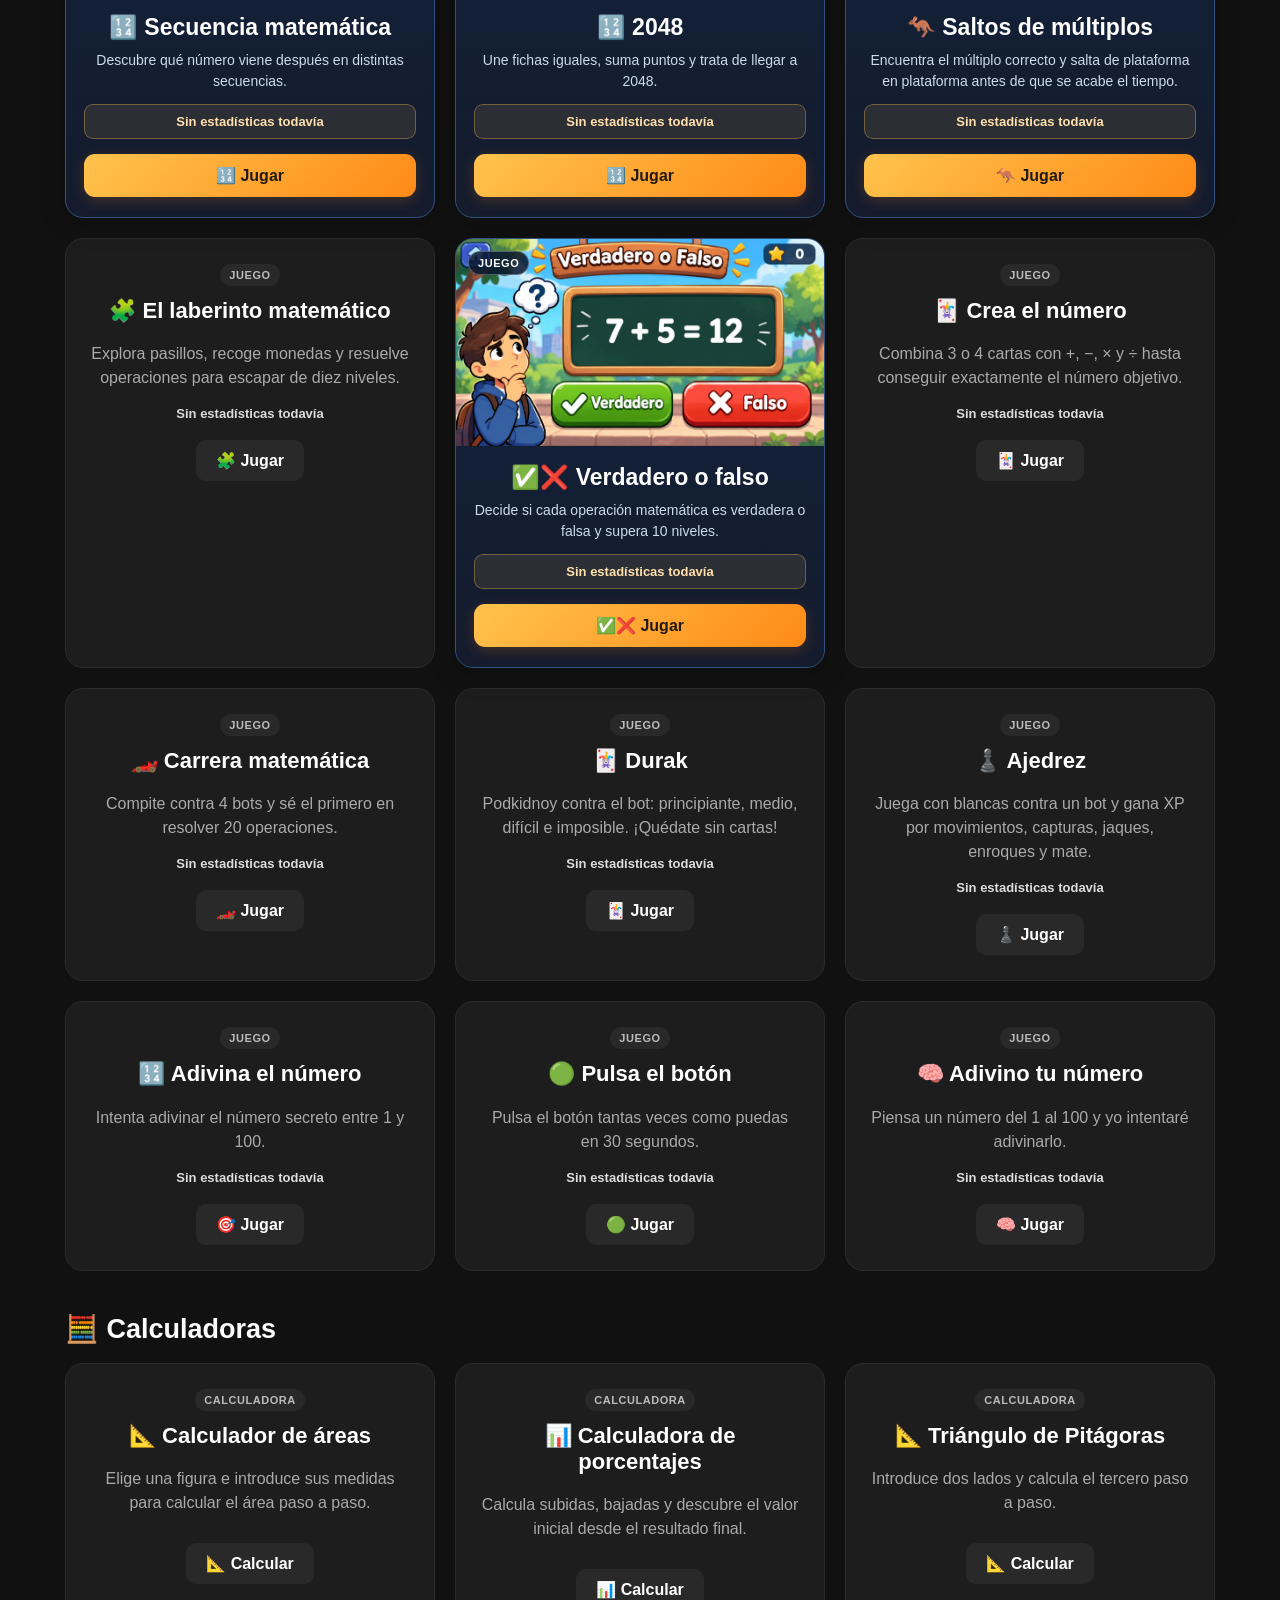
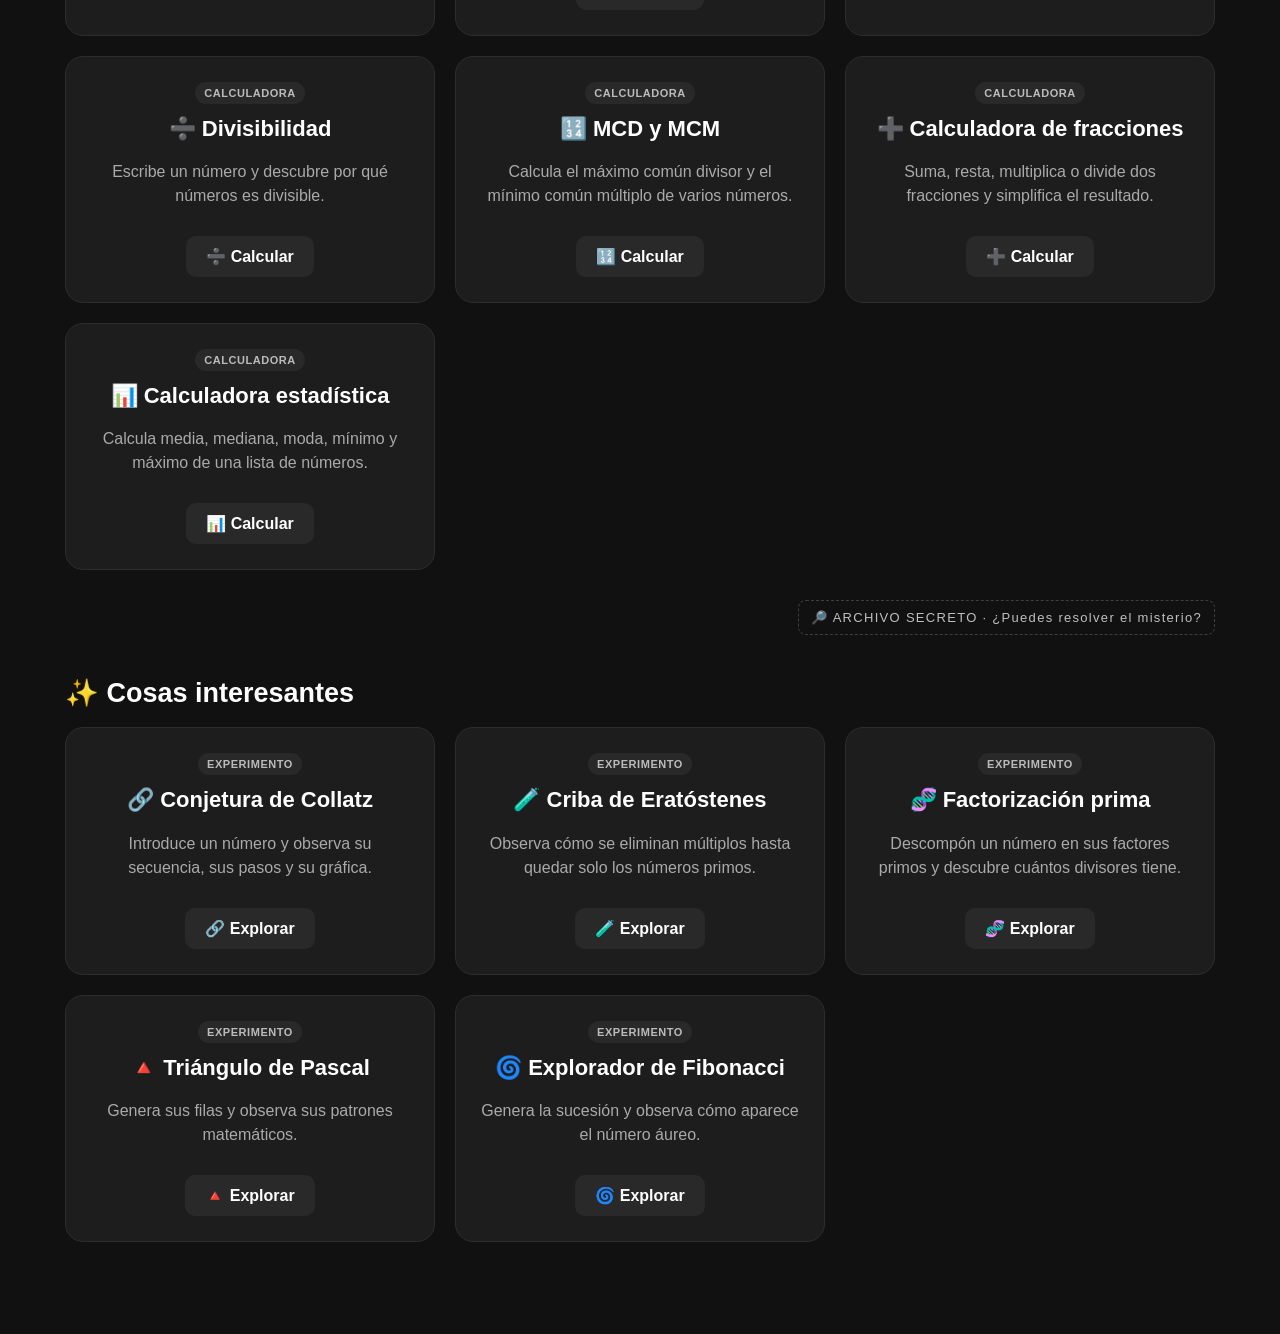
==== commit 3241731e: "Add Math Maze to games catalogue" ====
--- a/index.html
+++ b/index.html
@@ -1563,6 +1563,12 @@
                     <h2 id="tituloSaltosMultiplos">🦘 Saltos de múltiplos</h2>
                     <p id="descripcionSaltosMultiplos">Encuentra el múltiplo correcto y salta de plataforma en plataforma antes de que se acabe el tiempo.</p>
                     <a href="juegos/saltos-multiplos/index.html" id="botonSaltosMultiplos">🦘 Jugar</a>
+                </div>
+
+                <div class="tarjeta" data-categoria="juegos">
+                    <h2 id="tituloLaberinto">🧩 El laberinto matemático</h2>
+                    <p id="descripcionLaberinto">Explora pasillos, recoge monedas y resuelve operaciones para escapar de diez niveles.</p>
+                    <a href="juegos/laberinto-matematico/index.html" id="botonLaberinto">🧩 Jugar</a>
                 </div>
 
                 <div class="tarjeta tarjeta-ilustrada" data-categoria="juegos">
